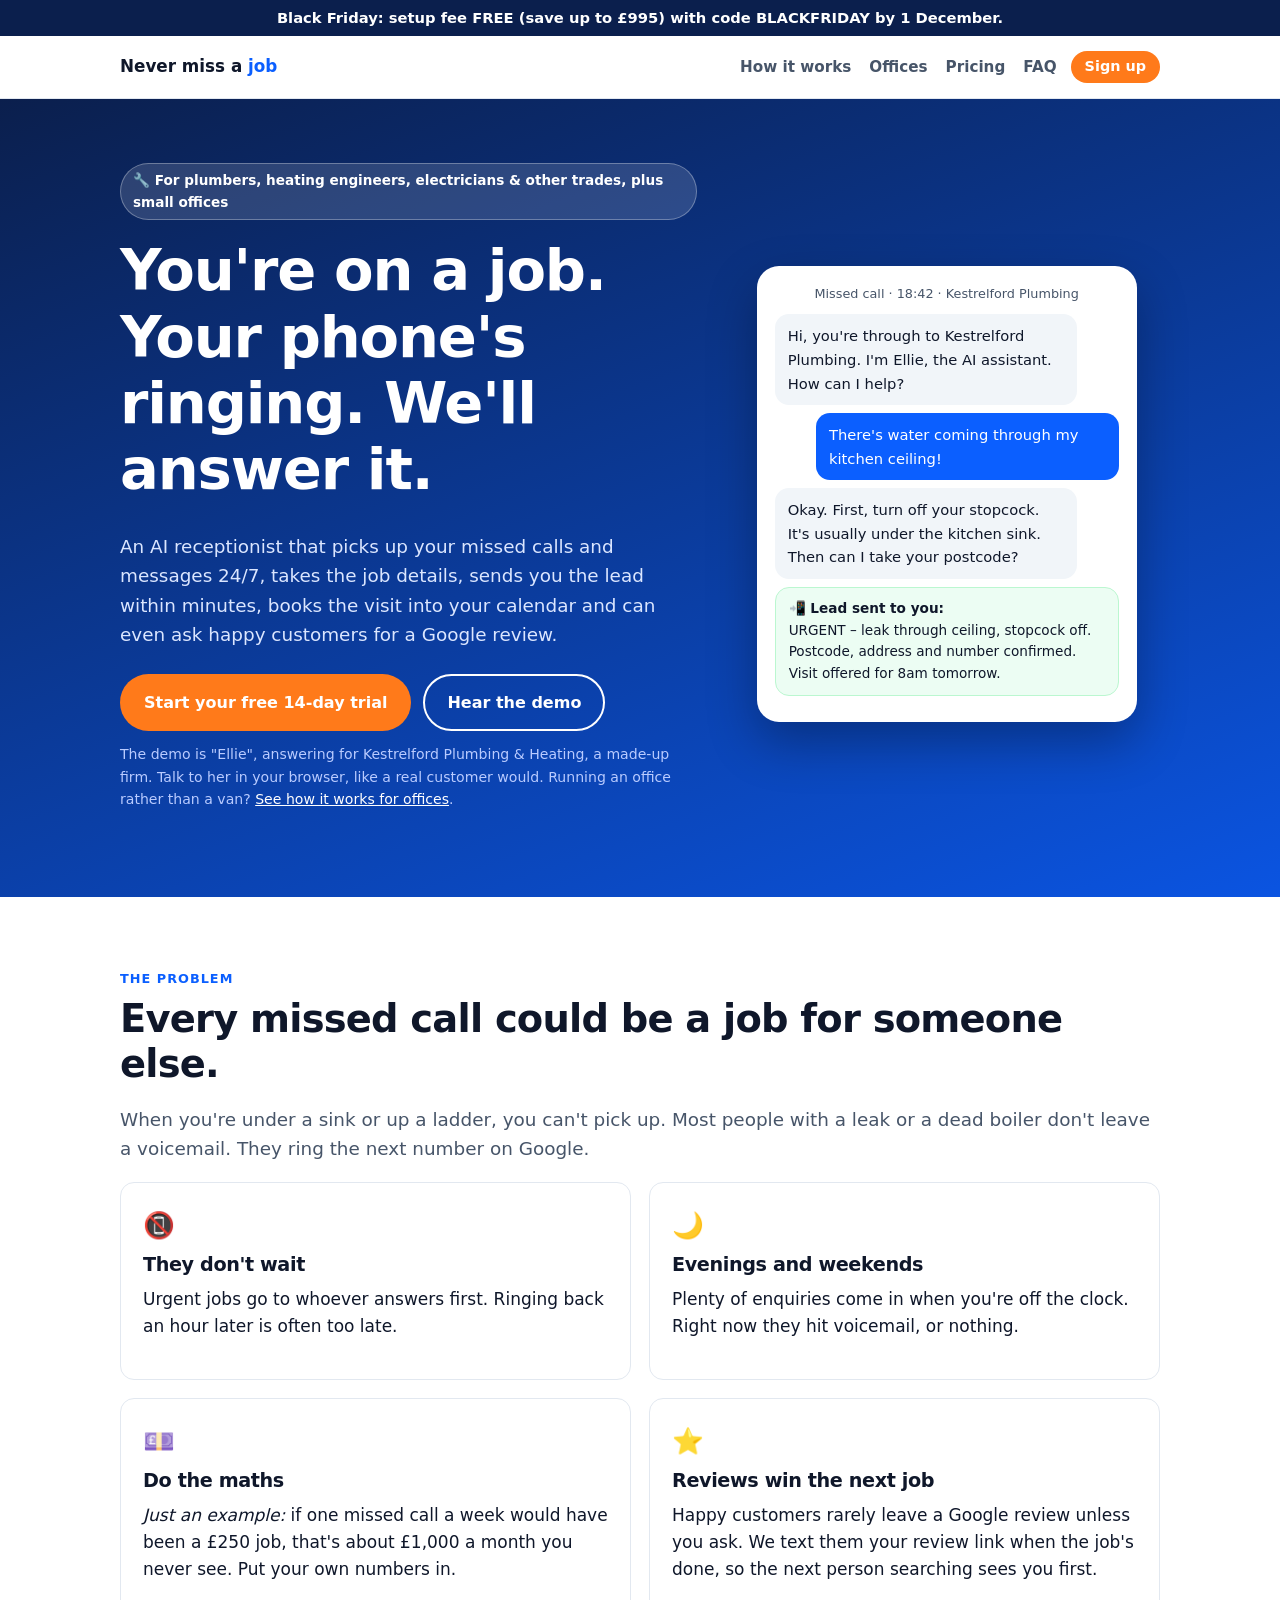
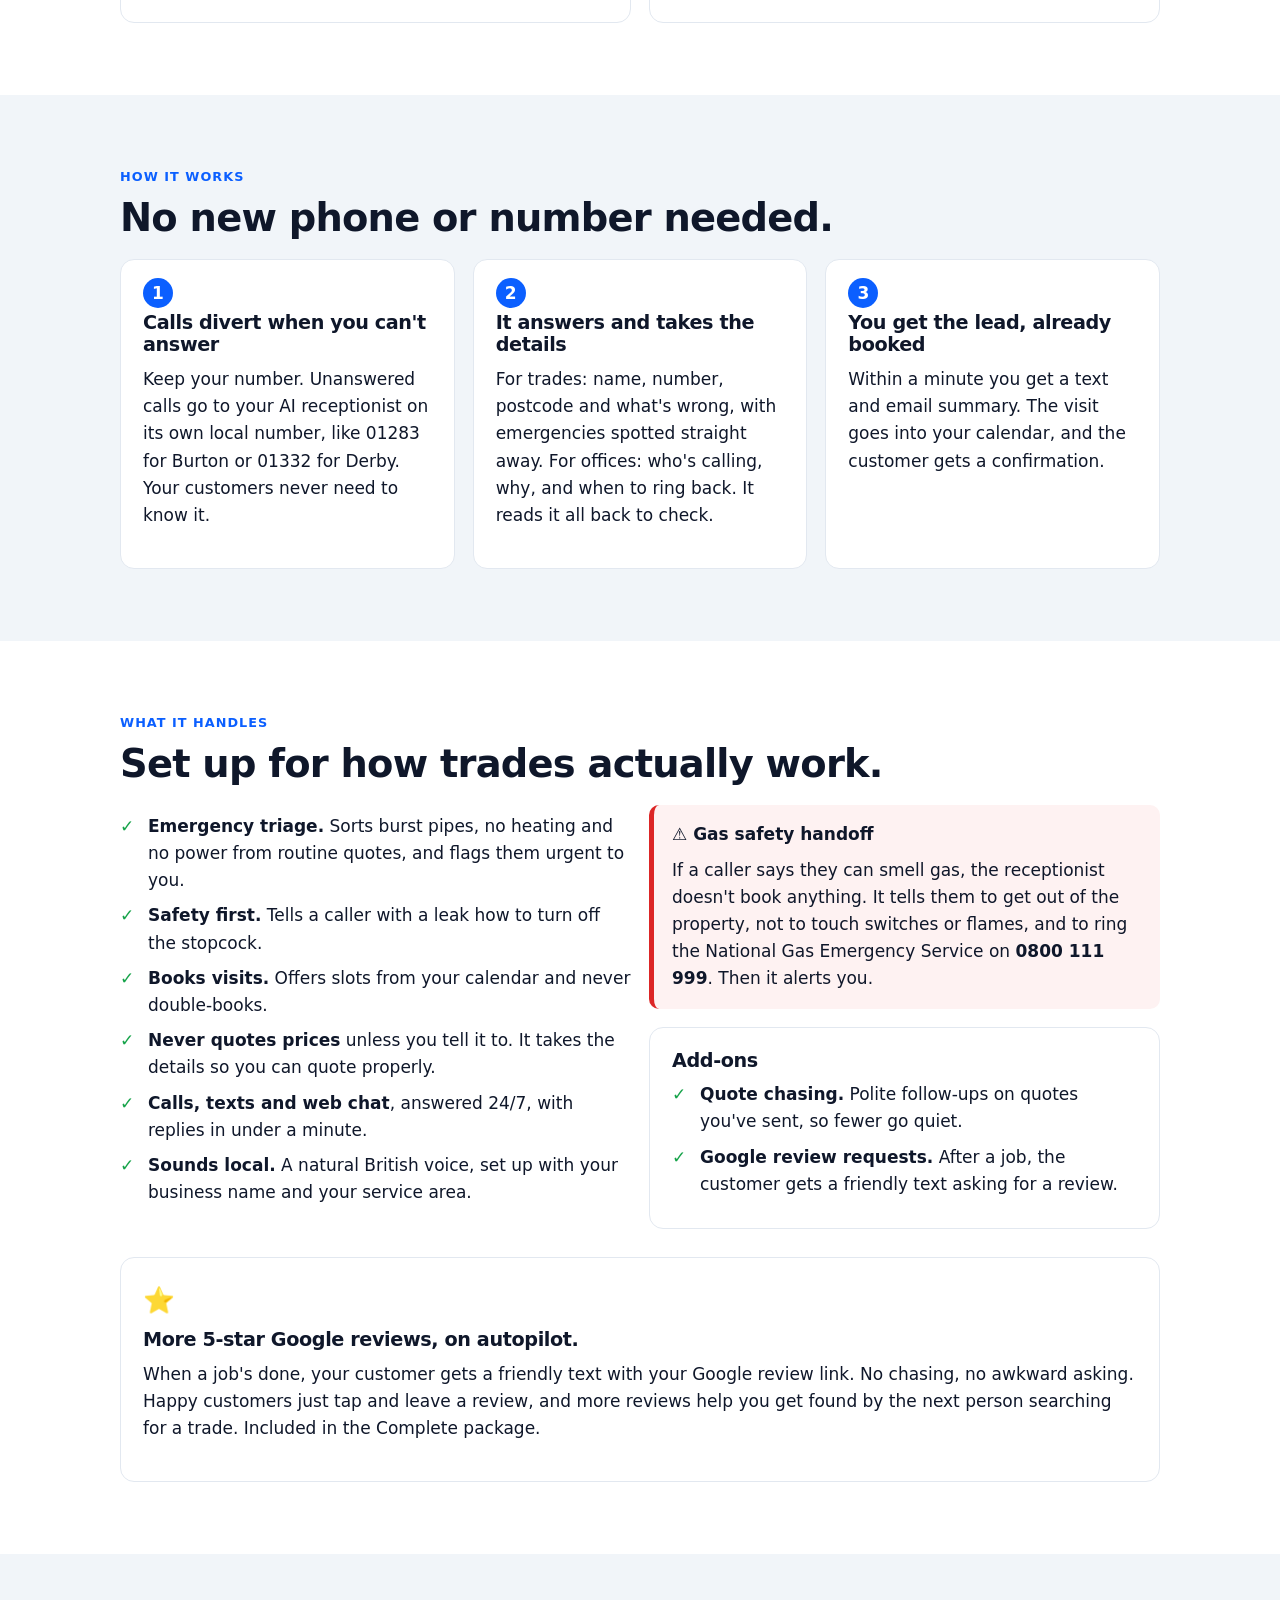
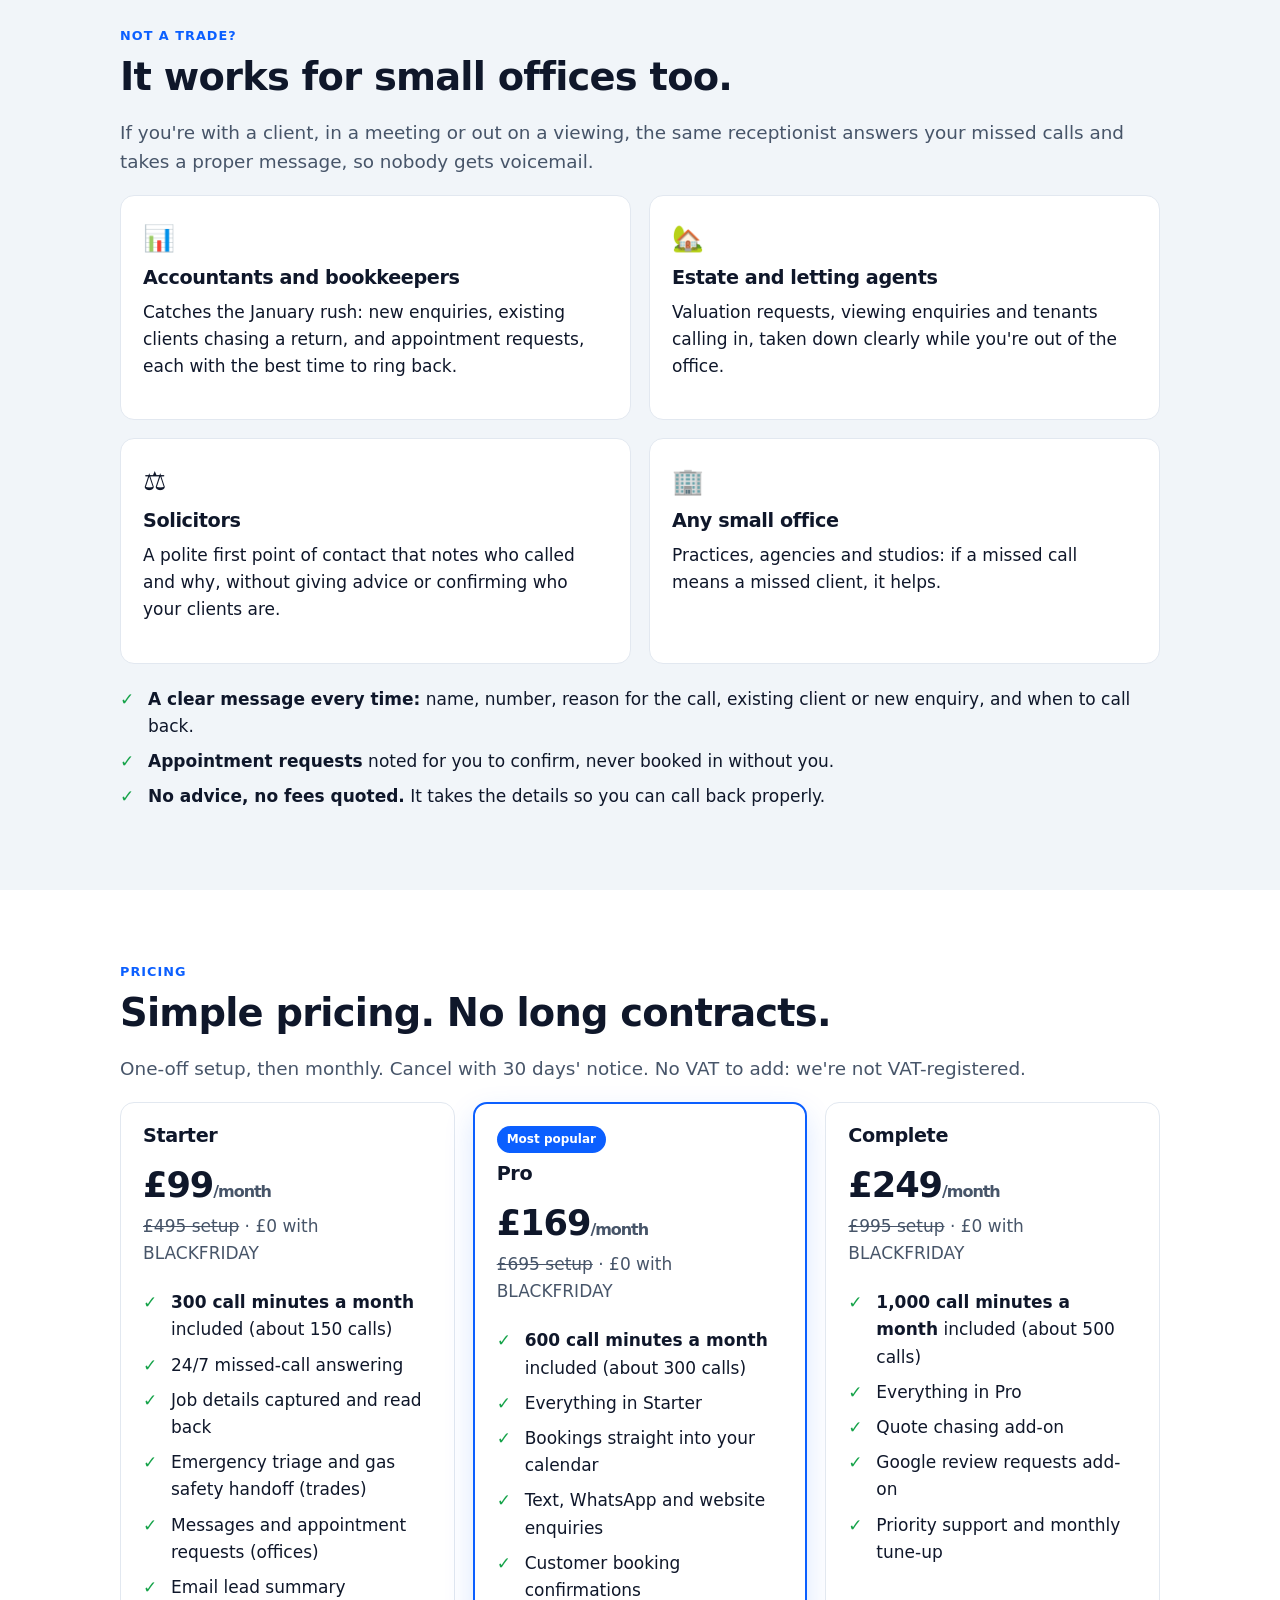
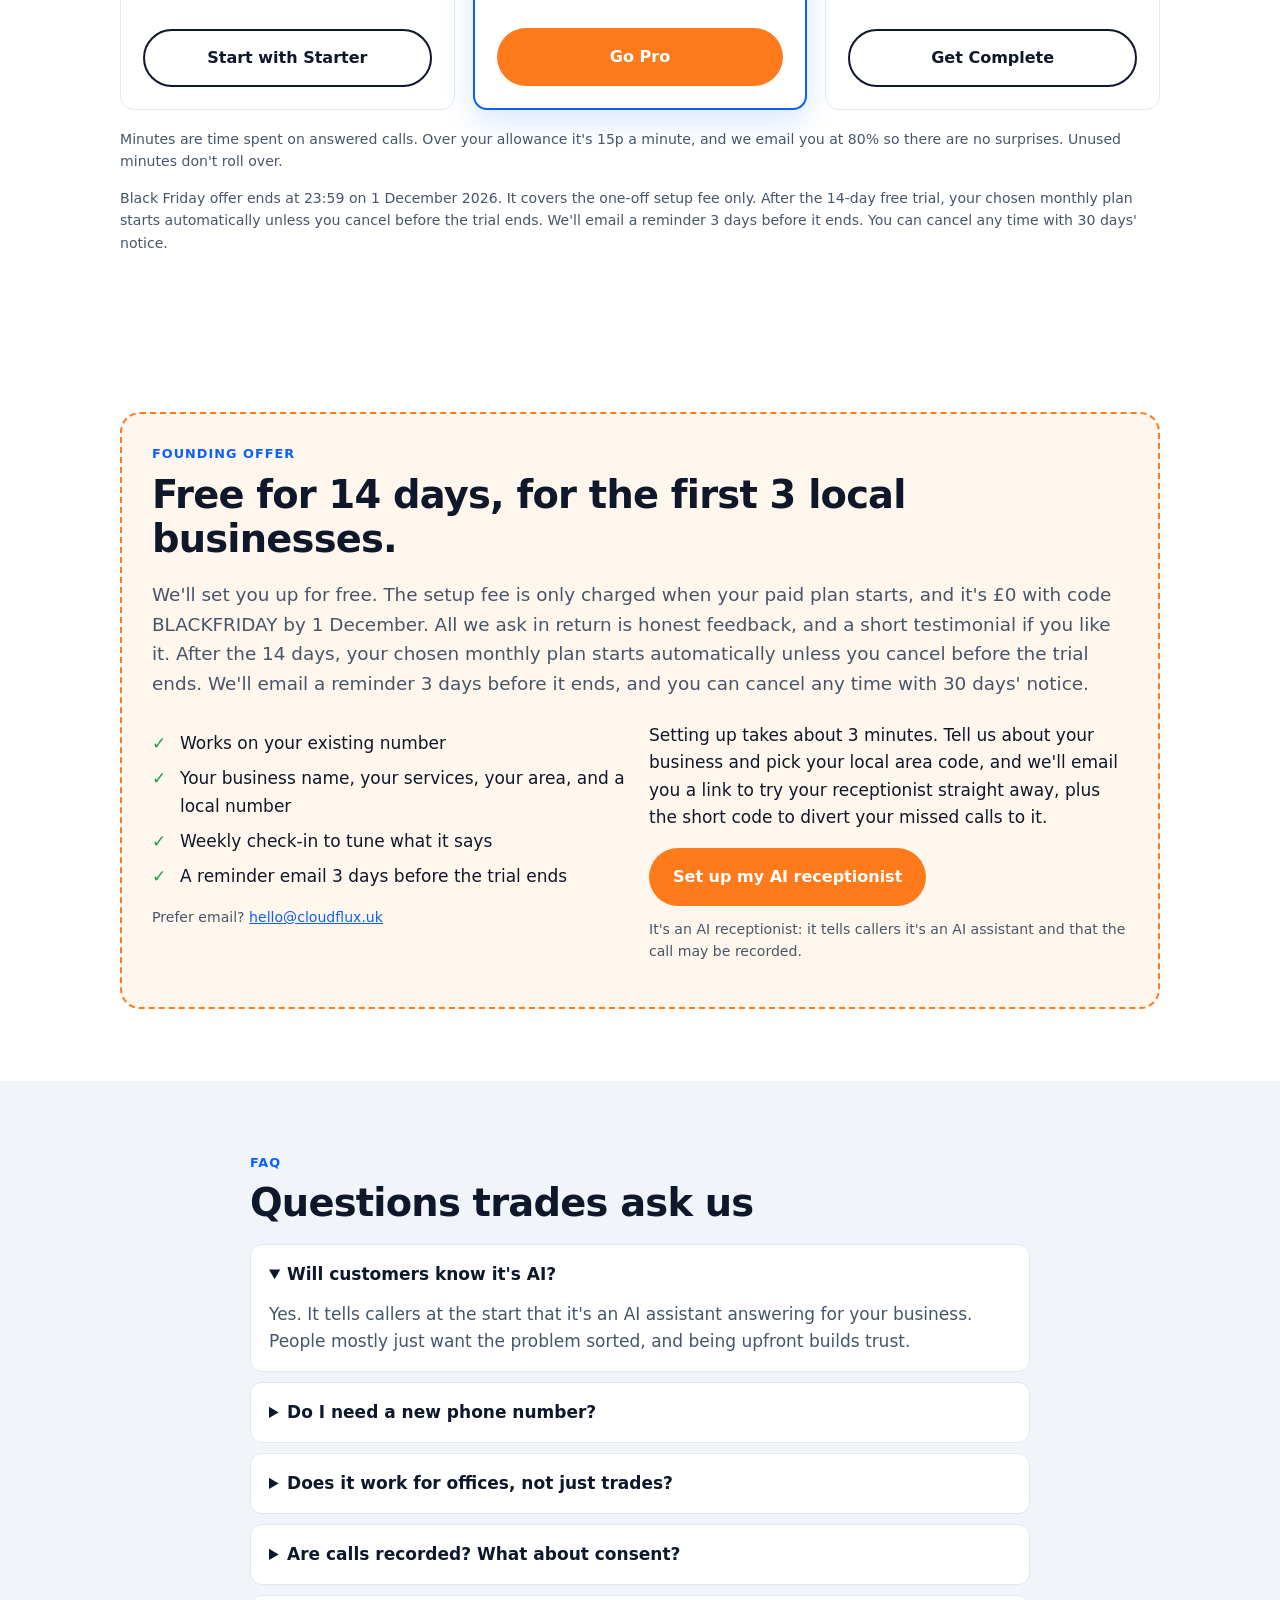
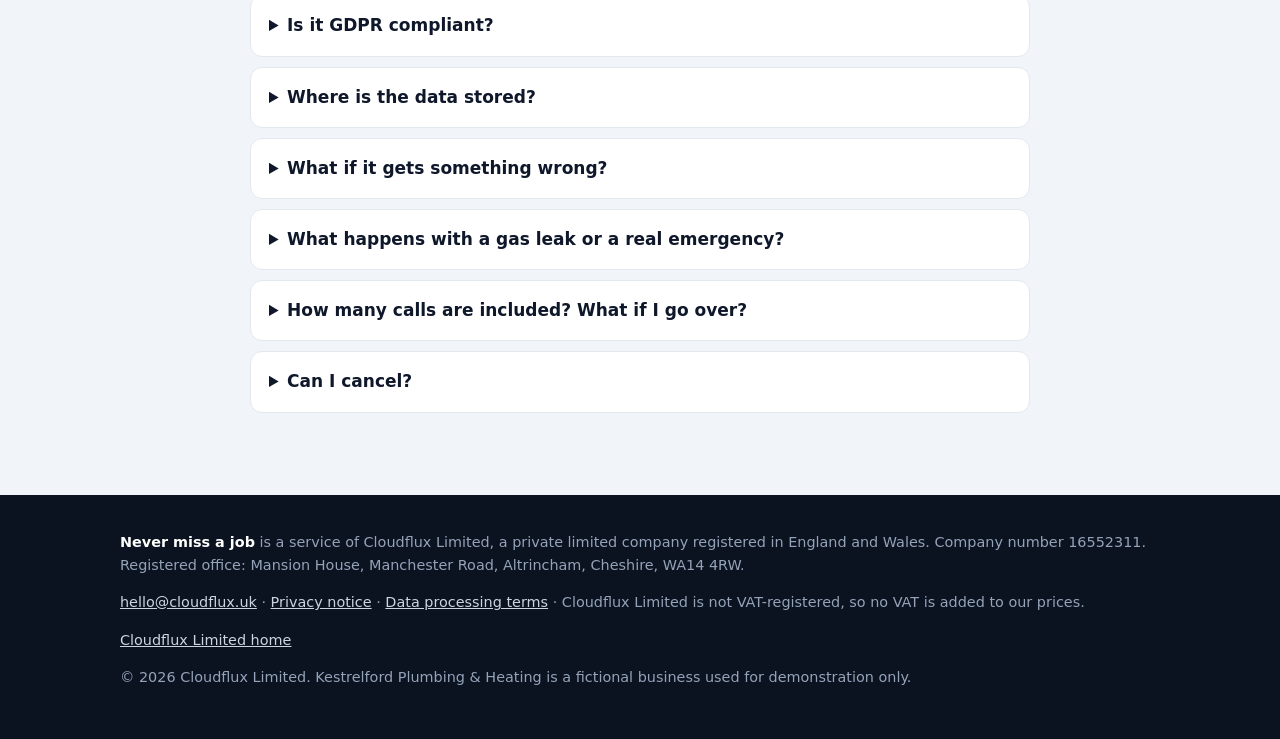
==== never-miss-a-job/index.html @ e0bae2f2 "Correct when the setup fee and card are taken. Drop "no card needed", charge the setup fee when the " ====
<!doctype html>
<html lang="en-GB">
<head>
<meta charset="utf-8">
<meta name="viewport" content="width=device-width,initial-scale=1">
<title>Never miss a job – AI receptionist for UK trades and small offices | Cloudflux</title>
<meta name="description" content="An AI receptionist that answers your missed calls 24/7, takes the details and sends you a summary in minutes. Built for UK plumbers, heating engineers, electricians and other trades, and for small offices like accountants, estate agents and solicitors.">
<link rel="stylesheet" href="/styles.css">
</head>
<body>
<!-- Black Friday banner: delete this element after 1 Dec 2026 -->
<a class="bf-banner" href="/never-miss-a-job/signup/?promo=BLACKFRIDAY">Black Friday: setup fee FREE (save up to £995) with code BLACKFRIDAY by 1 December.</a>
<header class="top"><div class="wrap">
  <a class="logo" href="/never-miss-a-job/">Never miss a <span>job</span></a>
  <nav><a class="hide-sm" href="#how">How it works</a><a class="hide-sm" href="#offices">Offices</a><a class="hide-sm" href="#pricing">Pricing</a><a class="hide-sm" href="#faq">FAQ</a><a class="nav-cta" href="/never-miss-a-job/signup/">Sign up</a></nav>
</div></header>

<main>
<section class="hero"><div class="wrap hero-grid">
  <div>
    <span class="badge">🔧 For plumbers, heating engineers, electricians &amp; other trades, plus small offices</span>
    <h1>You're on a job. Your phone's ringing. We'll answer it.</h1>
    <p class="lead">An AI receptionist that picks up your missed calls and messages 24/7, takes the job details, sends you the lead within minutes, books the visit into your calendar and can even ask happy customers for a Google review.</p>
    <div class="cta-row">
      <a class="btn btn-primary" href="/never-miss-a-job/signup/">Start your free 14-day trial</a>
      <a class="btn btn-ghost" href="https://elevenlabs.io/app/talk-to?agent_id=agent_6501m6dwqyj9fc49m3cefkv4vbfg" target="_blank" rel="noopener">Hear the demo</a>
    </div>
    <p class="small">The demo is "Ellie", answering for Kestrelford Plumbing &amp; Heating, a made-up firm. Talk to her in your browser, like a real customer would. Running an office rather than a van? <a href="#offices" style="color:#fff">See how it works for offices</a>.</p>
  </div>
  <div class="phone" aria-label="Example conversation">
    <div class="hd">Missed call · 18:42 · Kestrelford Plumbing</div>
    <div class="msg ai">Hi, you're through to Kestrelford Plumbing. I'm Ellie, the AI assistant. How can I help?</div>
    <div class="msg me">There's water coming through my kitchen ceiling!</div>
    <div class="msg ai">Okay. First, turn off your stopcock. It's usually under the kitchen sink. Then can I take your postcode?</div>
    <div class="msg sum"><strong>📲 Lead sent to you:</strong><br>URGENT – leak through ceiling, stopcock off. Postcode, address and number confirmed. Visit offered for 8am tomorrow.</div>
  </div>
</div></section>

<section id="cost"><div class="wrap">
  <p class="kicker">The problem</p>
  <h2>Every missed call could be a job for someone else.</h2>
  <p class="lead">When you're under a sink or up a ladder, you can't pick up. Most people with a leak or a dead boiler don't leave a voicemail. They ring the next number on Google.</p>
  <div class="grid g2">
    <div class="card"><div class="ic">📵</div><h3>They don't wait</h3><p>Urgent jobs go to whoever answers first. Ringing back an hour later is often too late.</p></div>
    <div class="card"><div class="ic">🌙</div><h3>Evenings and weekends</h3><p>Plenty of enquiries come in when you're off the clock. Right now they hit voicemail, or nothing.</p></div>
    <div class="card"><div class="ic">💷</div><h3>Do the maths</h3><p><em>Just an example:</em> if one missed call a week would have been a £250 job, that's about £1,000 a month you never see. Put your own numbers in.</p></div>
    <div class="card"><div class="ic">⭐</div><h3>Reviews win the next job</h3><p>Happy customers rarely leave a Google review unless you ask. We text them your review link when the job's done, so the next person searching sees you first.</p></div>
  </div>
</div></section>

<section id="how" class="alt"><div class="wrap">
  <p class="kicker">How it works</p>
  <h2>No new phone or number needed.</h2>
  <div class="grid g3">
    <div class="card step"><span class="n">1</span><h3>Calls divert when you can't answer</h3><p>Keep your number. Unanswered calls go to your AI receptionist on its own local number, like 01283 for Burton or 01332 for Derby. Your customers never need to know it.</p></div>
    <div class="card step"><span class="n">2</span><h3>It answers and takes the details</h3><p>For trades: name, number, postcode and what's wrong, with emergencies spotted straight away. For offices: who's calling, why, and when to ring back. It reads it all back to check.</p></div>
    <div class="card step"><span class="n">3</span><h3>You get the lead, already booked</h3><p>Within a minute you get a text and email summary. The visit goes into your calendar, and the customer gets a confirmation.</p></div>
  </div>
</div></section>

<section id="handles"><div class="wrap">
  <p class="kicker">What it handles</p>
  <h2>Set up for how trades actually work.</h2>
  <div class="grid g2">
    <div>
      <ul class="ticks">
        <li><strong>Emergency triage.</strong> Sorts burst pipes, no heating and no power from routine quotes, and flags them urgent to you.</li>
        <li><strong>Safety first.</strong> Tells a caller with a leak how to turn off the stopcock.</li>
        <li><strong>Books visits.</strong> Offers slots from your calendar and never double-books.</li>
        <li><strong>Never quotes prices</strong> unless you tell it to. It takes the details so you can quote properly.</li>
        <li><strong>Calls, texts and web chat</strong>, answered 24/7, with replies in under a minute.</li>
        <li><strong>Sounds local.</strong> A natural British voice, set up with your business name and your service area.</li>
      </ul>
    </div>
    <div>
      <div class="alert"><strong>⚠️ Gas safety handoff</strong><p style="margin:.5em 0 0">If a caller says they can smell gas, the receptionist doesn't book anything. It tells them to get out of the property, not to touch switches or flames, and to ring the National Gas Emergency Service on <strong>0800 111 999</strong>. Then it alerts you.</p></div>
      <div class="card" style="margin-top:18px"><h3>Add-ons</h3>
        <ul class="ticks">
          <li><strong>Quote chasing.</strong> Polite follow-ups on quotes you've sent, so fewer go quiet.</li>
          <li><strong>Google review requests.</strong> After a job, the customer gets a friendly text asking for a review.</li>
        </ul>
      </div>
    </div>
  </div>
  <div class="card" id="reviews" style="margin-top:28px"><div class="ic">⭐</div><h3>More 5-star Google reviews, on autopilot.</h3><p>When a job's done, your customer gets a friendly text with your Google review link. No chasing, no awkward asking. Happy customers just tap and leave a review, and more reviews help you get found by the next person searching for a trade. Included in the Complete package.</p></div>
</div></section>

<section id="offices" class="alt"><div class="wrap">
  <p class="kicker">Not a trade?</p>
  <h2>It works for small offices too.</h2>
  <p class="lead">If you're with a client, in a meeting or out on a viewing, the same receptionist answers your missed calls and takes a proper message, so nobody gets voicemail.</p>
  <div class="grid g2">
    <div class="card"><div class="ic">📊</div><h3>Accountants and bookkeepers</h3><p>Catches the January rush: new enquiries, existing clients chasing a return, and appointment requests, each with the best time to ring back.</p></div>
    <div class="card"><div class="ic">🏡</div><h3>Estate and letting agents</h3><p>Valuation requests, viewing enquiries and tenants calling in, taken down clearly while you're out of the office.</p></div>
    <div class="card"><div class="ic">⚖️</div><h3>Solicitors</h3><p>A polite first point of contact that notes who called and why, without giving advice or confirming who your clients are.</p></div>
    <div class="card"><div class="ic">🏢</div><h3>Any small office</h3><p>Practices, agencies and studios: if a missed call means a missed client, it helps.</p></div>
  </div>
  <ul class="ticks" style="margin-top:22px">
    <li><strong>A clear message every time:</strong> name, number, reason for the call, existing client or new enquiry, and when to call back.</li>
    <li><strong>Appointment requests</strong> noted for you to confirm, never booked in without you.</li>
    <li><strong>No advice, no fees quoted.</strong> It takes the details so you can call back properly.</li>
  </ul>
</div></section>

<section id="pricing"><div class="wrap">
  <p class="kicker">Pricing</p>
  <h2>Simple pricing. No long contracts.</h2>
  <p class="lead">One-off setup, then monthly. Cancel with 30 days' notice. No VAT to add: we're not VAT-registered.</p>
  <div class="grid g3">
    <div class="card price"><h3>Starter</h3><div class="amt">£99<small>/month</small></div><div class="setup"><s>£495 setup</s> · £0 with BLACKFRIDAY</div>
      <ul class="ticks"><li><strong>300 call minutes a month</strong> included (about 150 calls)</li><li>24/7 missed-call answering</li><li>Job details captured and read back</li><li>Emergency triage and gas safety handoff (trades)</li><li>Messages and appointment requests (offices)</li><li>Email lead summary</li></ul>
      <a class="btn btn-ghost" href="/never-miss-a-job/signup/?plan=starter">Start with Starter</a></div>
    <div class="card price feat"><span class="tag">Most popular</span><h3>Pro</h3><div class="amt">£169<small>/month</small></div><div class="setup"><s>£695 setup</s> · £0 with BLACKFRIDAY</div>
      <ul class="ticks"><li><strong>600 call minutes a month</strong> included (about 300 calls)</li><li>Everything in Starter</li><li>Bookings straight into your calendar</li><li>Text, WhatsApp and website enquiries</li><li>Customer booking confirmations</li></ul>
      <a class="btn btn-primary" href="/never-miss-a-job/signup/?plan=pro">Go Pro</a></div>
    <div class="card price"><h3>Complete</h3><div class="amt">£249<small>/month</small></div><div class="setup"><s>£995 setup</s> · £0 with BLACKFRIDAY</div>
      <ul class="ticks"><li><strong>1,000 call minutes a month</strong> included (about 500 calls)</li><li>Everything in Pro</li><li>Quote chasing add-on</li><li>Google review requests add-on</li><li>Priority support and monthly tune-up</li></ul>
      <a class="btn btn-ghost" href="/never-miss-a-job/signup/?plan=complete">Get Complete</a></div>
  </div>
  <p class="small" style="margin-top:18px">Minutes are time spent on answered calls. Over your allowance it's 15p a minute, and we email you at 80% so there are no surprises. Unused minutes don't roll over.</p>
  <p class="small">Black Friday offer ends at 23:59 on 1 December 2026. It covers the one-off setup fee only. After the 14-day free trial, your chosen monthly plan starts automatically unless you cancel before the trial ends. We'll email a reminder 3 days before it ends. You can cancel any time with 30 days' notice.</p>
  </div></section>

<section id="trial"><div class="wrap">
  <div class="trial">
    <p class="kicker">Founding offer</p>
    <h2>Free for 14 days, for the first 3 local businesses.</h2>
    <p class="lead">We'll set you up for free. The setup fee is only charged when your paid plan starts, and it's £0 with code BLACKFRIDAY by 1 December. All we ask in return is honest feedback, and a short testimonial if you like it. After the 14 days, your chosen monthly plan starts automatically unless you cancel before the trial ends. We'll email a reminder 3 days before it ends, and you can cancel any time with 30 days' notice.</p>
    <div class="grid g2" style="margin-top:24px">
      <div>
        <ul class="ticks"><li>Works on your existing number</li><li>Your business name, your services, your area, and a local number</li><li>Weekly check-in to tune what it says</li><li>A reminder email 3 days before the trial ends</li></ul>
        <p class="small" style="margin-top:16px">Prefer email? <a href="mailto:hello@cloudflux.uk">hello@cloudflux.uk</a></p>
      </div>
      <div>
        <p>Setting up takes about 3 minutes. Tell us about your business and pick your local area code, and we'll email you a link to try your receptionist straight away, plus the short code to divert your missed calls to it.</p>
        <a class="btn btn-primary" href="/never-miss-a-job/signup/">Set up my AI receptionist</a>
        <p class="small" style="margin-top:12px">It's an AI receptionist: it tells callers it's an AI assistant and that the call may be recorded.</p>
      </div>
    </div>
  </div>
</div></section>

<section id="faq" class="alt"><div class="wrap" style="max-width:820px">
  <p class="kicker">FAQ</p>
  <h2>Questions trades ask us</h2>
  <details open><summary>Will customers know it's AI?</summary><p>Yes. It tells callers at the start that it's an AI assistant answering for your business. People mostly just want the problem sorted, and being upfront builds trust.</p></details>
  <details><summary>Do I need a new phone number?</summary><p>No. You keep your number and set your phone to divert unanswered or busy calls with a short code we email you. Behind the scenes your receptionist gets its own local number, with your area code where one is free (for example 01283 for Burton upon Trent).</p></details>
  <details><summary>Does it work for offices, not just trades?</summary><p>Yes. For accountants, bookkeepers, estate and letting agents, solicitors and other small offices, it takes a clear message: who called, their number, why they rang, whether they're an existing client, the best time to call back and any appointment request. It never gives professional advice or quotes fees.</p></details>
  <details><summary>Are calls recorded? What about consent?</summary><p>Calls can be recorded and transcribed so you get an accurate summary. The receptionist tells callers at the start that the call may be recorded. You can turn recording off if you'd rather not.</p></details>
  <details><summary>Is it GDPR compliant?</summary><p>We built it with UK GDPR in mind. For your callers' data, you're the controller and Cloudflux acts as your processor. We provide a Data Processing Agreement (DPA), store data in the UK or EU where possible, keep only what's needed, and delete it on a set schedule. See our <a href="/privacy.html">privacy notice</a>.</p></details>
  <details><summary>Where is the data stored?</summary><p>In the UK or EU where possible. Some suppliers, like the voice and telephony providers, may process data elsewhere under UK-approved safeguards such as the International Data Transfer Agreement. These are listed in the DPA.</p></details>
  <details><summary>What if it gets something wrong?</summary><p>You get a summary of every conversation, so nothing slips through. During the trial we review calls with you every week and adjust what it says.</p></details>
  <details><summary>What happens with a gas leak or a real emergency?</summary><p>For a gas smell it never books a visit. It gives the standard safety advice and directs the caller to the National Gas Emergency Service on 0800 111 999. For other urgent jobs it gives simple safety steps and flags the lead to you straight away.</p></details>
  <details><summary>How many calls are included? What if I go over?</summary><p>Each plan includes a fair-use allowance of answered call time: Starter 300 minutes a month, Pro 600 and Complete 1,000. A typical call lasts about 2 minutes, so that's roughly 150, 300 or 500 calls. We email you when you reach 80% of your minutes. Anything over the allowance is 15p a minute, or you can move up a plan. Unused minutes don't roll over.</p></details>
  <details><summary>Can I cancel?</summary><p>Yes. After the 14-day free trial, your chosen monthly plan starts automatically unless you cancel before the trial ends. We'll email a reminder 3 days before it ends. You can cancel any time with 30 days' notice, and there's no long contract.</p></details>
</div></section>
</main>

<footer><div class="wrap">
  <p><strong style="color:#fff">Never miss a job</strong> is a service of Cloudflux Limited, a private limited company registered in England and Wales. Company number 16552311. Registered office: Mansion House, Manchester Road, Altrincham, Cheshire, WA14 4RW.</p>
  <p><a href="mailto:hello@cloudflux.uk">hello@cloudflux.uk</a> · <a href="/privacy.html">Privacy notice</a> · <a href="/dpa.html">Data processing terms</a> · Cloudflux Limited is not VAT-registered, so no VAT is added to our prices.</p>
  <p><a href="/">Cloudflux Limited home</a></p>
  <p>© 2026 Cloudflux Limited. Kestrelford Plumbing &amp; Heating is a fictional business used for demonstration only.</p>
</div></footer>

</body>
</html>
---- styles.css ----
:root{--ink:#0f172a;--muted:#475569;--bg:#ffffff;--soft:#f1f5f9;--brand:#0b5fff;--brand-d:#0846c2;--accent:#ff7a1a;--ok:#16a34a;--line:#e2e8f0;--r:14px}
*{box-sizing:border-box}html{scroll-behavior:smooth}
body{margin:0;font-family:system-ui,-apple-system,"Segoe UI",Roboto,Helvetica,Arial,sans-serif;color:var(--ink);background:var(--bg);line-height:1.6;font-size:17px;-webkit-font-smoothing:antialiased}
img{max-width:100%}a{color:var(--brand)}
.wrap{max-width:1080px;margin:0 auto;padding:0 20px}
h1,h2,h3{line-height:1.15;margin:0 0 .5em;letter-spacing:-.02em}
h1{font-size:clamp(2.1rem,6vw,3.6rem)}h2{font-size:clamp(1.6rem,4vw,2.4rem)}h3{font-size:1.2rem}
p{margin:0 0 1em}.lead{font-size:1.15rem;color:var(--muted)}
.btn{display:inline-block;padding:14px 22px;border-radius:999px;font-weight:700;text-decoration:none;border:2px solid transparent;transition:.15s;cursor:pointer;font-size:1rem}
.btn-primary{background:var(--accent);color:#fff}.btn-primary:hover{background:#e8650a}
.btn-ghost{border-color:currentColor;color:var(--ink)}.btn-ghost:hover{background:var(--soft)}
header.top{position:sticky;top:0;z-index:10;background:rgba(255,255,255,.92);backdrop-filter:blur(8px);border-bottom:1px solid var(--line)}
header.top .wrap{display:flex;align-items:center;justify-content:space-between;height:62px}
.logo{font-weight:800;text-decoration:none;color:var(--ink);font-size:1.05rem}.logo span{color:var(--brand)}
nav a{margin-left:18px;text-decoration:none;color:var(--muted);font-weight:600;font-size:.95rem}
nav a.nav-cta{display:inline-block;margin-left:14px;padding:7px 14px;border-radius:999px;background:var(--accent);color:#fff;font-size:.9rem;line-height:1.2;vertical-align:middle}
nav a.nav-cta:hover{background:#e8650a;color:#fff}
nav .hide-sm{display:none}@media(min-width:760px){nav .hide-sm{display:inline}}
/* Black Friday banner: delete .bf-banner with the banner element after 1 Dec 2026 */
.bf-banner{display:block;background:#0b1f4d;color:#fff;text-align:center;text-decoration:none;font-weight:700;font-size:.92rem;line-height:1.35;padding:8px 16px}
.bf-banner:hover{background:#12306e}
.hero{background:linear-gradient(160deg,#0b1f4d 0%,#0b5fff 120%);color:#fff;padding:64px 0 72px}
.hero .lead{color:#dbe6ff}.hero .btn-ghost{color:#fff}.hero .btn-ghost:hover{background:rgba(255,255,255,.1)}
.badge{display:inline-block;background:rgba(255,255,255,.14);border:1px solid rgba(255,255,255,.3);padding:6px 12px;border-radius:999px;font-size:.85rem;font-weight:600;margin-bottom:18px}
.cta-row{display:flex;flex-wrap:wrap;gap:12px;margin:24px 0 12px}
.small{font-size:.88rem;color:var(--muted)}.hero .small{color:#b9cbff}
.hero-grid{display:grid;gap:36px;align-items:center}@media(min-width:900px){.hero-grid{grid-template-columns:1.15fr .85fr}}
.phone{background:#fff;color:var(--ink);border-radius:22px;padding:18px;box-shadow:0 20px 50px rgba(0,0,0,.3);max-width:380px;margin:0 auto;width:100%}
.phone .hd{font-size:.8rem;color:var(--muted);text-align:center;margin-bottom:10px}
.msg{padding:10px 13px;border-radius:14px;margin:8px 0;font-size:.92rem;max-width:88%}
.msg.ai{background:var(--soft)}.msg.me{background:var(--brand);color:#fff;margin-left:auto}
.msg.sum{background:#ecfdf3;border:1px solid #bbf7d0;max-width:100%;font-size:.85rem}
section{padding:72px 0}section.alt{background:var(--soft)}
.kicker{color:var(--brand);font-weight:800;text-transform:uppercase;font-size:.8rem;letter-spacing:.08em;margin-bottom:8px}
.grid{display:grid;gap:18px}@media(min-width:760px){.g3{grid-template-columns:repeat(3,1fr)}.g2{grid-template-columns:repeat(2,1fr)}}
.card{background:#fff;border:1px solid var(--line);border-radius:var(--r);padding:22px}
.card .ic{font-size:1.6rem;margin-bottom:8px}
.step{position:relative;padding-top:52px}.step .n{position:absolute;top:18px;left:22px;width:30px;height:30px;border-radius:50%;background:var(--brand);color:#fff;font-weight:800;display:grid;place-items:center}
ul.ticks{list-style:none;padding:0;margin:0}ul.ticks li{padding-left:28px;position:relative;margin:8px 0}
ul.ticks li:before{content:"✓";position:absolute;left:0;color:var(--ok);font-weight:900}
.alert{border-left:5px solid #dc2626;background:#fef2f2;padding:16px 18px;border-radius:10px}
.price{display:flex;flex-direction:column}.price.feat{border:2px solid var(--brand);box-shadow:0 12px 30px rgba(11,95,255,.15)}
.price .tag{align-self:flex-start;background:var(--brand);color:#fff;font-size:.75rem;font-weight:800;padding:4px 10px;border-radius:999px;margin-bottom:10px}
.amt{font-size:2.2rem;font-weight:800;letter-spacing:-.03em}.amt small{font-size:1rem;color:var(--muted);font-weight:600}
.setup{color:var(--muted);margin-bottom:14px}.price ul{flex:1}.price .btn{text-align:center;margin-top:16px}
.trial{background:#fff7ed;border:2px dashed var(--accent);border-radius:20px;padding:30px}
details{background:#fff;border:1px solid var(--line);border-radius:12px;padding:16px 18px;margin:10px 0}
summary{font-weight:700;cursor:pointer}details p{margin:.7em 0 0;color:var(--muted)}
form{display:grid;gap:14px}label{font-weight:600;font-size:.95rem}
input,select{width:100%;padding:13px;border:1px solid #cbd5e1;border-radius:10px;font:inherit;margin-top:4px;background:#fff}
input:focus,select:focus{outline:3px solid #bfd3ff;border-color:var(--brand)}
.check{display:flex;gap:10px;align-items:flex-start;font-weight:400}.check input{width:auto;margin-top:5px}
footer{background:#0b1220;color:#94a3b8;padding:36px 0;font-size:.9rem}footer a{color:#cbd5e1}
.todo{background:#fde68a;color:#78350f;padding:1px 6px;border-radius:4px;font-weight:700}
.legal h2{font-size:1.4rem;margin-top:1.6em}.legal table{border-collapse:collapse;width:100%;font-size:.92rem}
.legal th,.legal td{border:1px solid var(--line);padding:8px;text-align:left;vertical-align:top}
.banner{background:#fde68a;color:#78350f;padding:12px 16px;border-radius:10px;font-weight:600}
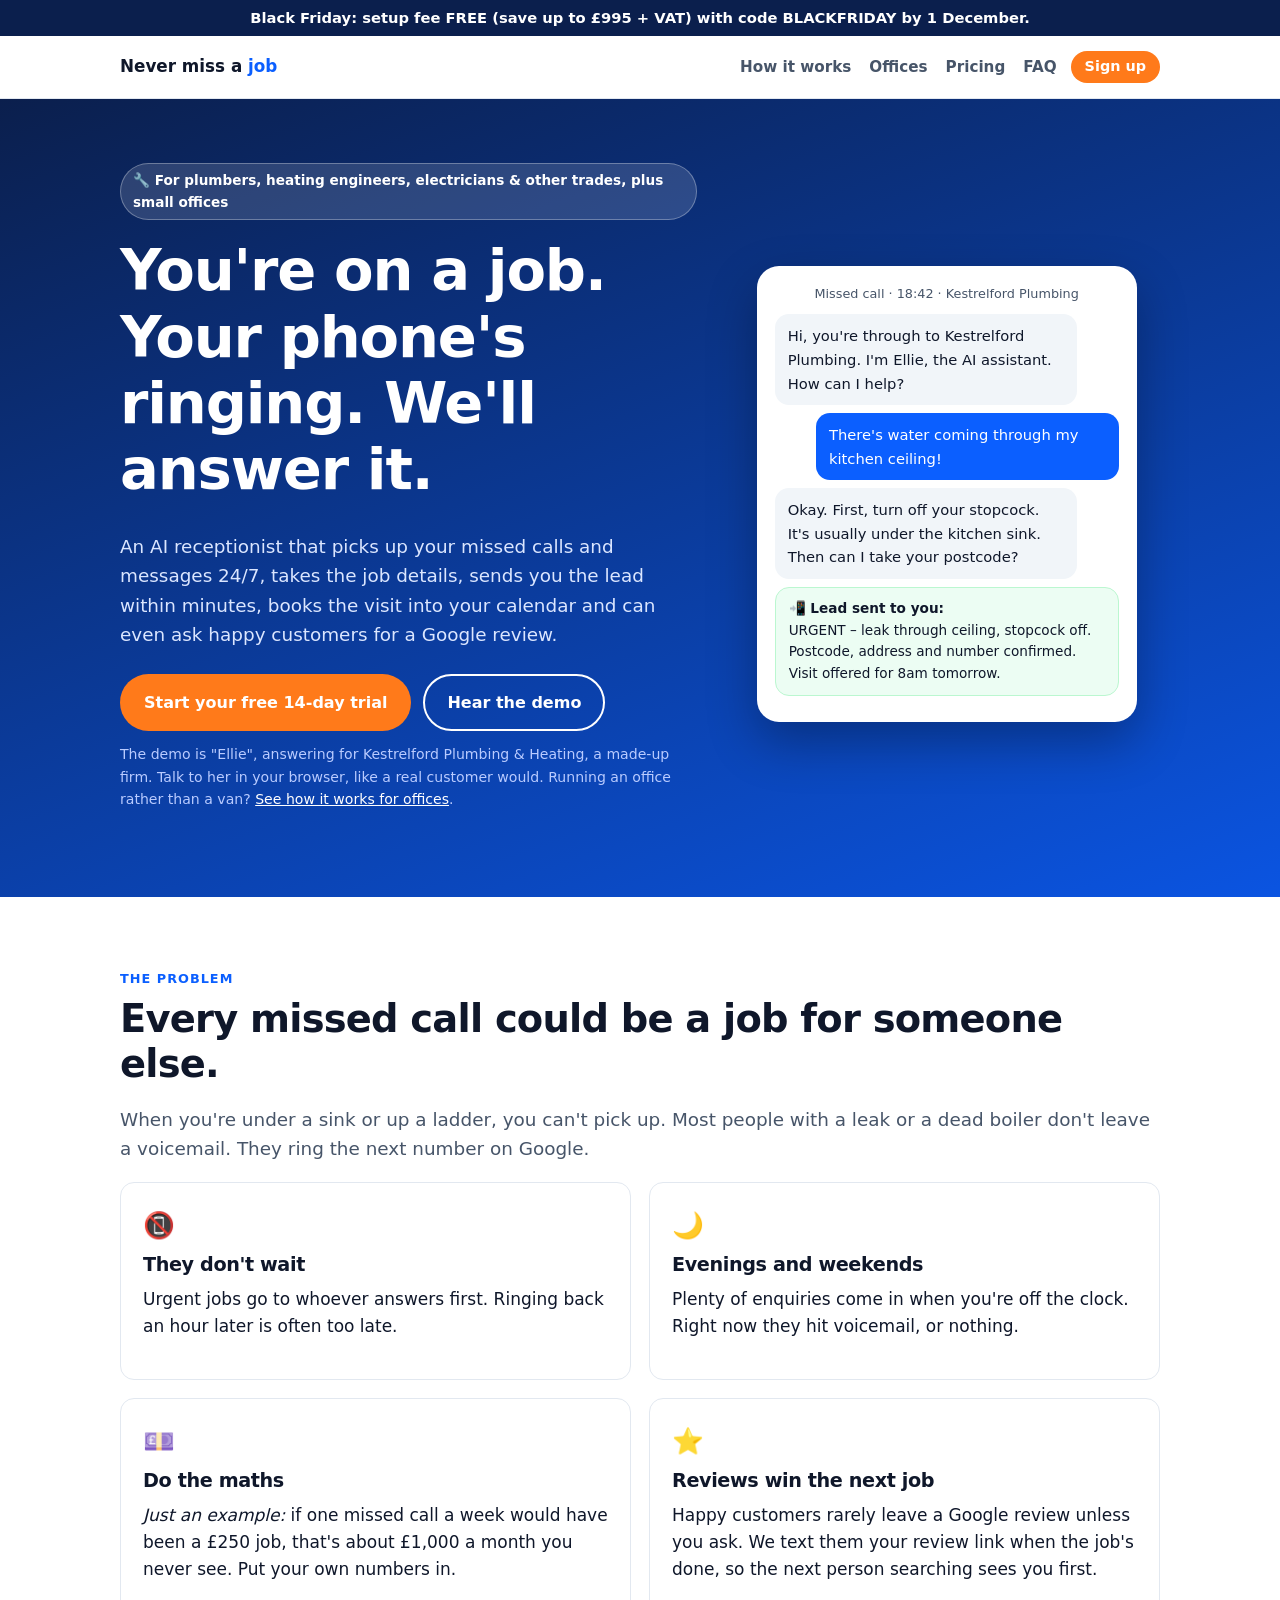
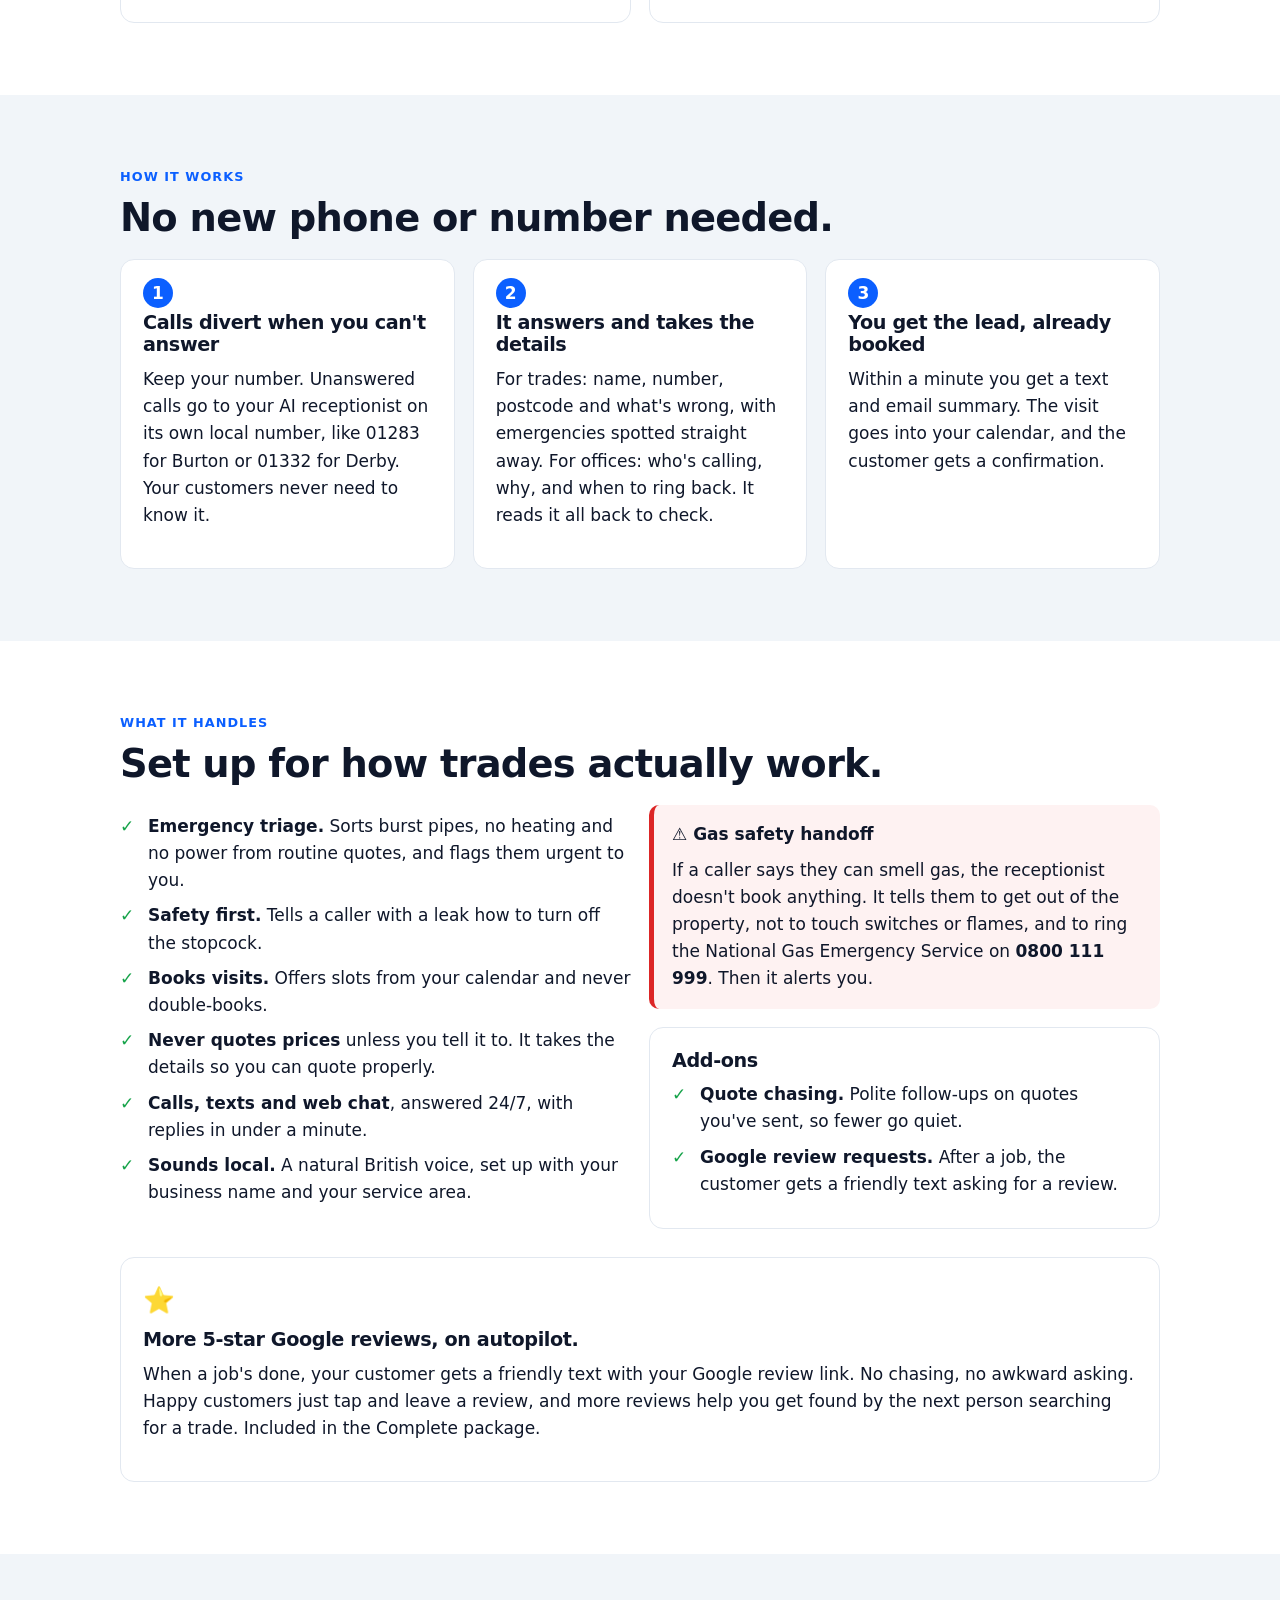
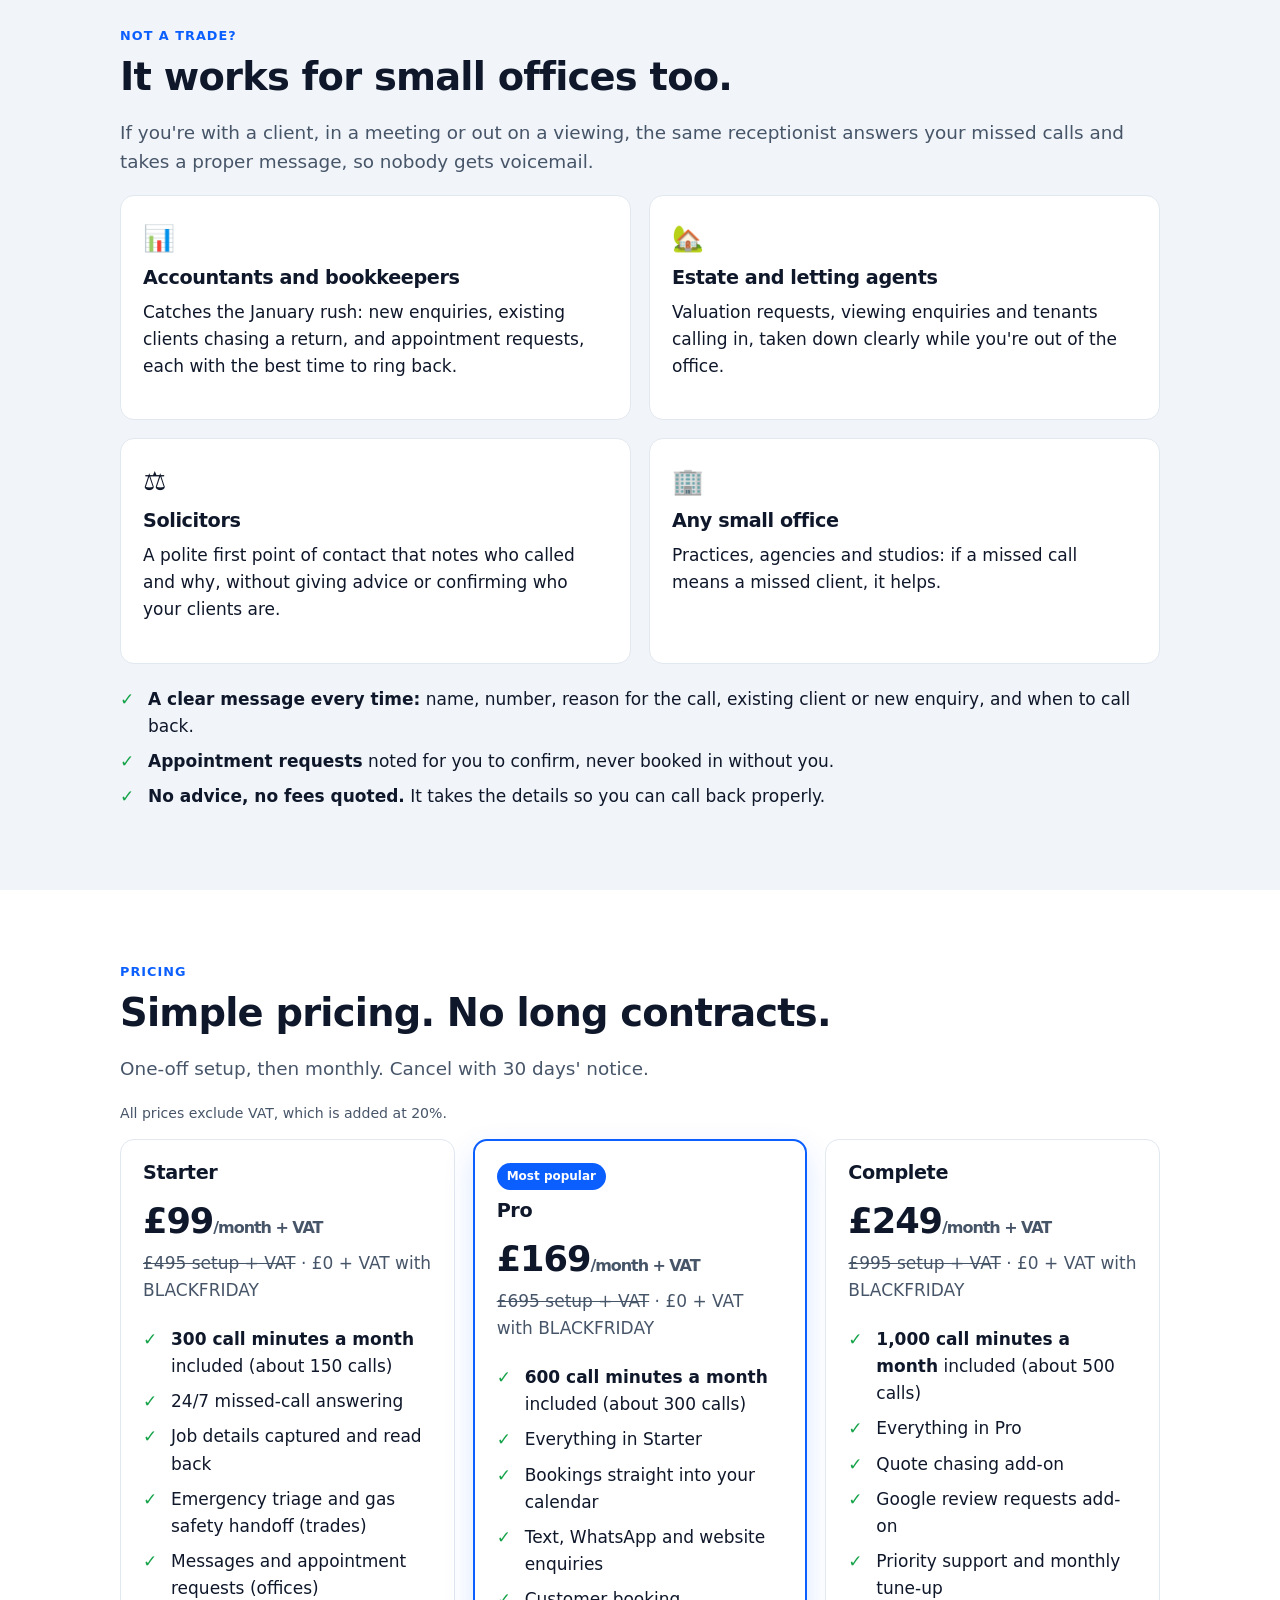
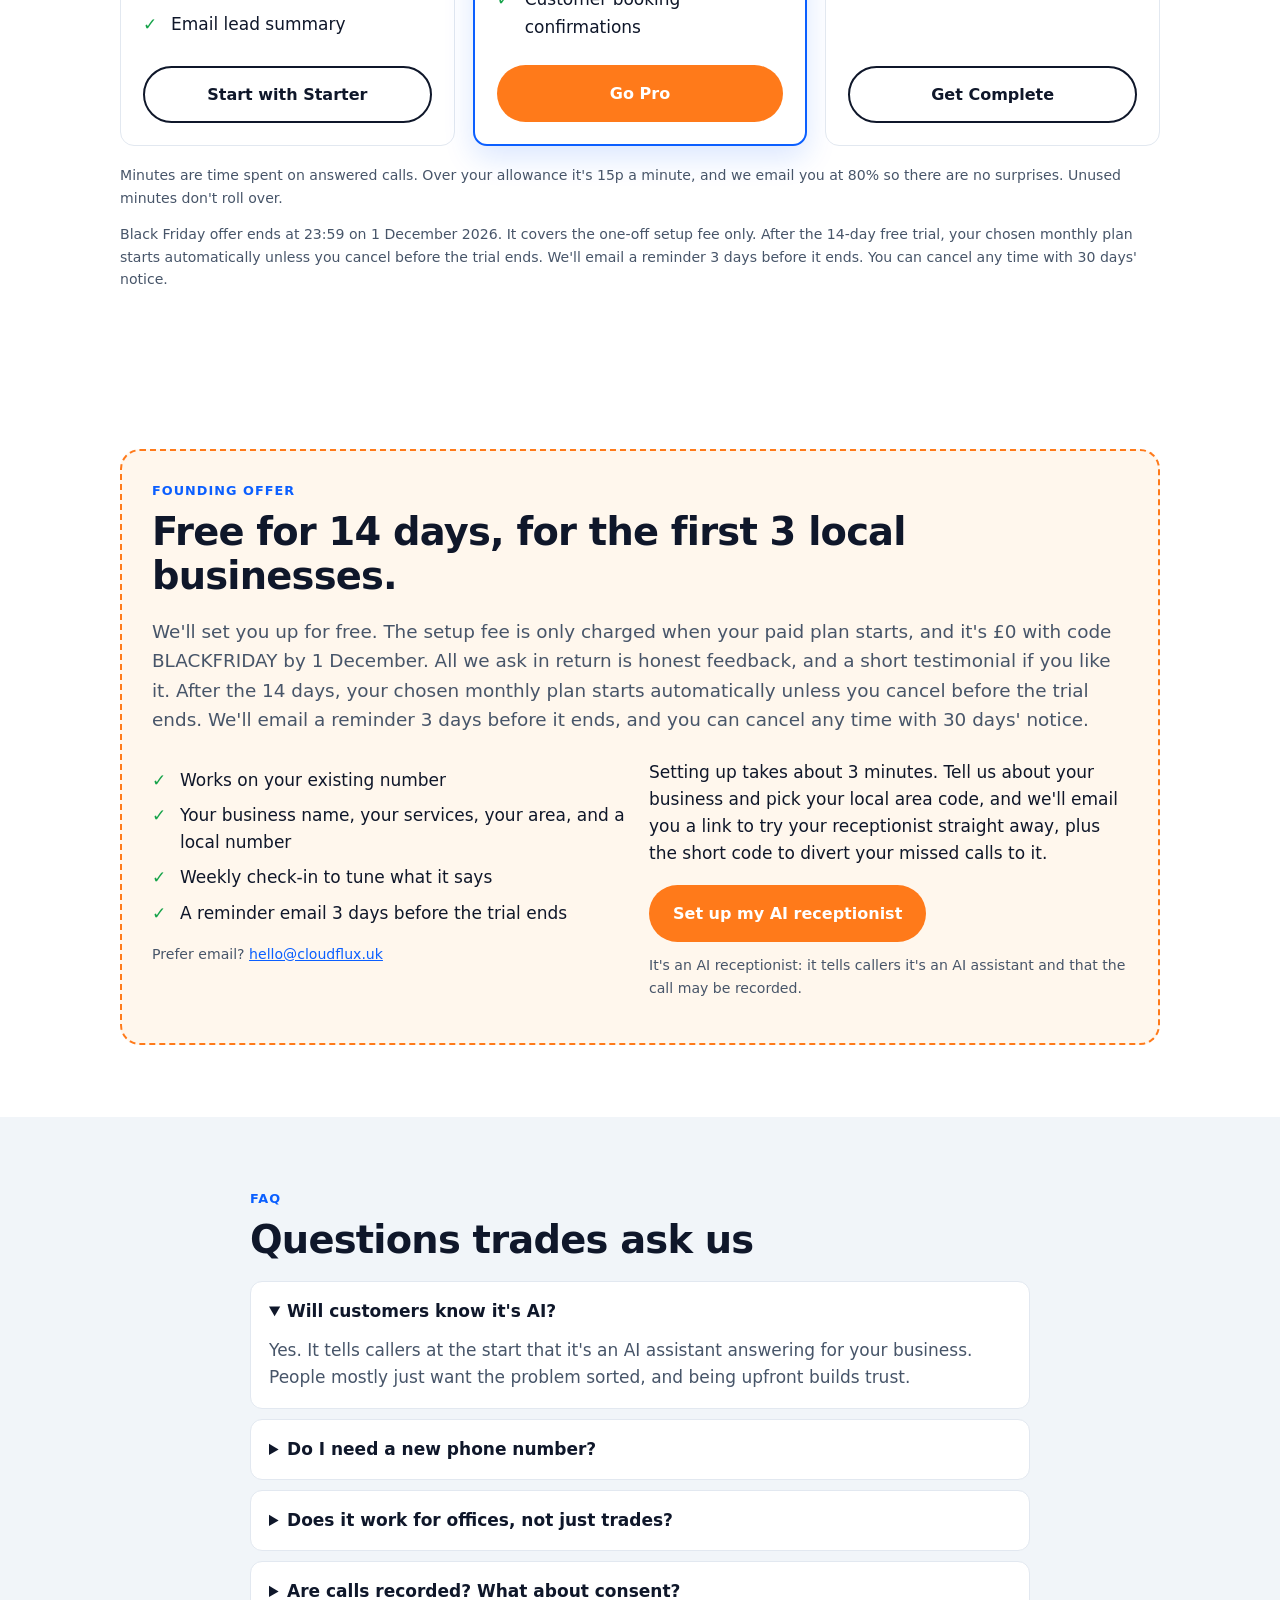
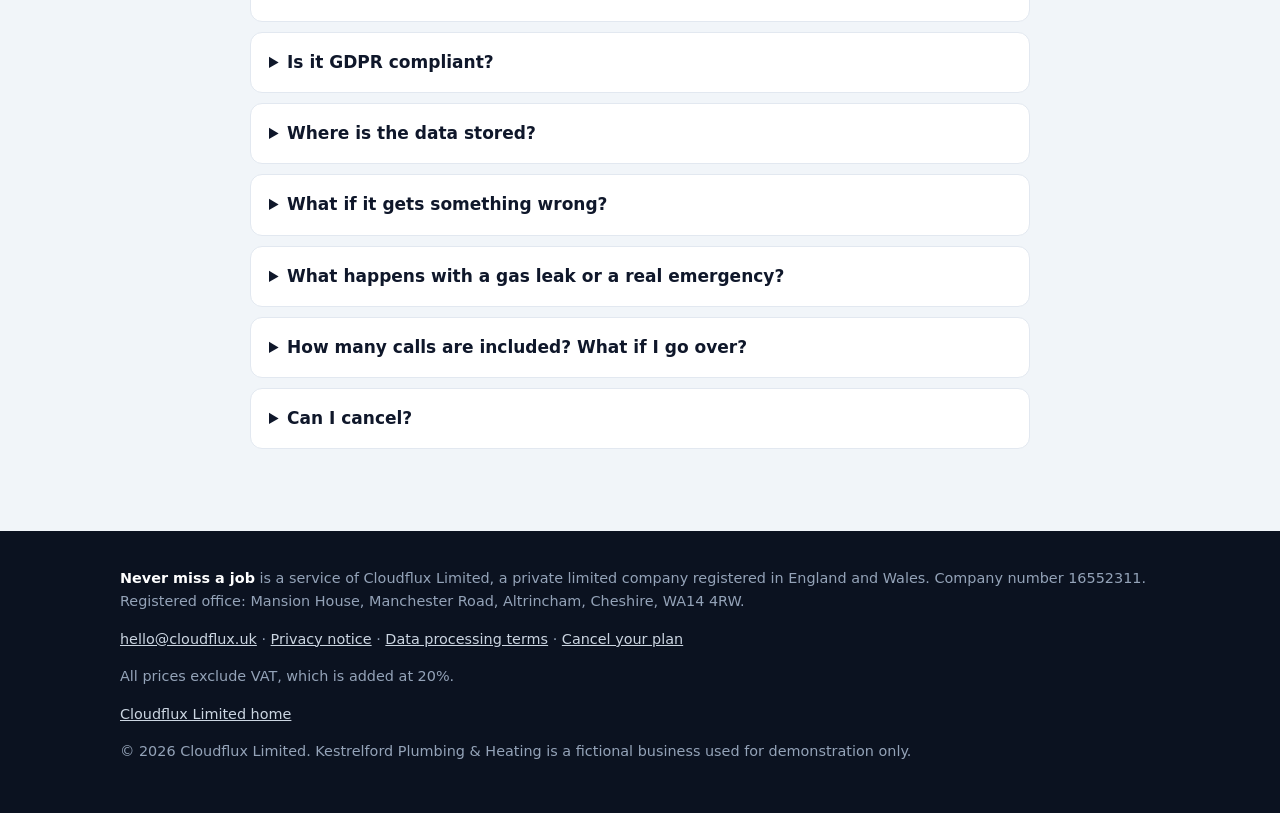
==== commit f3e4044d: "Show prices ex-VAT and send sign-up on to Stripe. Mark monthly and setup prices as plus VAT, take ca" ====
--- a/never-miss-a-job/index.html
+++ b/never-miss-a-job/index.html
@@ -9,7 +9,7 @@
 </head>
 <body>
 <!-- Black Friday banner: delete this element after 1 Dec 2026 -->
-<a class="bf-banner" href="/never-miss-a-job/signup/?promo=BLACKFRIDAY">Black Friday: setup fee FREE (save up to £995) with code BLACKFRIDAY by 1 December.</a>
+<a class="bf-banner" href="/never-miss-a-job/signup/?promo=BLACKFRIDAY">Black Friday: setup fee FREE (save up to £995 + VAT) with code BLACKFRIDAY by 1 December.</a>
 <header class="top"><div class="wrap">
   <a class="logo" href="/never-miss-a-job/">Never miss a <span>job</span></a>
   <nav><a class="hide-sm" href="#how">How it works</a><a class="hide-sm" href="#offices">Offices</a><a class="hide-sm" href="#pricing">Pricing</a><a class="hide-sm" href="#faq">FAQ</a><a class="nav-cta" href="/never-miss-a-job/signup/">Sign up</a></nav>
@@ -105,15 +105,16 @@
 <section id="pricing"><div class="wrap">
   <p class="kicker">Pricing</p>
   <h2>Simple pricing. No long contracts.</h2>
-  <p class="lead">One-off setup, then monthly. Cancel with 30 days' notice. No VAT to add: we're not VAT-registered.</p>
+  <p class="lead">One-off setup, then monthly. Cancel with 30 days' notice.</p>
+  <p class="small">All prices exclude VAT, which is added at 20%.</p>
   <div class="grid g3">
-    <div class="card price"><h3>Starter</h3><div class="amt">£99<small>/month</small></div><div class="setup"><s>£495 setup</s> · £0 with BLACKFRIDAY</div>
+    <div class="card price"><h3>Starter</h3><div class="amt">£99<small>/month + VAT</small></div><div class="setup"><s>£495 setup + VAT</s> · £0 + VAT with BLACKFRIDAY</div>
       <ul class="ticks"><li><strong>300 call minutes a month</strong> included (about 150 calls)</li><li>24/7 missed-call answering</li><li>Job details captured and read back</li><li>Emergency triage and gas safety handoff (trades)</li><li>Messages and appointment requests (offices)</li><li>Email lead summary</li></ul>
       <a class="btn btn-ghost" href="/never-miss-a-job/signup/?plan=starter">Start with Starter</a></div>
-    <div class="card price feat"><span class="tag">Most popular</span><h3>Pro</h3><div class="amt">£169<small>/month</small></div><div class="setup"><s>£695 setup</s> · £0 with BLACKFRIDAY</div>
+    <div class="card price feat"><span class="tag">Most popular</span><h3>Pro</h3><div class="amt">£169<small>/month + VAT</small></div><div class="setup"><s>£695 setup + VAT</s> · £0 + VAT with BLACKFRIDAY</div>
       <ul class="ticks"><li><strong>600 call minutes a month</strong> included (about 300 calls)</li><li>Everything in Starter</li><li>Bookings straight into your calendar</li><li>Text, WhatsApp and website enquiries</li><li>Customer booking confirmations</li></ul>
       <a class="btn btn-primary" href="/never-miss-a-job/signup/?plan=pro">Go Pro</a></div>
-    <div class="card price"><h3>Complete</h3><div class="amt">£249<small>/month</small></div><div class="setup"><s>£995 setup</s> · £0 with BLACKFRIDAY</div>
+    <div class="card price"><h3>Complete</h3><div class="amt">£249<small>/month + VAT</small></div><div class="setup"><s>£995 setup + VAT</s> · £0 + VAT with BLACKFRIDAY</div>
       <ul class="ticks"><li><strong>1,000 call minutes a month</strong> included (about 500 calls)</li><li>Everything in Pro</li><li>Quote chasing add-on</li><li>Google review requests add-on</li><li>Priority support and monthly tune-up</li></ul>
       <a class="btn btn-ghost" href="/never-miss-a-job/signup/?plan=complete">Get Complete</a></div>
   </div>
@@ -152,13 +153,14 @@
   <details><summary>What if it gets something wrong?</summary><p>You get a summary of every conversation, so nothing slips through. During the trial we review calls with you every week and adjust what it says.</p></details>
   <details><summary>What happens with a gas leak or a real emergency?</summary><p>For a gas smell it never books a visit. It gives the standard safety advice and directs the caller to the National Gas Emergency Service on 0800 111 999. For other urgent jobs it gives simple safety steps and flags the lead to you straight away.</p></details>
   <details><summary>How many calls are included? What if I go over?</summary><p>Each plan includes a fair-use allowance of answered call time: Starter 300 minutes a month, Pro 600 and Complete 1,000. A typical call lasts about 2 minutes, so that's roughly 150, 300 or 500 calls. We email you when you reach 80% of your minutes. Anything over the allowance is 15p a minute, or you can move up a plan. Unused minutes don't roll over.</p></details>
-  <details><summary>Can I cancel?</summary><p>Yes. After the 14-day free trial, your chosen monthly plan starts automatically unless you cancel before the trial ends. We'll email a reminder 3 days before it ends. You can cancel any time with 30 days' notice, and there's no long contract.</p></details>
+  <details><summary>Can I cancel?</summary><p>Yes. Cancellations are done online at <a href="https://cloudflux-onboarding.cloudflux-uk.workers.dev/cancel">cloudflux-onboarding.cloudflux-uk.workers.dev/cancel</a> (30 days' notice for paid plans; cancelling during the trial means nothing is charged). After the 14-day free trial, your chosen monthly plan starts automatically unless you cancel before the trial ends. We'll email a reminder 3 days before it ends.</p></details>
 </div></section>
 </main>
 
 <footer><div class="wrap">
   <p><strong style="color:#fff">Never miss a job</strong> is a service of Cloudflux Limited, a private limited company registered in England and Wales. Company number 16552311. Registered office: Mansion House, Manchester Road, Altrincham, Cheshire, WA14 4RW.</p>
-  <p><a href="mailto:hello@cloudflux.uk">hello@cloudflux.uk</a> · <a href="/privacy.html">Privacy notice</a> · <a href="/dpa.html">Data processing terms</a> · Cloudflux Limited is not VAT-registered, so no VAT is added to our prices.</p>
+  <p><a href="mailto:hello@cloudflux.uk">hello@cloudflux.uk</a> · <a href="/privacy.html">Privacy notice</a> · <a href="/dpa.html">Data processing terms</a> · <a href="https://cloudflux-onboarding.cloudflux-uk.workers.dev/cancel">Cancel your plan</a></p>
+  <p>All prices exclude VAT, which is added at 20%.</p>
   <p><a href="/">Cloudflux Limited home</a></p>
   <p>© 2026 Cloudflux Limited. Kestrelford Plumbing &amp; Heating is a fictional business used for demonstration only.</p>
 </div></footer>
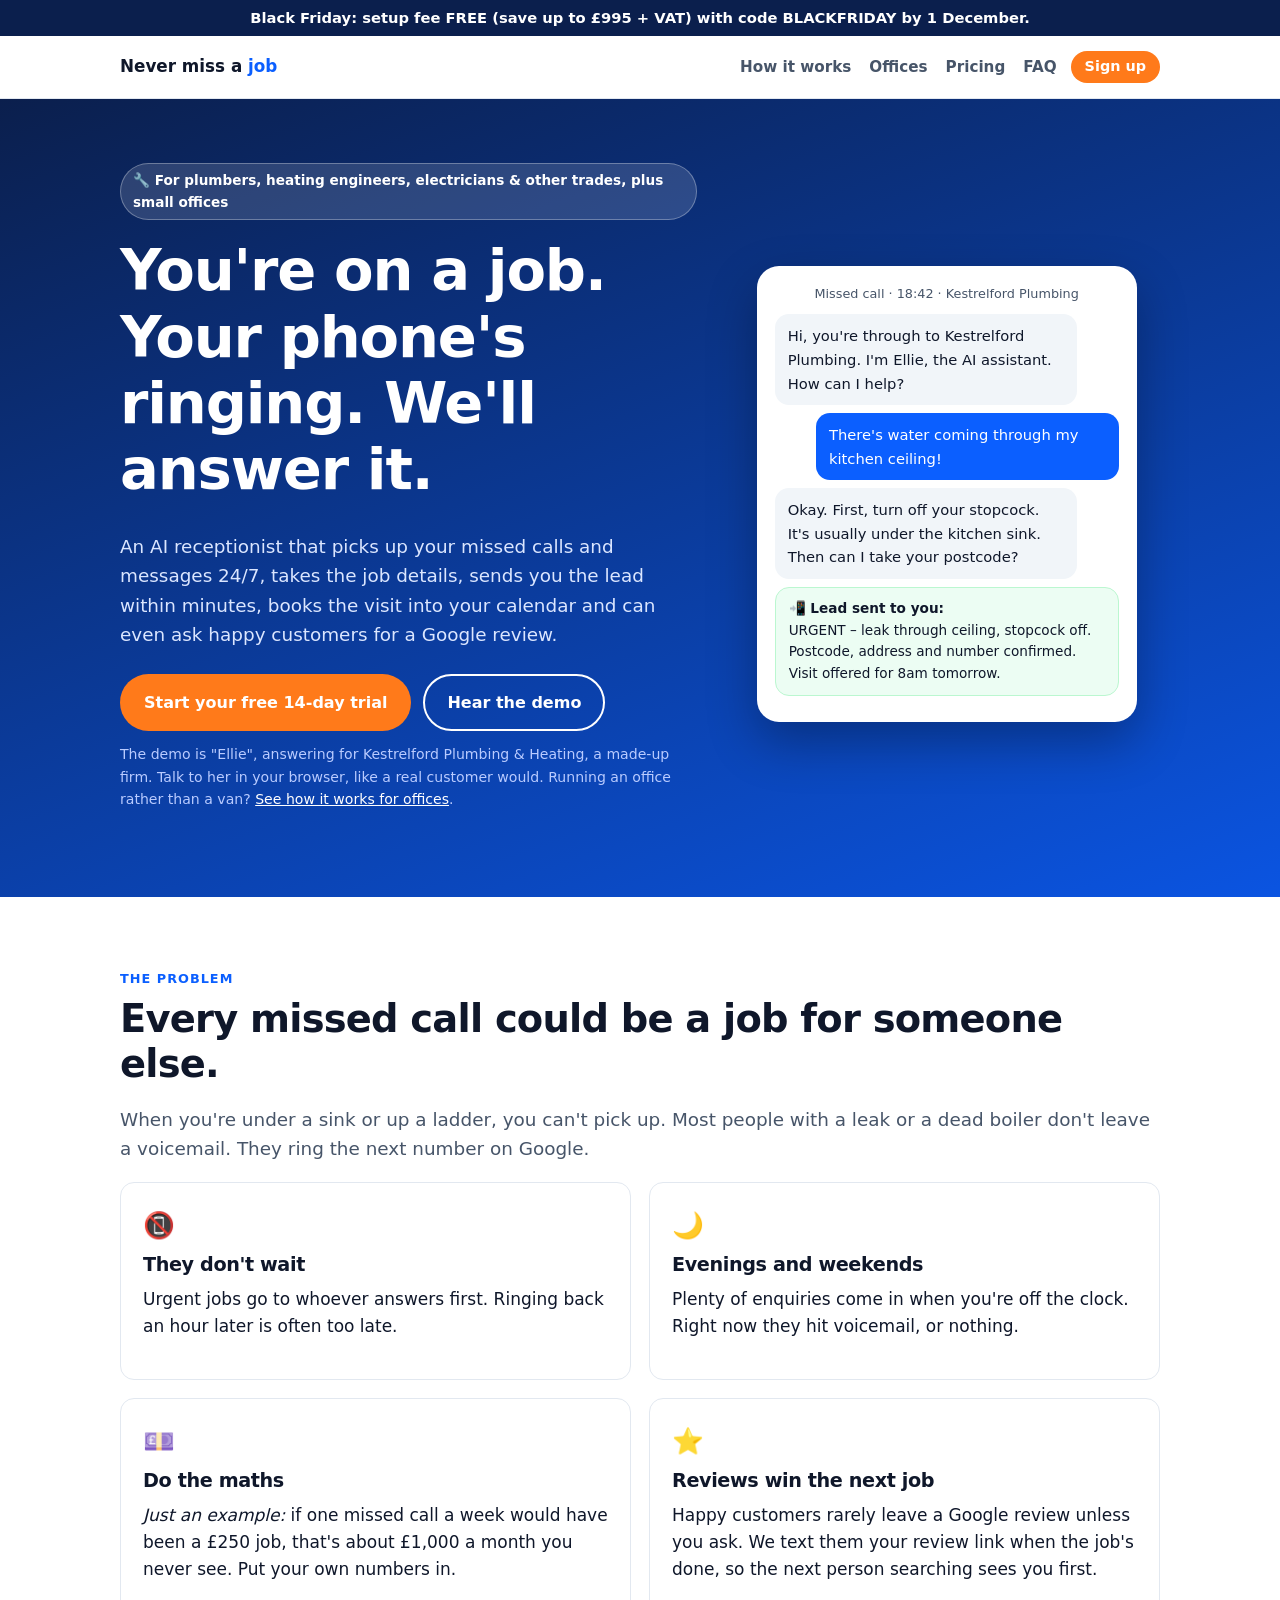
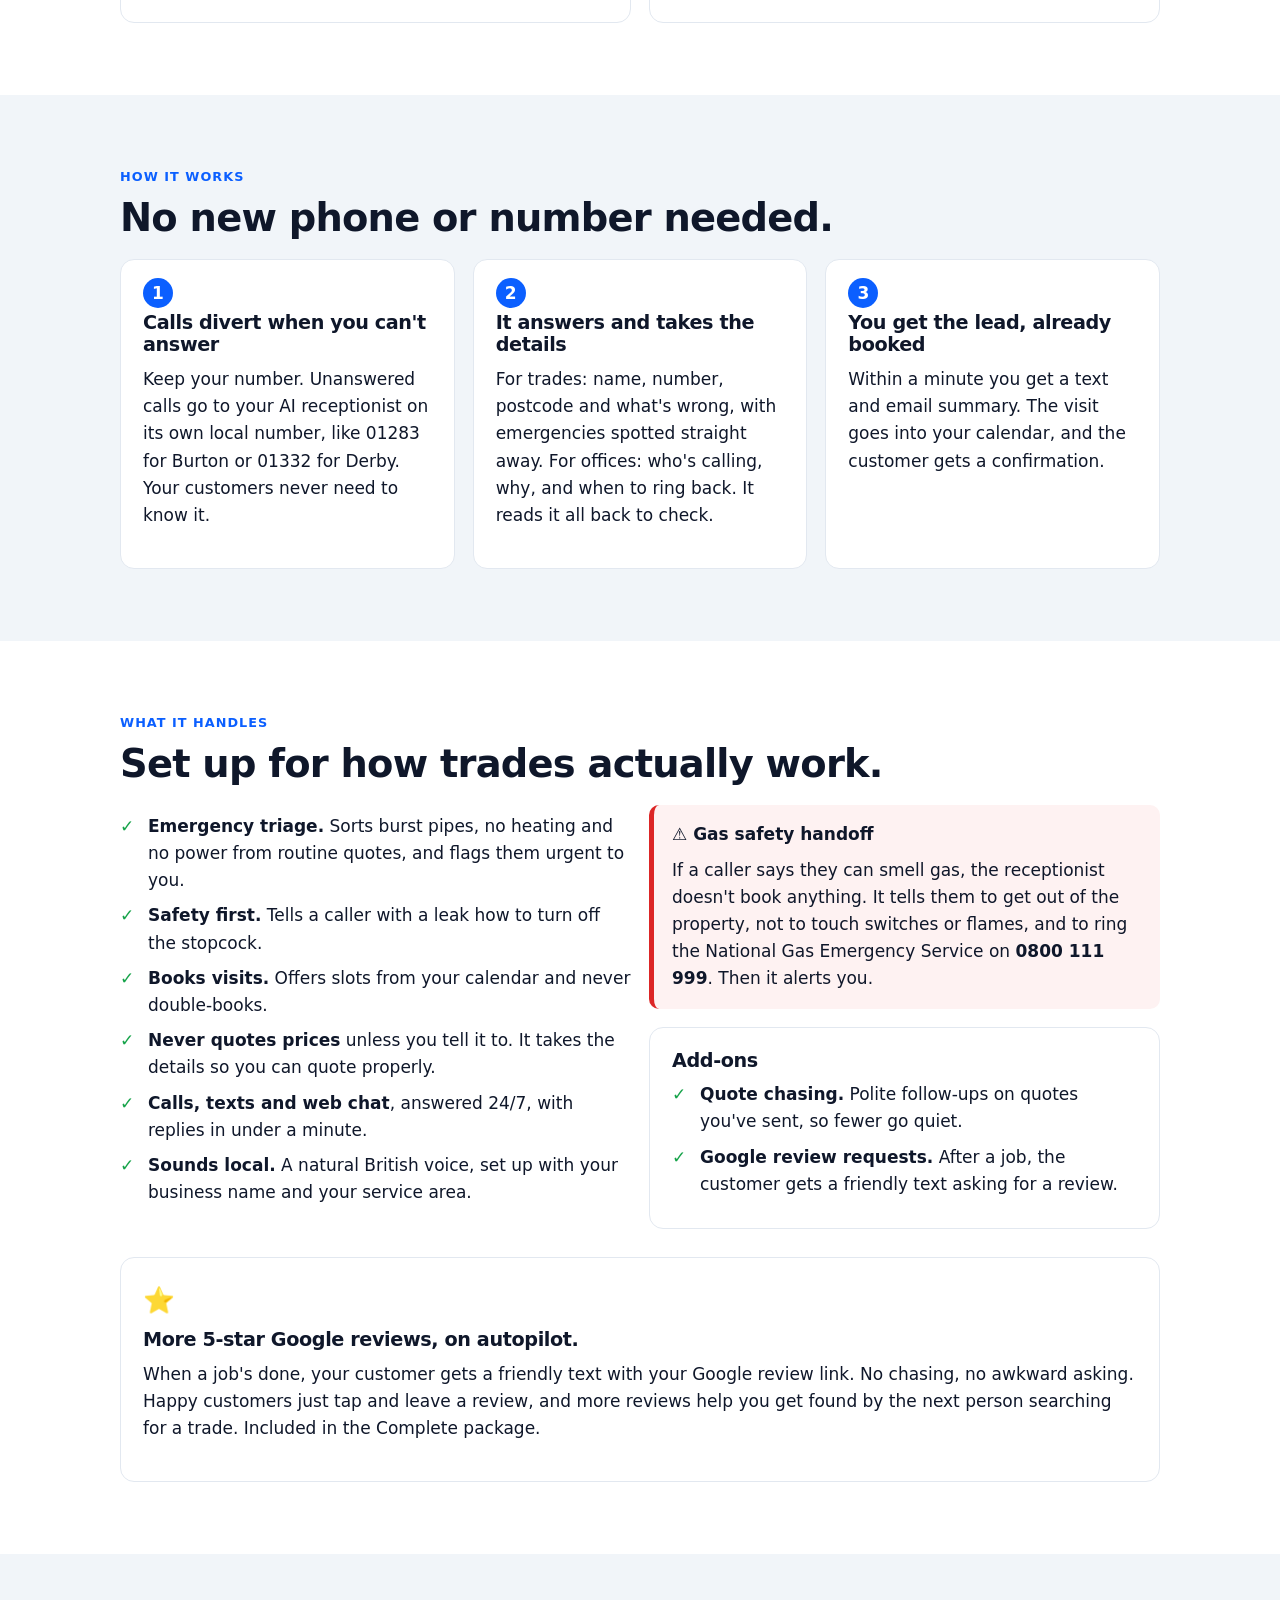
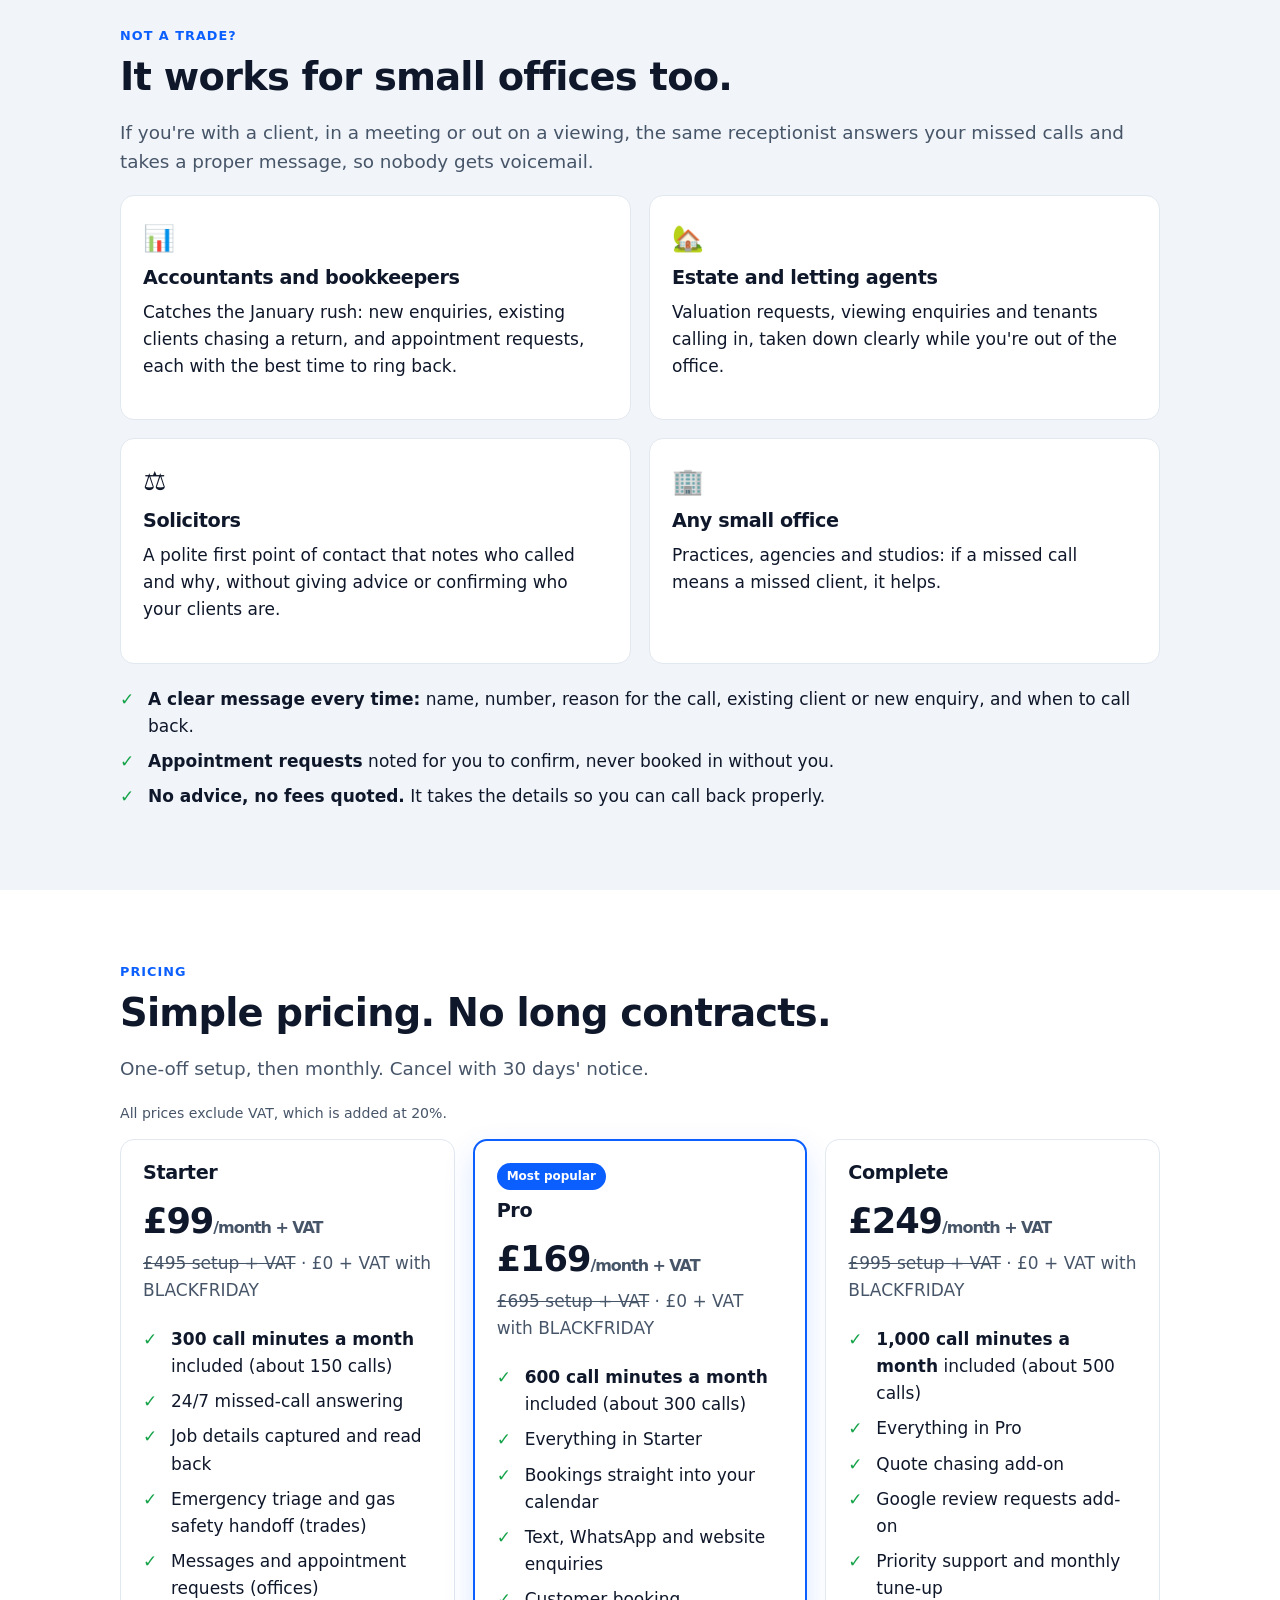
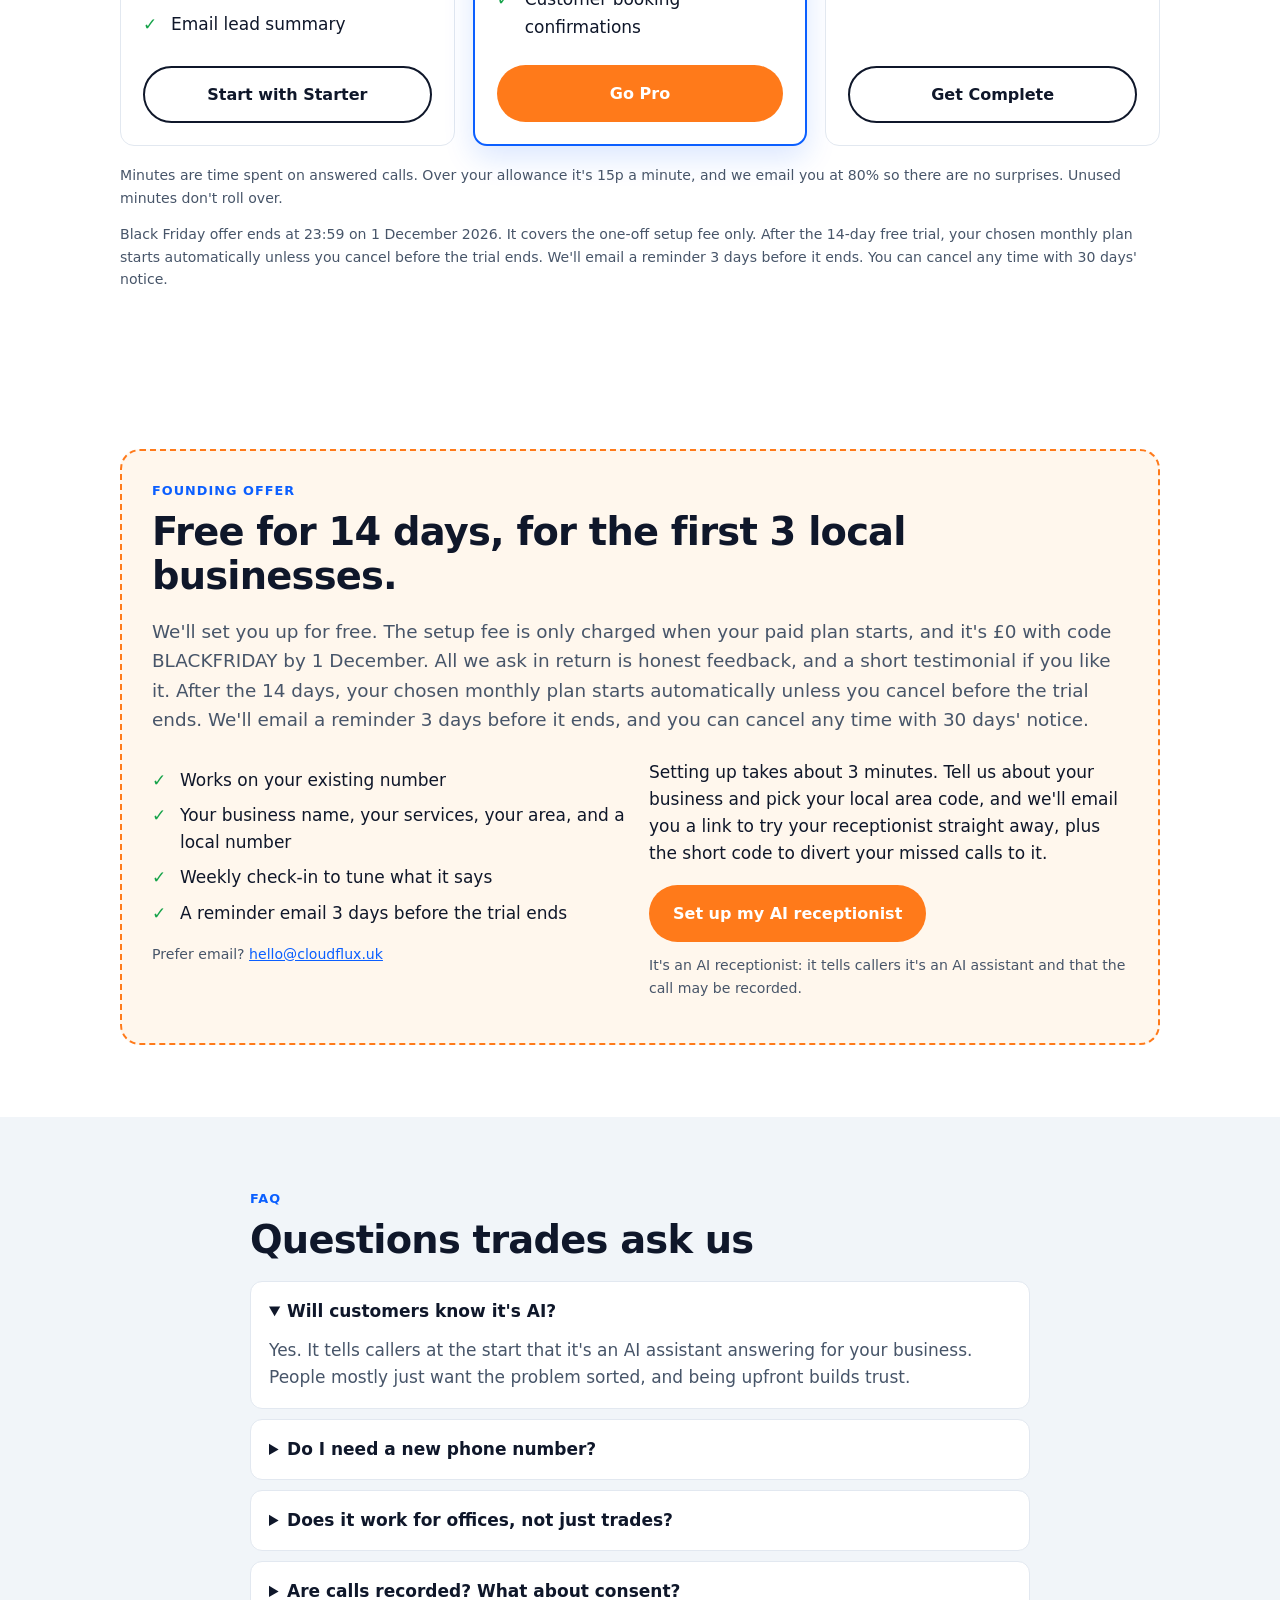
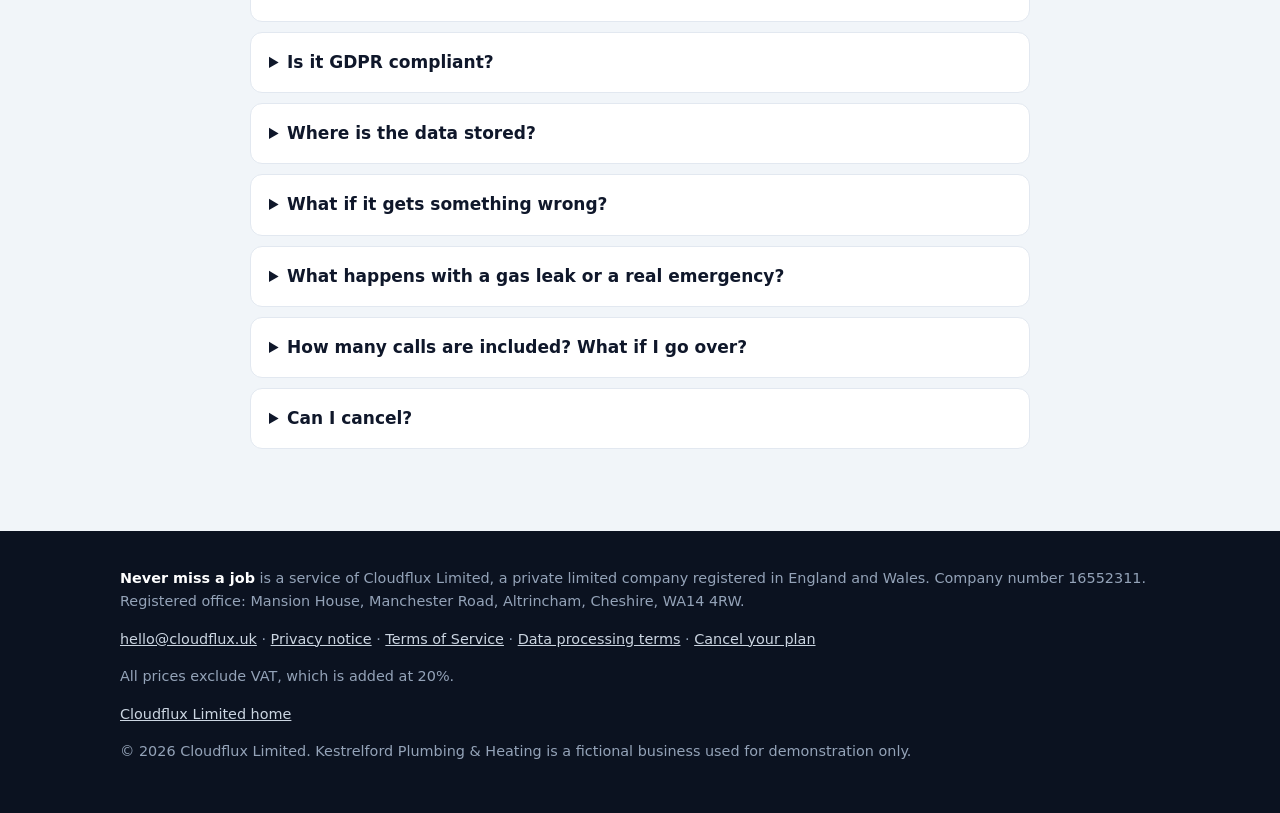
==== commit 37855602: "Add Terms of Service and link them from the site. Publish plain-English business terms for Never mis" ====
--- a/never-miss-a-job/index.html
+++ b/never-miss-a-job/index.html
@@ -12,7 +12,7 @@
 <a class="bf-banner" href="/never-miss-a-job/signup/?promo=BLACKFRIDAY">Black Friday: setup fee FREE (save up to £995 + VAT) with code BLACKFRIDAY by 1 December.</a>
 <header class="top"><div class="wrap">
   <a class="logo" href="/never-miss-a-job/">Never miss a <span>job</span></a>
-  <nav><a class="hide-sm" href="#how">How it works</a><a class="hide-sm" href="#offices">Offices</a><a class="hide-sm" href="#pricing">Pricing</a><a class="hide-sm" href="#faq">FAQ</a><a class="nav-cta" href="/never-miss-a-job/signup/">Sign up</a></nav>
+  <nav><a class="hide-sm" href="#how">How it works</a><a class="hide-sm" href="#offices">Offices</a><a class="hide-sm" href="#pricing">Pricing</a><a class="hide-sm" href="#faq">FAQ</a><a class="nav-cta" href="/never-miss-a-job/signup/?promo=BLACKFRIDAY">Sign up</a></nav>
 </div></header>
 
 <main>
@@ -22,7 +22,7 @@
     <h1>You're on a job. Your phone's ringing. We'll answer it.</h1>
     <p class="lead">An AI receptionist that picks up your missed calls and messages 24/7, takes the job details, sends you the lead within minutes, books the visit into your calendar and can even ask happy customers for a Google review.</p>
     <div class="cta-row">
-      <a class="btn btn-primary" href="/never-miss-a-job/signup/">Start your free 14-day trial</a>
+      <a class="btn btn-primary" href="/never-miss-a-job/signup/?promo=BLACKFRIDAY">Start your free 14-day trial</a>
       <a class="btn btn-ghost" href="https://elevenlabs.io/app/talk-to?agent_id=agent_6501m6dwqyj9fc49m3cefkv4vbfg" target="_blank" rel="noopener">Hear the demo</a>
     </div>
     <p class="small">The demo is "Ellie", answering for Kestrelford Plumbing &amp; Heating, a made-up firm. Talk to her in your browser, like a real customer would. Running an office rather than a van? <a href="#offices" style="color:#fff">See how it works for offices</a>.</p>
@@ -110,13 +110,13 @@
   <div class="grid g3">
     <div class="card price"><h3>Starter</h3><div class="amt">£99<small>/month + VAT</small></div><div class="setup"><s>£495 setup + VAT</s> · £0 + VAT with BLACKFRIDAY</div>
       <ul class="ticks"><li><strong>300 call minutes a month</strong> included (about 150 calls)</li><li>24/7 missed-call answering</li><li>Job details captured and read back</li><li>Emergency triage and gas safety handoff (trades)</li><li>Messages and appointment requests (offices)</li><li>Email lead summary</li></ul>
-      <a class="btn btn-ghost" href="/never-miss-a-job/signup/?plan=starter">Start with Starter</a></div>
+      <a class="btn btn-ghost" href="/never-miss-a-job/signup/?plan=starter&amp;promo=BLACKFRIDAY">Start with Starter</a></div>
     <div class="card price feat"><span class="tag">Most popular</span><h3>Pro</h3><div class="amt">£169<small>/month + VAT</small></div><div class="setup"><s>£695 setup + VAT</s> · £0 + VAT with BLACKFRIDAY</div>
       <ul class="ticks"><li><strong>600 call minutes a month</strong> included (about 300 calls)</li><li>Everything in Starter</li><li>Bookings straight into your calendar</li><li>Text, WhatsApp and website enquiries</li><li>Customer booking confirmations</li></ul>
-      <a class="btn btn-primary" href="/never-miss-a-job/signup/?plan=pro">Go Pro</a></div>
+      <a class="btn btn-primary" href="/never-miss-a-job/signup/?plan=pro&amp;promo=BLACKFRIDAY">Go Pro</a></div>
     <div class="card price"><h3>Complete</h3><div class="amt">£249<small>/month + VAT</small></div><div class="setup"><s>£995 setup + VAT</s> · £0 + VAT with BLACKFRIDAY</div>
       <ul class="ticks"><li><strong>1,000 call minutes a month</strong> included (about 500 calls)</li><li>Everything in Pro</li><li>Quote chasing add-on</li><li>Google review requests add-on</li><li>Priority support and monthly tune-up</li></ul>
-      <a class="btn btn-ghost" href="/never-miss-a-job/signup/?plan=complete">Get Complete</a></div>
+      <a class="btn btn-ghost" href="/never-miss-a-job/signup/?plan=complete&amp;promo=BLACKFRIDAY">Get Complete</a></div>
   </div>
   <p class="small" style="margin-top:18px">Minutes are time spent on answered calls. Over your allowance it's 15p a minute, and we email you at 80% so there are no surprises. Unused minutes don't roll over.</p>
   <p class="small">Black Friday offer ends at 23:59 on 1 December 2026. It covers the one-off setup fee only. After the 14-day free trial, your chosen monthly plan starts automatically unless you cancel before the trial ends. We'll email a reminder 3 days before it ends. You can cancel any time with 30 days' notice.</p>
@@ -134,7 +134,7 @@
       </div>
       <div>
         <p>Setting up takes about 3 minutes. Tell us about your business and pick your local area code, and we'll email you a link to try your receptionist straight away, plus the short code to divert your missed calls to it.</p>
-        <a class="btn btn-primary" href="/never-miss-a-job/signup/">Set up my AI receptionist</a>
+        <a class="btn btn-primary" href="/never-miss-a-job/signup/?promo=BLACKFRIDAY">Set up my AI receptionist</a>
         <p class="small" style="margin-top:12px">It's an AI receptionist: it tells callers it's an AI assistant and that the call may be recorded.</p>
       </div>
     </div>
@@ -159,7 +159,7 @@
 
 <footer><div class="wrap">
   <p><strong style="color:#fff">Never miss a job</strong> is a service of Cloudflux Limited, a private limited company registered in England and Wales. Company number 16552311. Registered office: Mansion House, Manchester Road, Altrincham, Cheshire, WA14 4RW.</p>
-  <p><a href="mailto:hello@cloudflux.uk">hello@cloudflux.uk</a> · <a href="/privacy.html">Privacy notice</a> · <a href="/dpa.html">Data processing terms</a> · <a href="https://cloudflux-onboarding.cloudflux-uk.workers.dev/cancel">Cancel your plan</a></p>
+  <p><a href="mailto:hello@cloudflux.uk">hello@cloudflux.uk</a> · <a href="/privacy.html">Privacy notice</a> · <a href="/terms.html">Terms of Service</a> · <a href="/dpa.html">Data processing terms</a> · <a href="https://cloudflux-onboarding.cloudflux-uk.workers.dev/cancel">Cancel your plan</a></p>
   <p>All prices exclude VAT, which is added at 20%.</p>
   <p><a href="/">Cloudflux Limited home</a></p>
   <p>© 2026 Cloudflux Limited. Kestrelford Plumbing &amp; Heating is a fictional business used for demonstration only.</p>
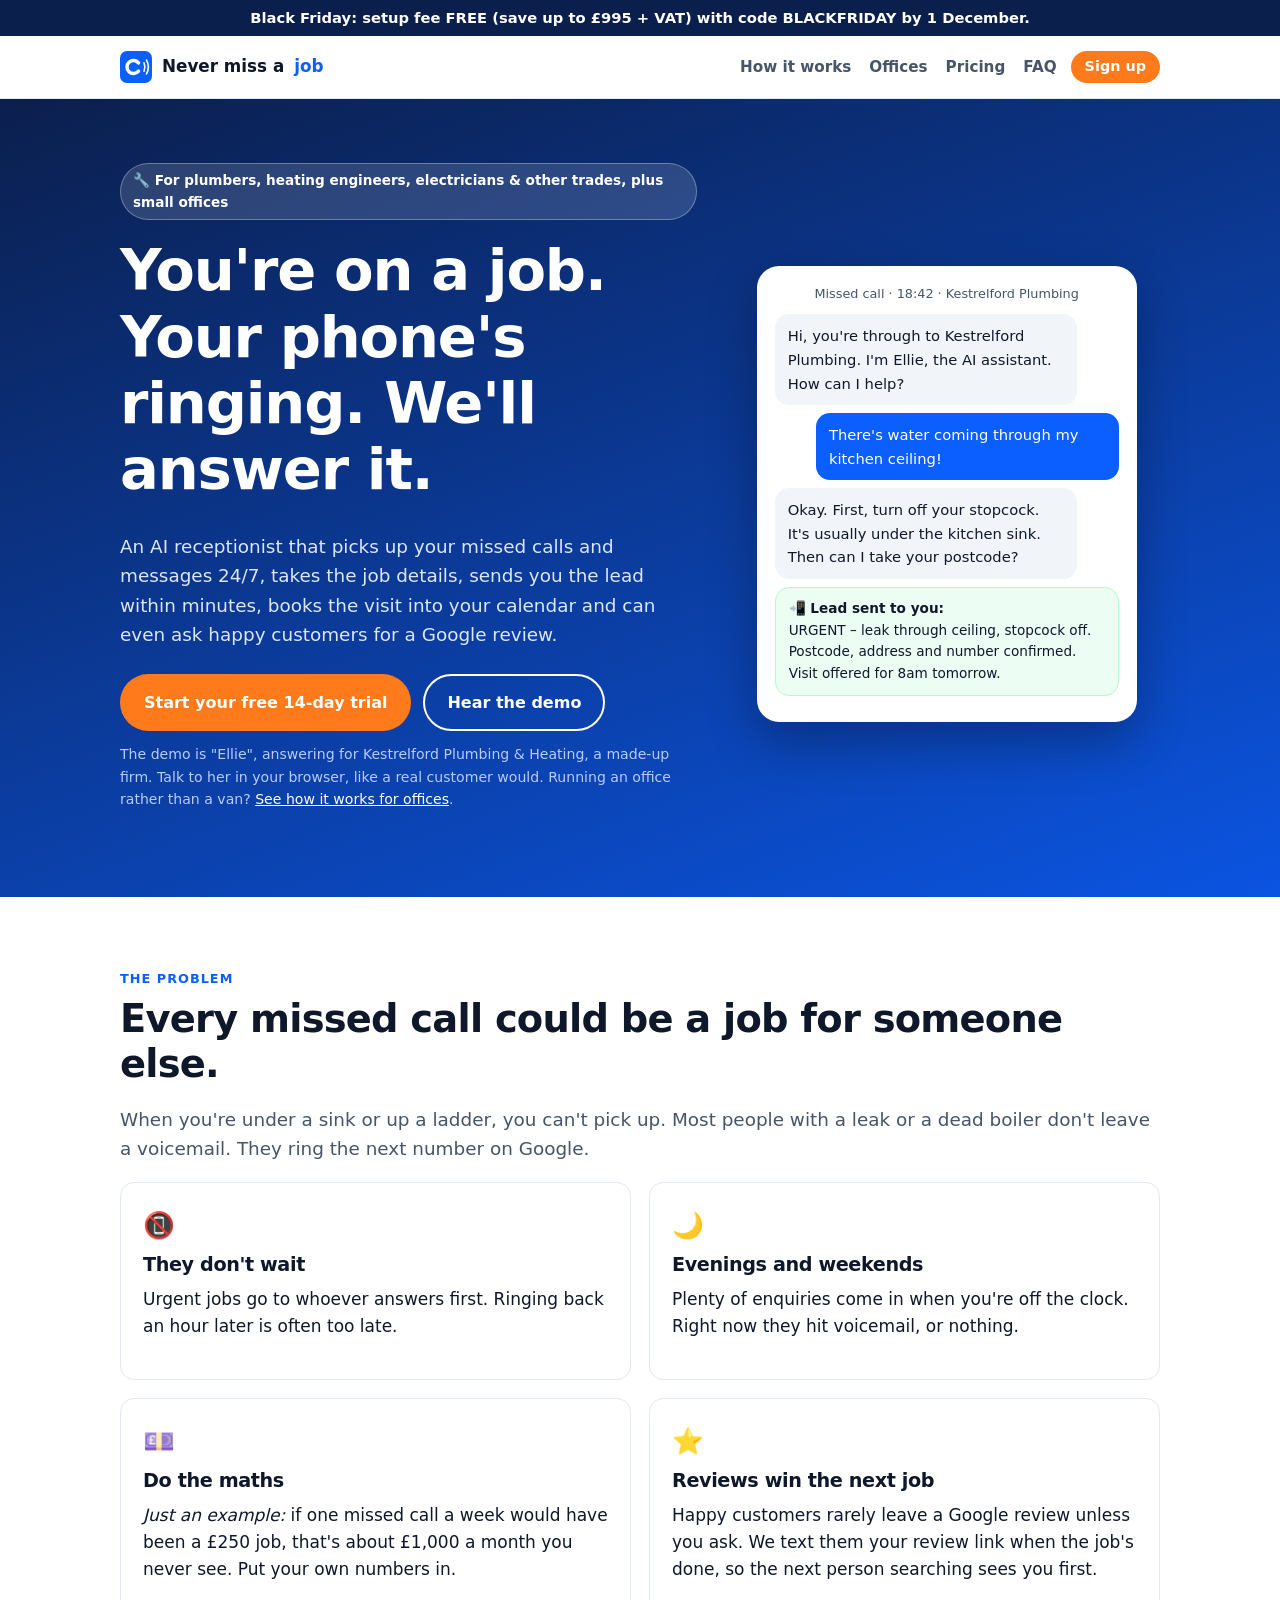
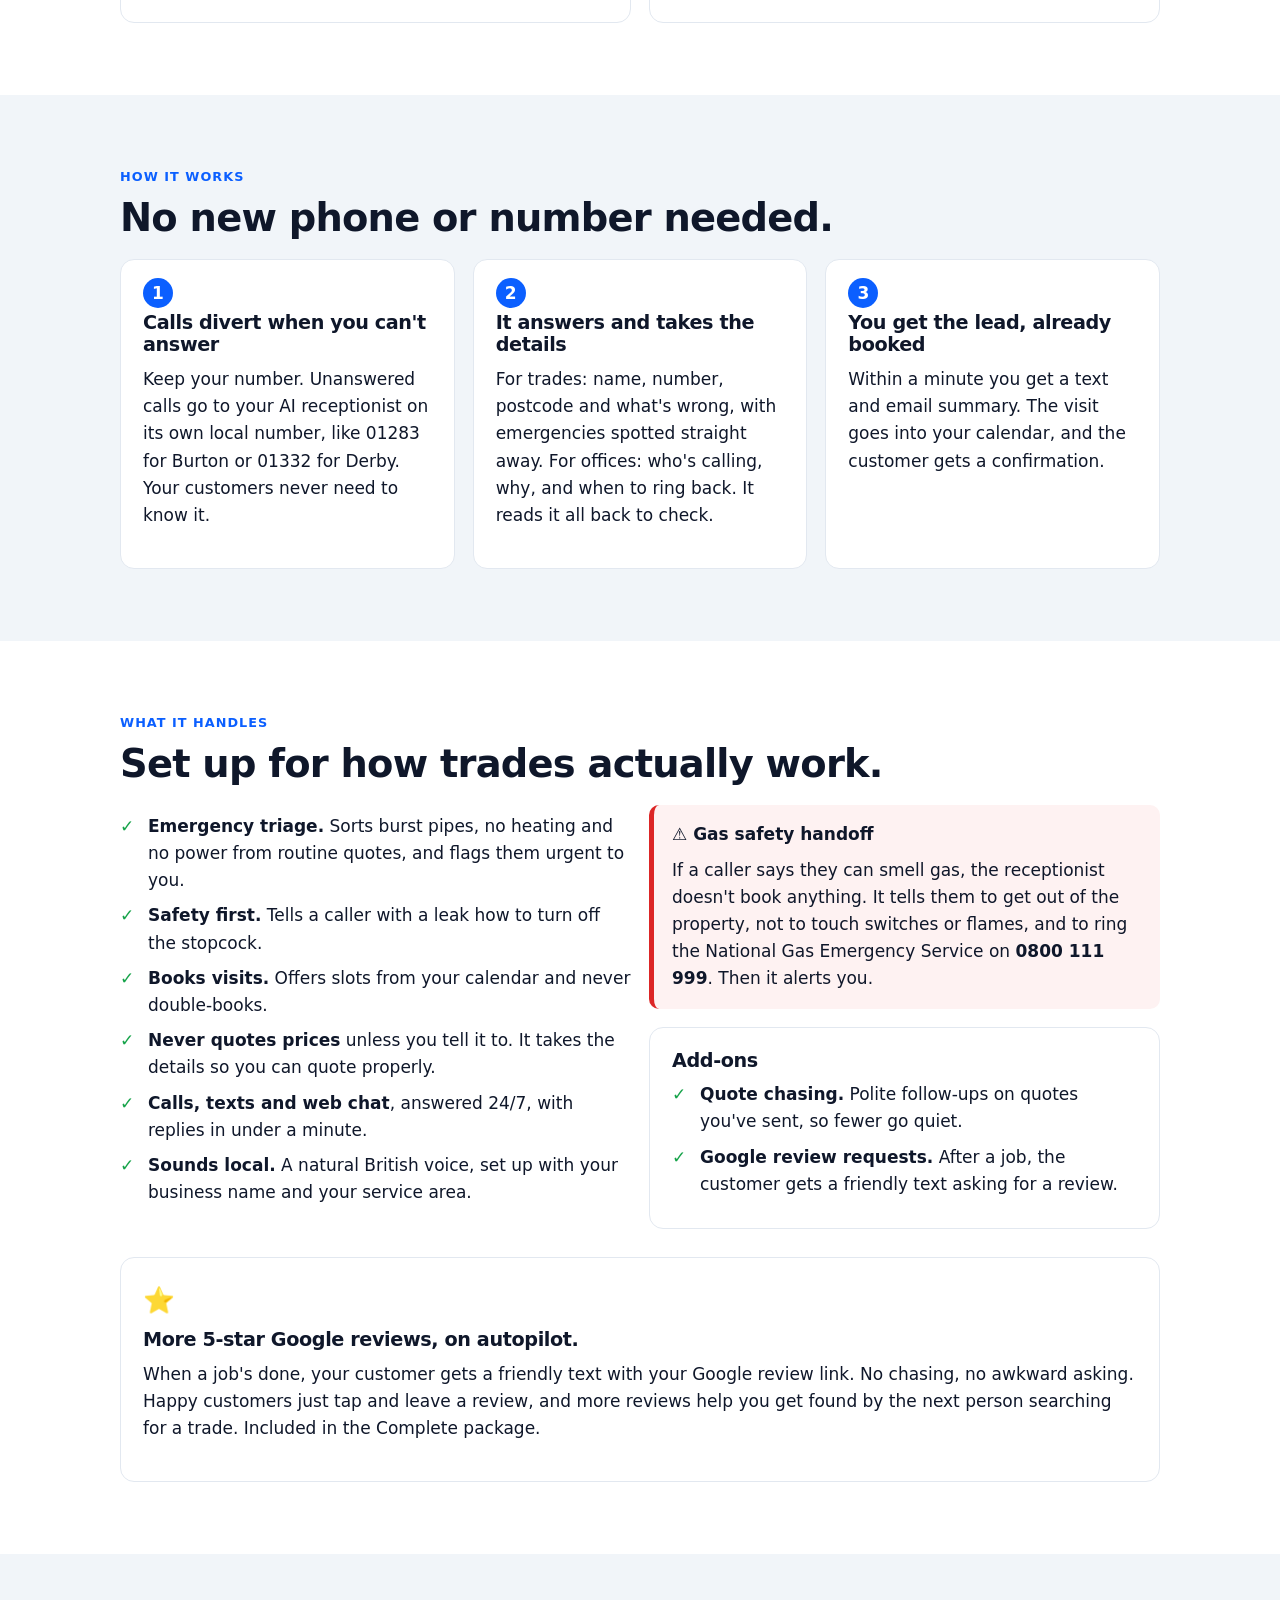
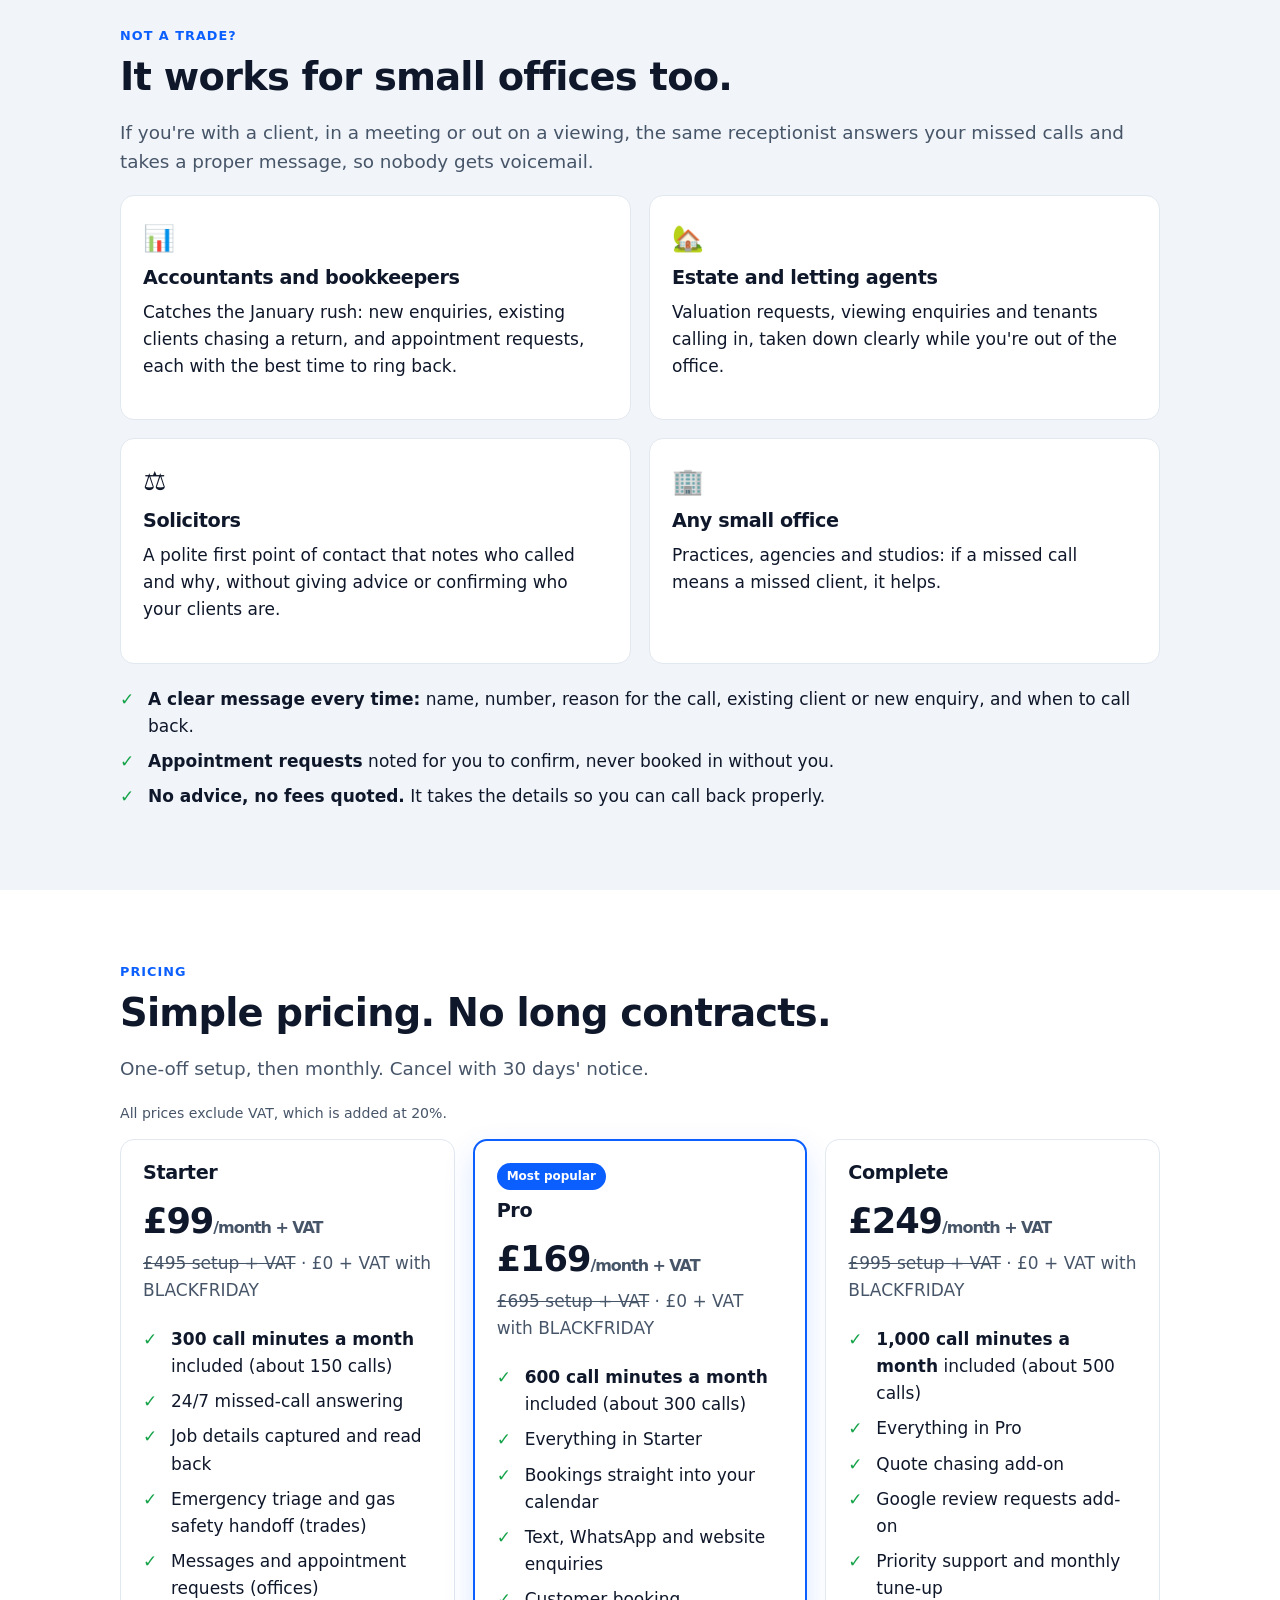
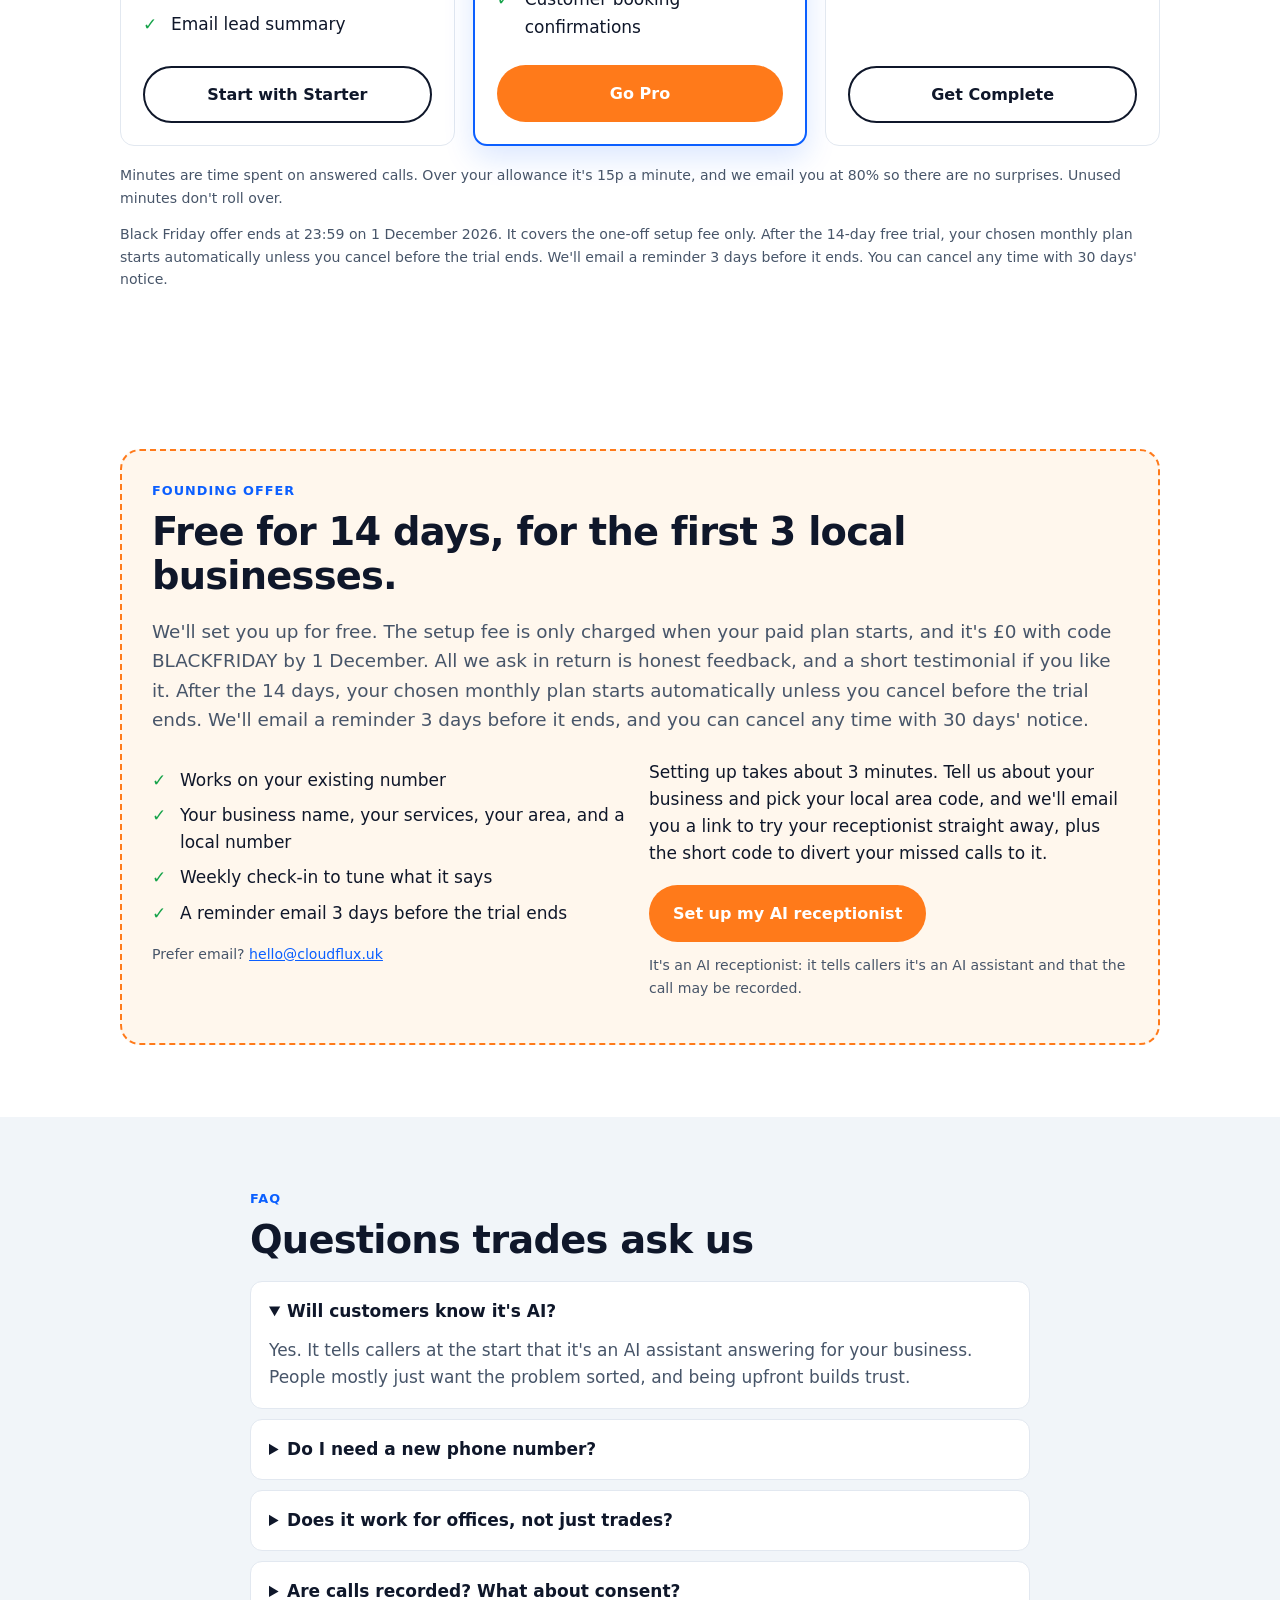
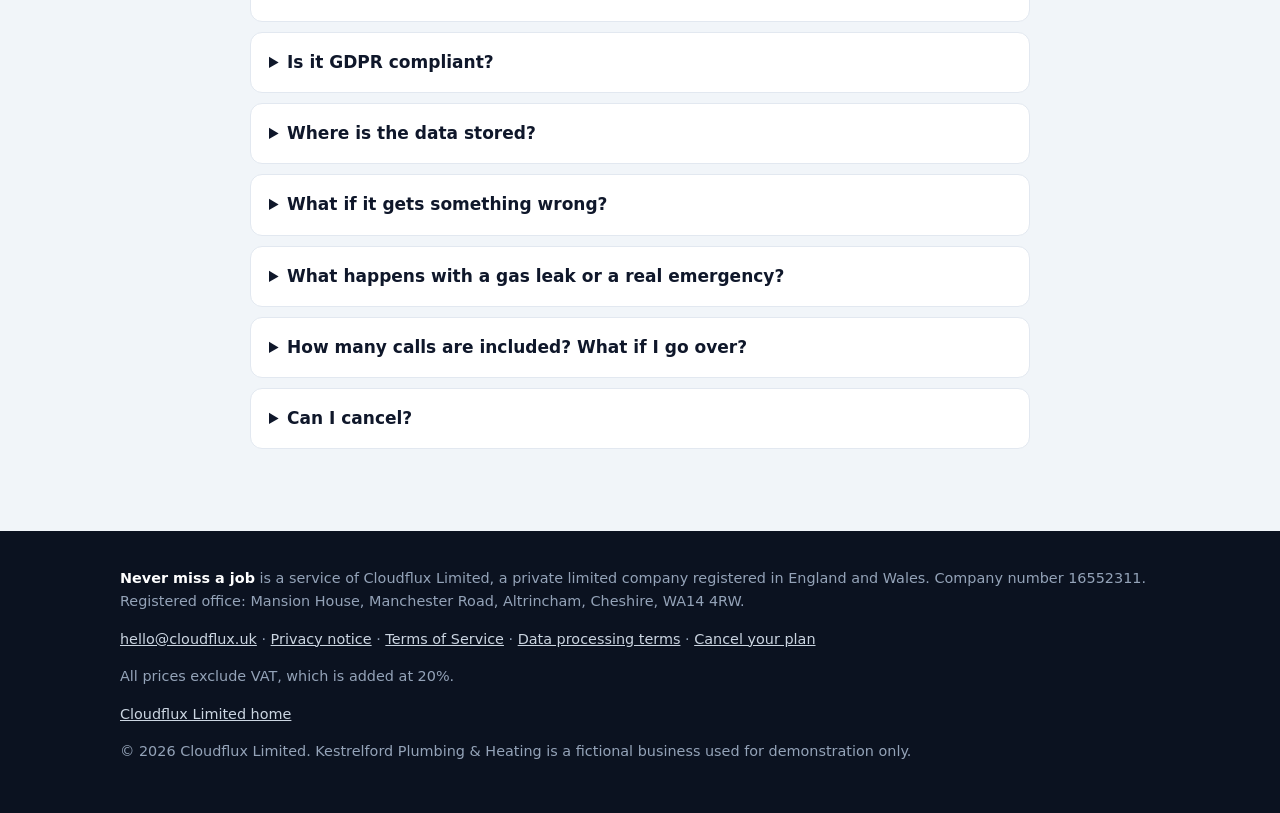
==== commit 4d0481aa: "Add the Cloudflux icon to headers and link previews. Use the mark as the favicon and beside the head" ====
--- a/never-miss-a-job/index.html
+++ b/never-miss-a-job/index.html
@@ -5,13 +5,20 @@
 <meta name="viewport" content="width=device-width,initial-scale=1">
 <title>Never miss a job – AI receptionist for UK trades and small offices | Cloudflux</title>
 <meta name="description" content="An AI receptionist that answers your missed calls 24/7, takes the details and sends you a summary in minutes. Built for UK plumbers, heating engineers, electricians and other trades, and for small offices like accountants, estate agents and solicitors.">
+<meta property="og:title" content="Never miss a job – AI receptionist for UK trades and small offices | Cloudflux">
+<meta property="og:description" content="An AI receptionist that answers your missed calls 24/7, takes the details and sends you a summary in minutes. Built for UK plumbers, heating engineers, electricians and other trades, and for small offices like accountants, estate agents and solicitors.">
+<meta property="og:url" content="https://cloudflux.uk/never-miss-a-job/">
+<meta property="og:image" content="https://cloudflux.uk/assets/og-card.png">
+<meta name="twitter:card" content="summary_large_image">
+<link rel="icon" type="image/svg+xml" href="/assets/icon.svg">
+<link rel="apple-touch-icon" href="/assets/apple-touch-icon.png">
 <link rel="stylesheet" href="/styles.css">
 </head>
 <body>
 <!-- Black Friday banner: delete this element after 1 Dec 2026 -->
 <a class="bf-banner" href="/never-miss-a-job/signup/?promo=BLACKFRIDAY">Black Friday: setup fee FREE (save up to £995 + VAT) with code BLACKFRIDAY by 1 December.</a>
 <header class="top"><div class="wrap">
-  <a class="logo" href="/never-miss-a-job/">Never miss a <span>job</span></a>
+  <a class="logo" href="/never-miss-a-job/"><img src="/assets/icon.svg" alt="" width="32" height="32">Never miss a <span>job</span></a>
   <nav><a class="hide-sm" href="#how">How it works</a><a class="hide-sm" href="#offices">Offices</a><a class="hide-sm" href="#pricing">Pricing</a><a class="hide-sm" href="#faq">FAQ</a><a class="nav-cta" href="/never-miss-a-job/signup/?promo=BLACKFRIDAY">Sign up</a></nav>
 </div></header>
 
--- a/styles.css
+++ b/styles.css
@@ -11,7 +11,9 @@
 .btn-ghost{border-color:currentColor;color:var(--ink)}.btn-ghost:hover{background:var(--soft)}
 header.top{position:sticky;top:0;z-index:10;background:rgba(255,255,255,.92);backdrop-filter:blur(8px);border-bottom:1px solid var(--line)}
 header.top .wrap{display:flex;align-items:center;justify-content:space-between;height:62px}
-.logo{font-weight:800;text-decoration:none;color:var(--ink);font-size:1.05rem}.logo span{color:var(--brand)}
+.logo{display:inline-flex;align-items:center;gap:10px;font-family:Inter,system-ui,-apple-system,"Segoe UI",Roboto,Helvetica,Arial,sans-serif;font-weight:800;text-decoration:none;color:#0f172a;font-size:1.05rem;line-height:1}
+.logo img{width:32px;height:32px;display:block;flex:none}
+.logo span{color:var(--brand)}
 nav a{margin-left:18px;text-decoration:none;color:var(--muted);font-weight:600;font-size:.95rem}
 nav a.nav-cta{display:inline-block;margin-left:14px;padding:7px 14px;border-radius:999px;background:var(--accent);color:#fff;font-size:.9rem;line-height:1.2;vertical-align:middle}
 nav a.nav-cta:hover{background:#e8650a;color:#fff}
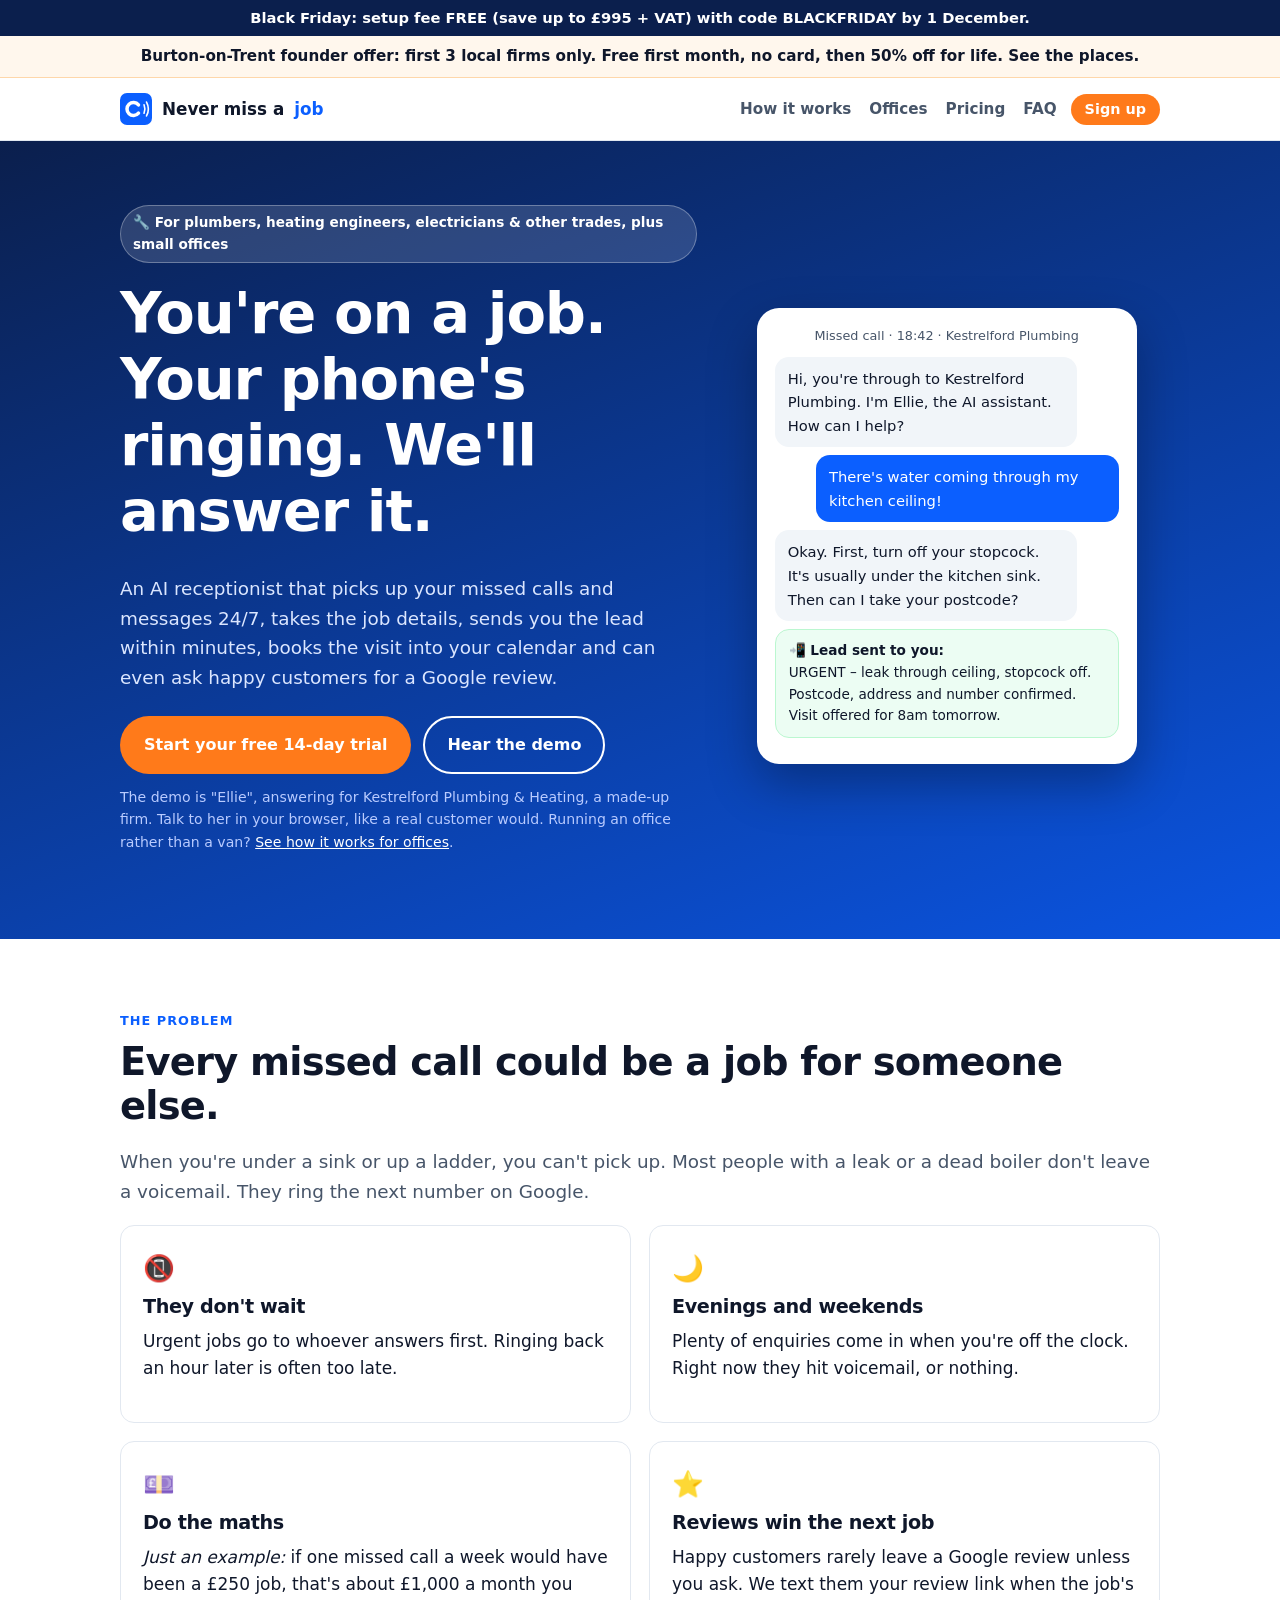
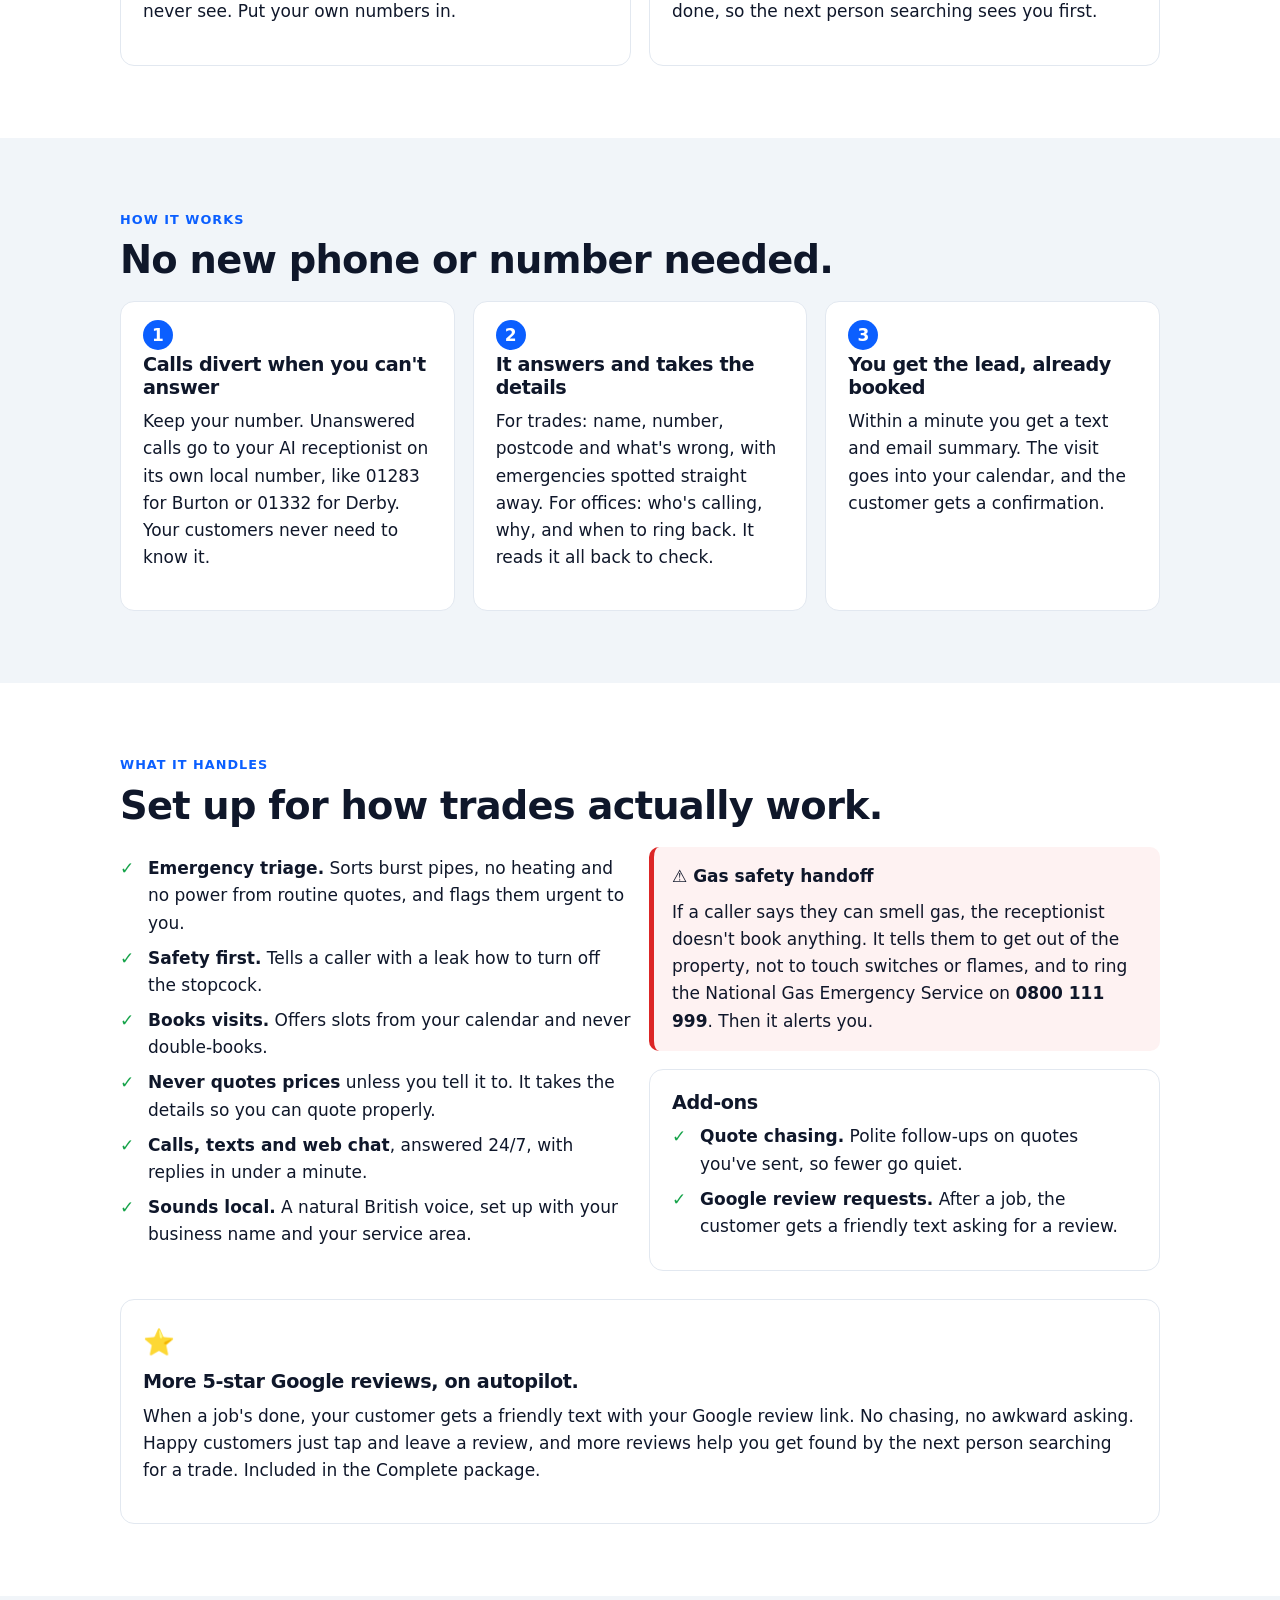
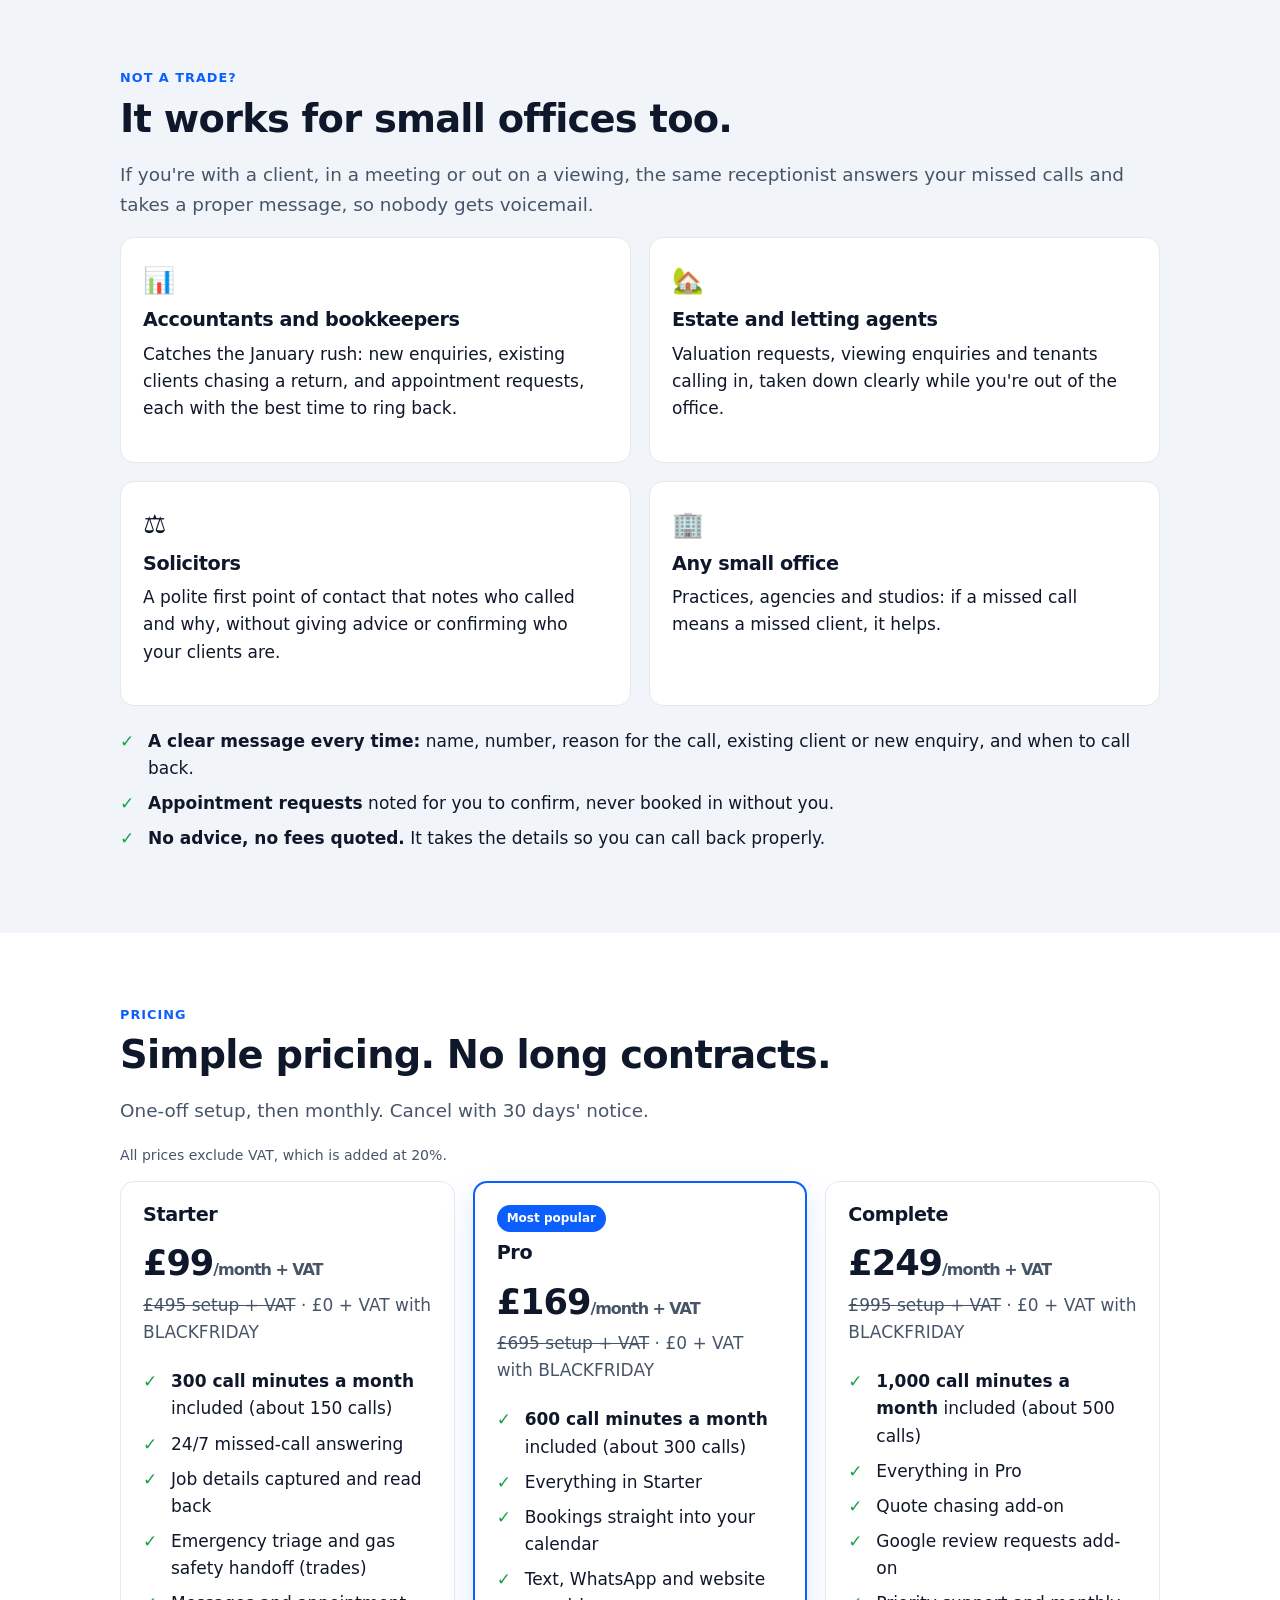
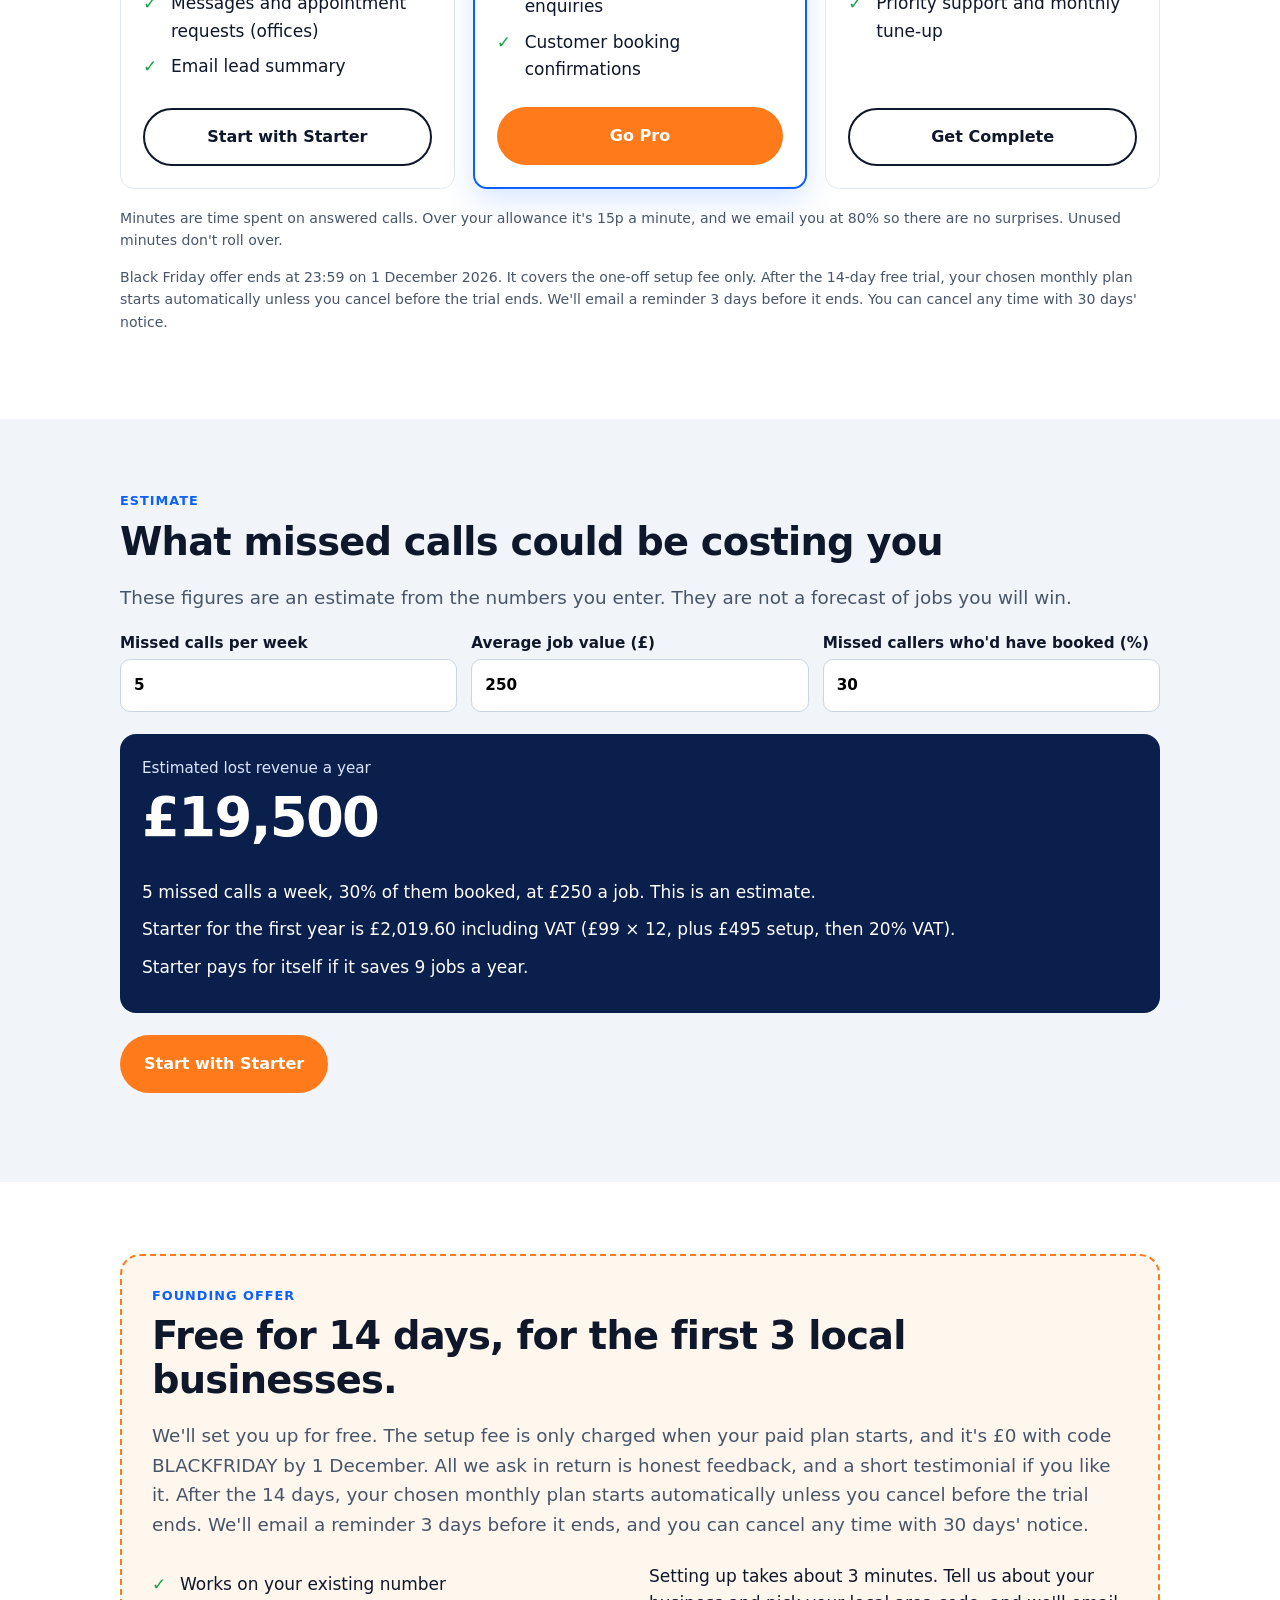
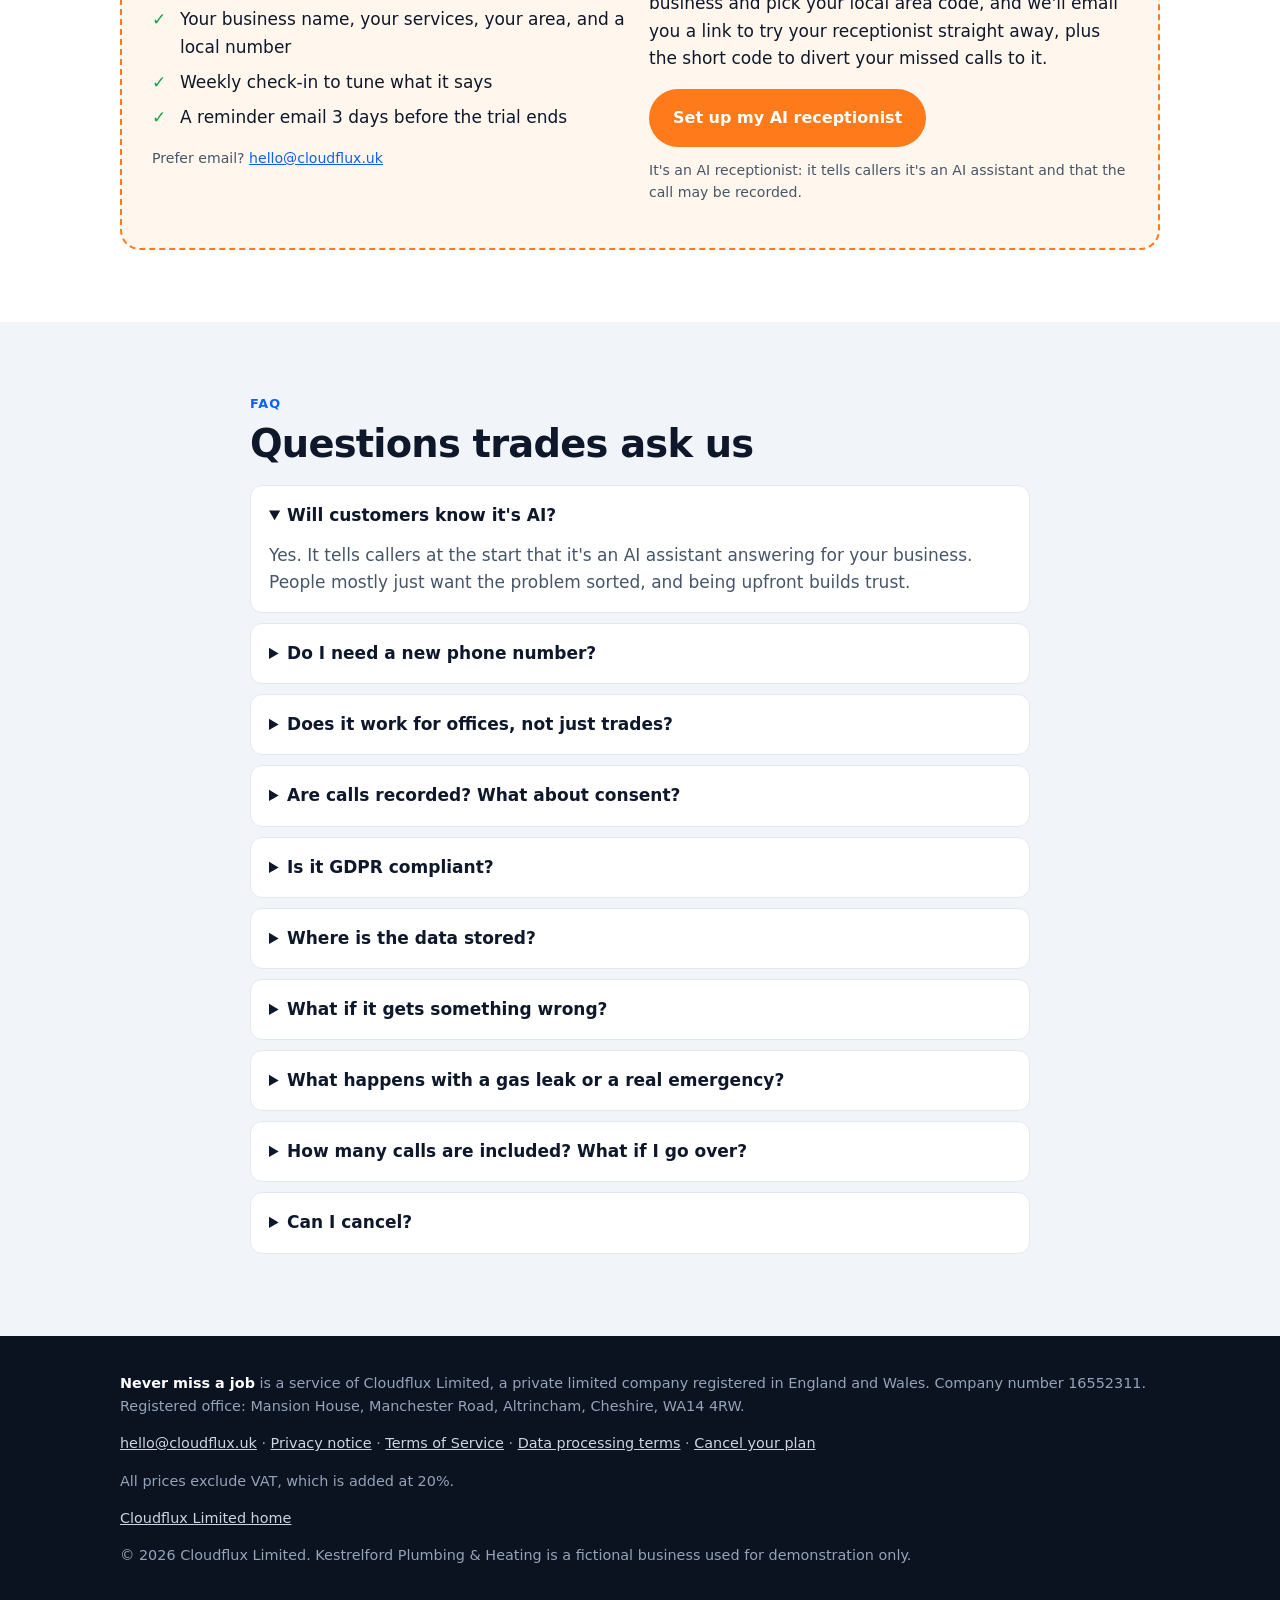
==== commit 2affb7ac: "Add a missed-call calculator and the Burton founder offer. Estimate lost revenue against Starter, an" ====
--- a/never-miss-a-job/index.html
+++ b/never-miss-a-job/index.html
@@ -17,6 +17,7 @@
 <body>
 <!-- Black Friday banner: delete this element after 1 Dec 2026 -->
 <a class="bf-banner" href="/never-miss-a-job/signup/?promo=BLACKFRIDAY">Black Friday: setup fee FREE (save up to £995 + VAT) with code BLACKFRIDAY by 1 December.</a>
+<a class="founder-banner" href="/never-miss-a-job/founders/">Burton-on-Trent founder offer: first 3 local firms only. Free first month, no card, then 50% off for life. See the places.</a>
 <header class="top"><div class="wrap">
   <a class="logo" href="/never-miss-a-job/"><img src="/assets/icon.svg" alt="" width="32" height="32">Never miss a <span>job</span></a>
   <nav><a class="hide-sm" href="#how">How it works</a><a class="hide-sm" href="#offices">Offices</a><a class="hide-sm" href="#pricing">Pricing</a><a class="hide-sm" href="#faq">FAQ</a><a class="nav-cta" href="/never-miss-a-job/signup/?promo=BLACKFRIDAY">Sign up</a></nav>
@@ -129,6 +130,34 @@
   <p class="small">Black Friday offer ends at 23:59 on 1 December 2026. It covers the one-off setup fee only. After the 14-day free trial, your chosen monthly plan starts automatically unless you cancel before the trial ends. We'll email a reminder 3 days before it ends. You can cancel any time with 30 days' notice.</p>
   </div></section>
 
+<section id="calculator" class="alt" aria-labelledby="calc-heading"><div class="wrap">
+  <p class="kicker">Estimate</p>
+  <h2 id="calc-heading">What missed calls could be costing you</h2>
+  <p class="lead">These figures are an estimate from the numbers you enter. They are not a forecast of jobs you will win.</p>
+  <form id="missed-calc" class="calc">
+    <div class="calc-inputs">
+      <label for="missed-calls">Missed calls per week
+        <input id="missed-calls" name="missed_calls" type="number" inputmode="decimal" min="0" step="1" value="5">
+      </label>
+      <label for="job-value">Average job value (£)
+        <input id="job-value" name="job_value" type="number" inputmode="decimal" min="0" step="1" value="250">
+      </label>
+      <label for="book-rate">Missed callers who'd have booked (%)
+        <input id="book-rate" name="book_rate" type="number" inputmode="decimal" min="0" max="100" step="1" value="30">
+      </label>
+    </div>
+    <div class="calc-out" aria-live="polite">
+      <p class="muted">Estimated lost revenue a year</p>
+      <p class="calc-figure" id="lost-revenue">£19,500</p>
+      <p id="lost-detail"></p>
+      <p id="starter-cost"></p>
+      <p id="starter-payback"></p>
+      <p class="muted" id="bf-cost" hidden></p>
+    </div>
+    <p><a class="btn btn-primary" href="/never-miss-a-job/signup/?promo=BLACKFRIDAY">Start with Starter</a></p>
+  </form>
+</div></section>
+
 <section id="trial"><div class="wrap">
   <div class="trial">
     <p class="kicker">Founding offer</p>
@@ -171,6 +200,31 @@
   <p><a href="/">Cloudflux Limited home</a></p>
   <p>© 2026 Cloudflux Limited. Kestrelford Plumbing &amp; Heating is a fictional business used for demonstration only.</p>
 </div></footer>
-
+<script>
+(function(){
+  var form=document.getElementById('missed-calc');
+  var calls=document.getElementById('missed-calls'),value=document.getElementById('job-value'),rate=document.getElementById('book-rate');
+  var lostEl=document.getElementById('lost-revenue'),detail=document.getElementById('lost-detail');
+  var costEl=document.getElementById('starter-cost'),payEl=document.getElementById('starter-payback'),bfEl=document.getElementById('bf-cost');
+  function num(el,max){var n=parseFloat(el.value);if(!isFinite(n)||n<0)n=0;if(max!=null&&n>max)n=max;return n;}
+  function gbp(n){var cents=Math.round(n*100),digits=cents%100===0?0:2;return (cents/100).toLocaleString('en-GB',{style:'currency',currency:'GBP',minimumFractionDigits:digits,maximumFractionDigits:2});}
+  function jobs(cost,job){return job>0?Math.ceil(cost/job):null;}
+  function londonStamp(d){var parts={};new Intl.DateTimeFormat('en-GB',{timeZone:'Europe/London',year:'numeric',month:'2-digit',day:'2-digit',hour:'2-digit',minute:'2-digit',hourCycle:'h23'}).formatToParts(d).forEach(function(p){if(p.type!=='literal')parts[p.type]=p.value;});return parts.year+parts.month+parts.day+parts.hour+parts.minute;}
+  var bfOn=londonStamp(new Date())<='202612012359';
+  var full=(99*12+495)*1.2, promo=99*12*1.2;
+  function render(){
+    var c=num(calls),v=num(value),p=num(rate,100),lost=c*52*(p/100)*v;
+    lostEl.textContent=gbp(lost);
+    detail.textContent=c+' missed calls a week, '+p+'% of them booked, at '+gbp(v)+' a job. This is an estimate.';
+    costEl.textContent='Starter for the first year is '+gbp(full)+' including VAT (£99 × 12, plus £495 setup, then 20% VAT).';
+    var n=jobs(full,v);
+    payEl.textContent=n==null?'Enter an average job value to see how many jobs cover Starter.':'Starter pays for itself if it saves '+n+' jobs a year.';
+    if(bfOn){var m=jobs(promo,v);bfEl.hidden=false;bfEl.textContent='Setup is free with code BLACKFRIDAY until 23:59 on 1 December 2026, so the first year is '+gbp(promo)+' including VAT'+(m==null?'.':'. That pays for itself if it saves '+m+' jobs a year.');}
+  }
+  form.addEventListener('input',render);
+  form.addEventListener('submit',function(e){e.preventDefault();render();});
+  render();
+})();
+</script>
 </body>
 </html>
--- a/styles.css
+++ b/styles.css
@@ -46,6 +46,17 @@
 .amt{font-size:2.2rem;font-weight:800;letter-spacing:-.03em}.amt small{font-size:1rem;color:var(--muted);font-weight:600}
 .setup{color:var(--muted);margin-bottom:14px}.price ul{flex:1}.price .btn{text-align:center;margin-top:16px}
 .trial{background:#fff7ed;border:2px dashed var(--accent);border-radius:20px;padding:30px}
+.founder-banner{display:block;background:#fff7ed;color:var(--ink);text-align:center;text-decoration:none;font-weight:700;font-size:.95rem;line-height:1.4;padding:10px 16px;border-bottom:1px solid #fed7aa}
+.founder-banner:hover{background:#ffedd5}
+.calc{display:grid;gap:22px}
+.calc-inputs{display:grid;gap:14px}
+@media(min-width:760px){.calc-inputs{grid-template-columns:repeat(3,1fr)}}
+.calc label{font-weight:700;font-size:.95rem}
+.calc-out{background:#0b1f4d;color:#fff;border-radius:16px;padding:22px}
+.calc-out p{margin:0 0 .6em}
+.calc-figure{font-size:clamp(2.4rem,8vw,3.4rem);font-weight:800;letter-spacing:-.03em;line-height:1.05;margin:.1em 0 .25em}
+.calc-out .muted{color:#dbe6ff;font-size:.95rem}
+.places{display:inline-block;background:#0b1f4d;color:#fff;font-weight:800;border-radius:999px;padding:8px 14px;margin:0 0 16px}
 details{background:#fff;border:1px solid var(--line);border-radius:12px;padding:16px 18px;margin:10px 0}
 summary{font-weight:700;cursor:pointer}details p{margin:.7em 0 0;color:var(--muted)}
 form{display:grid;gap:14px}label{font-weight:600;font-size:.95rem}
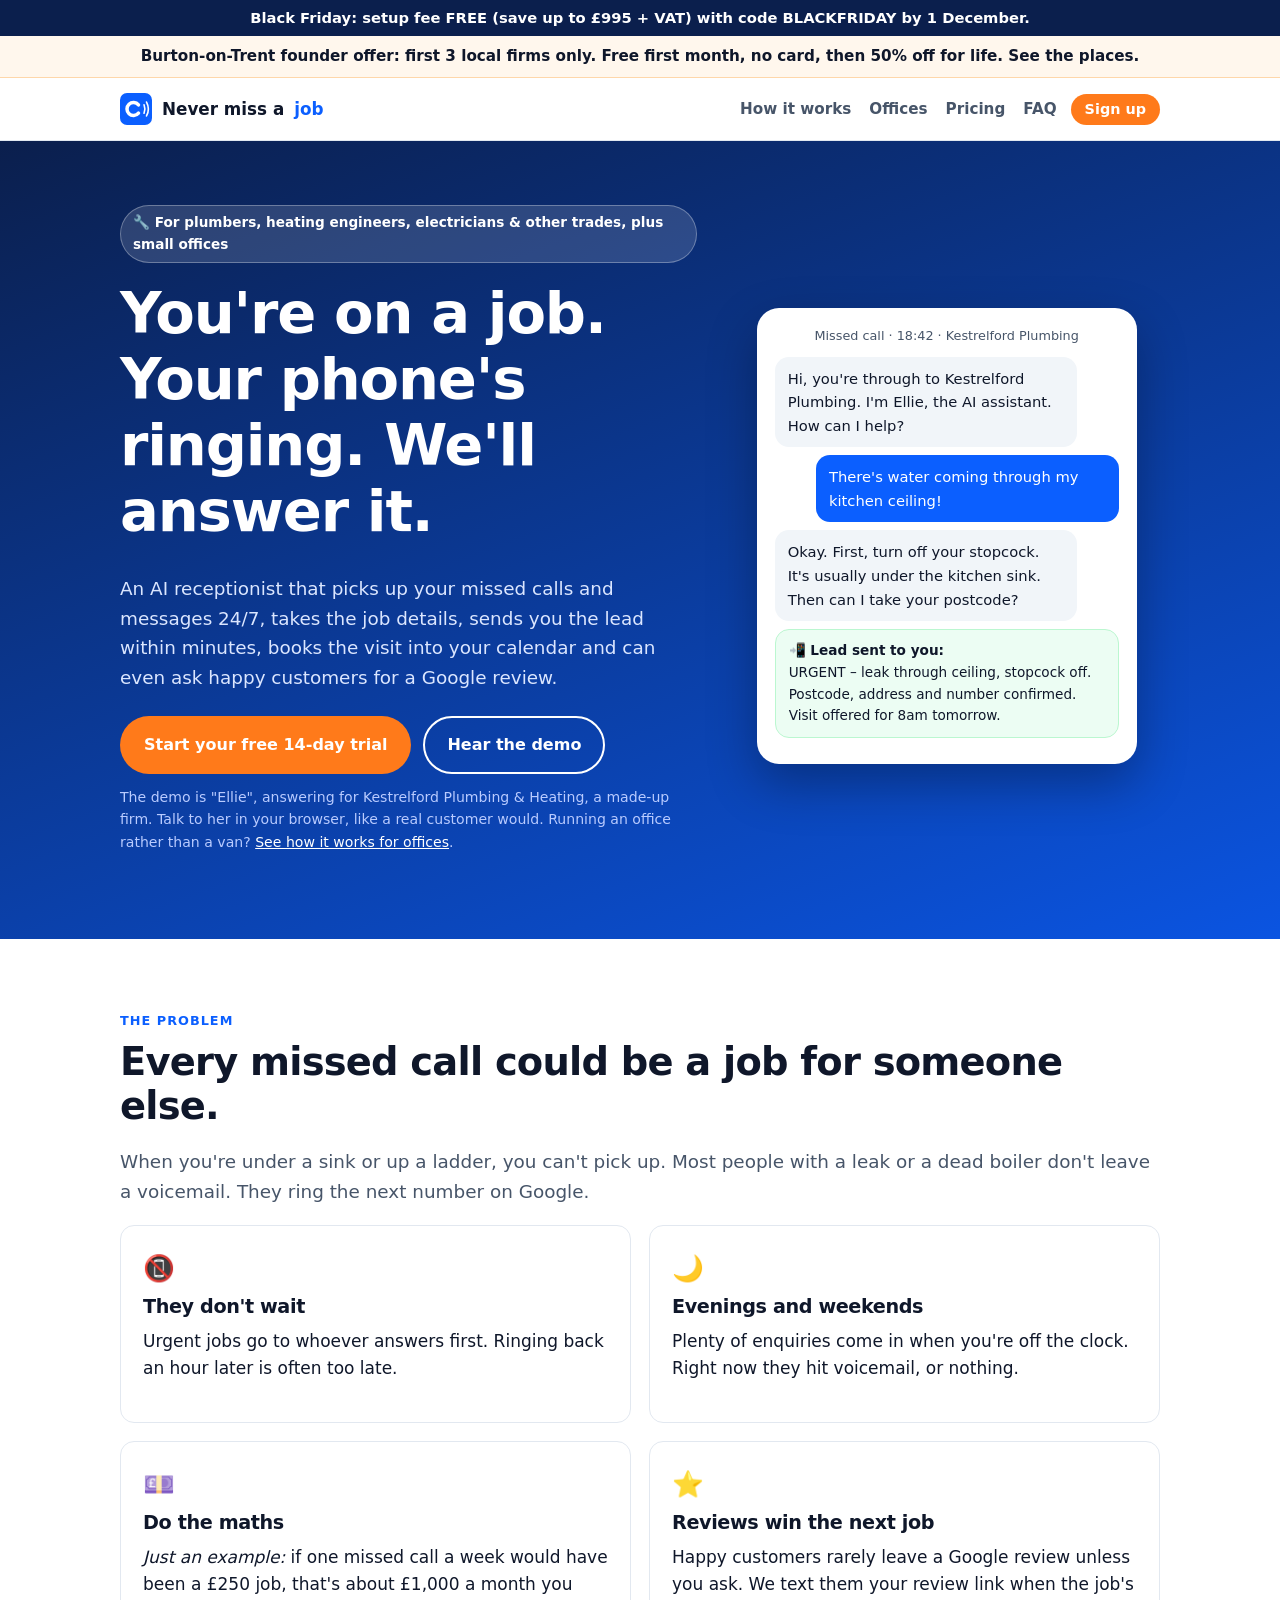
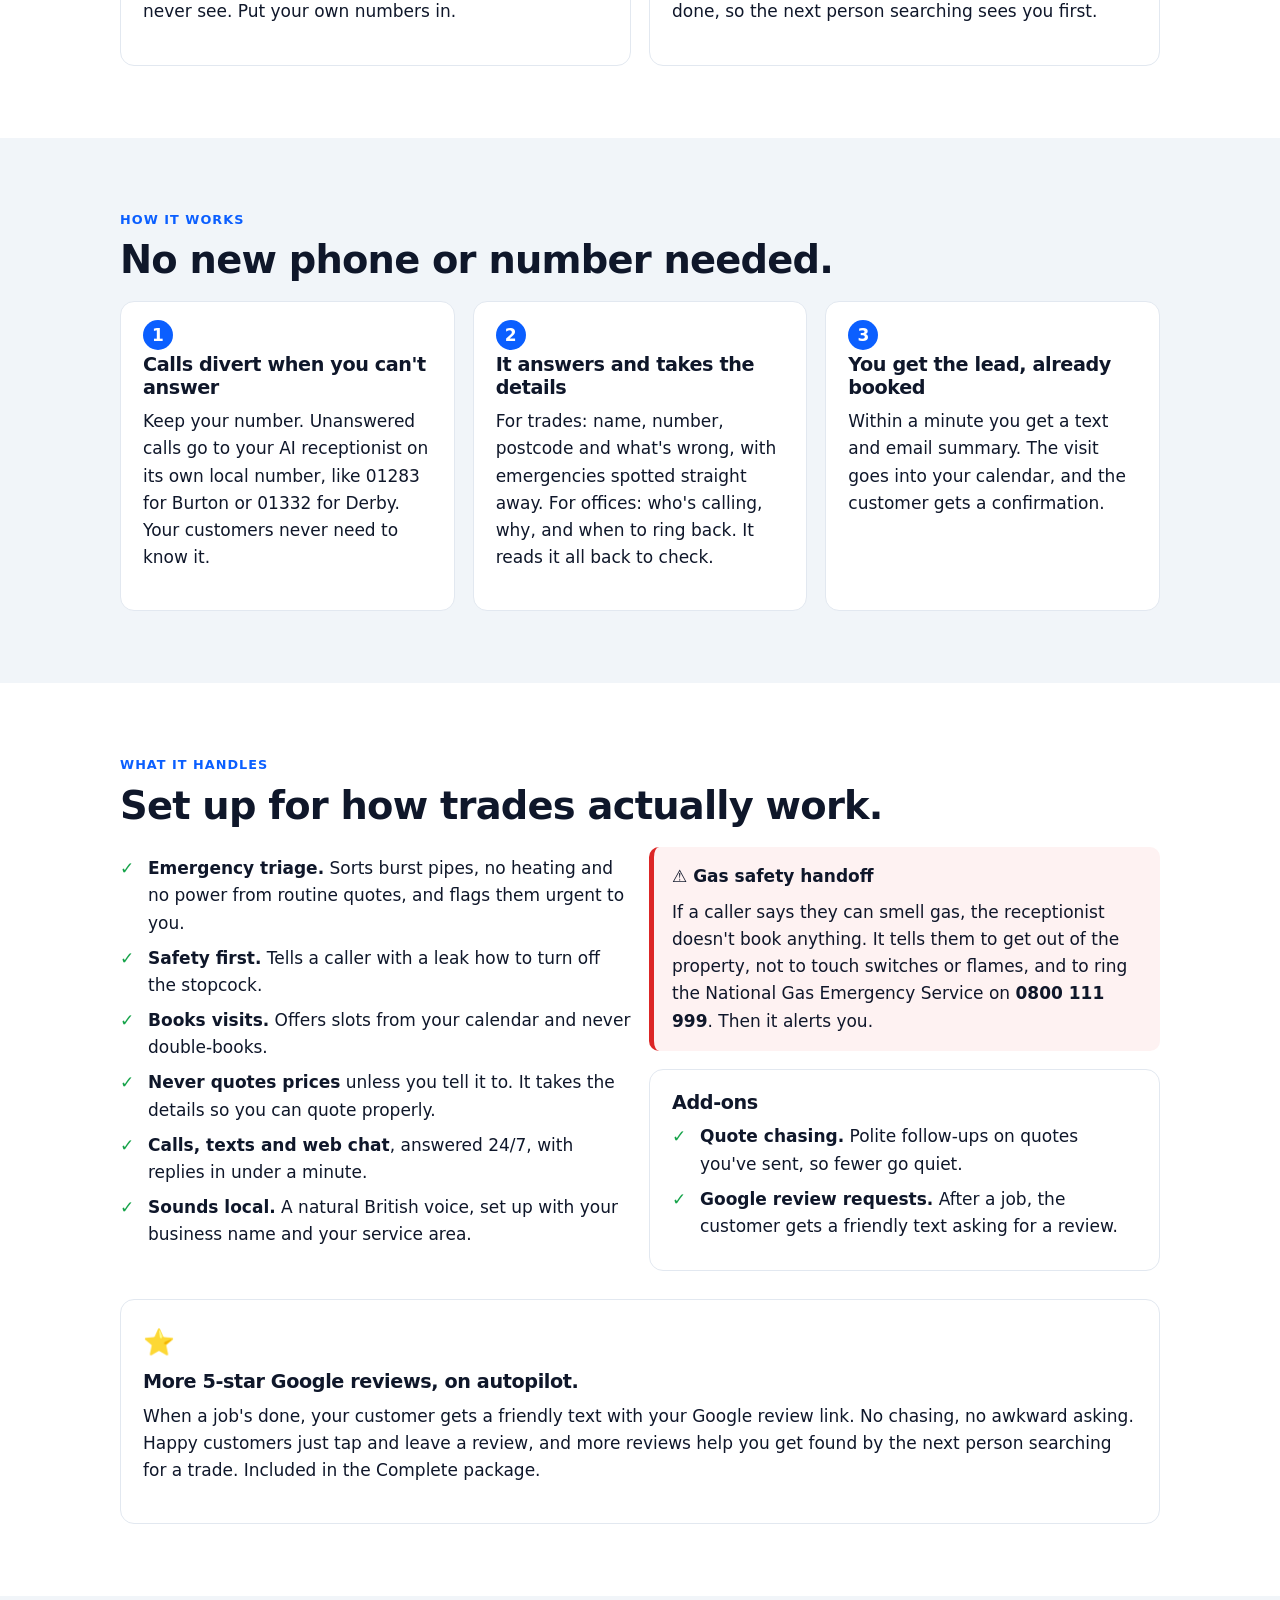
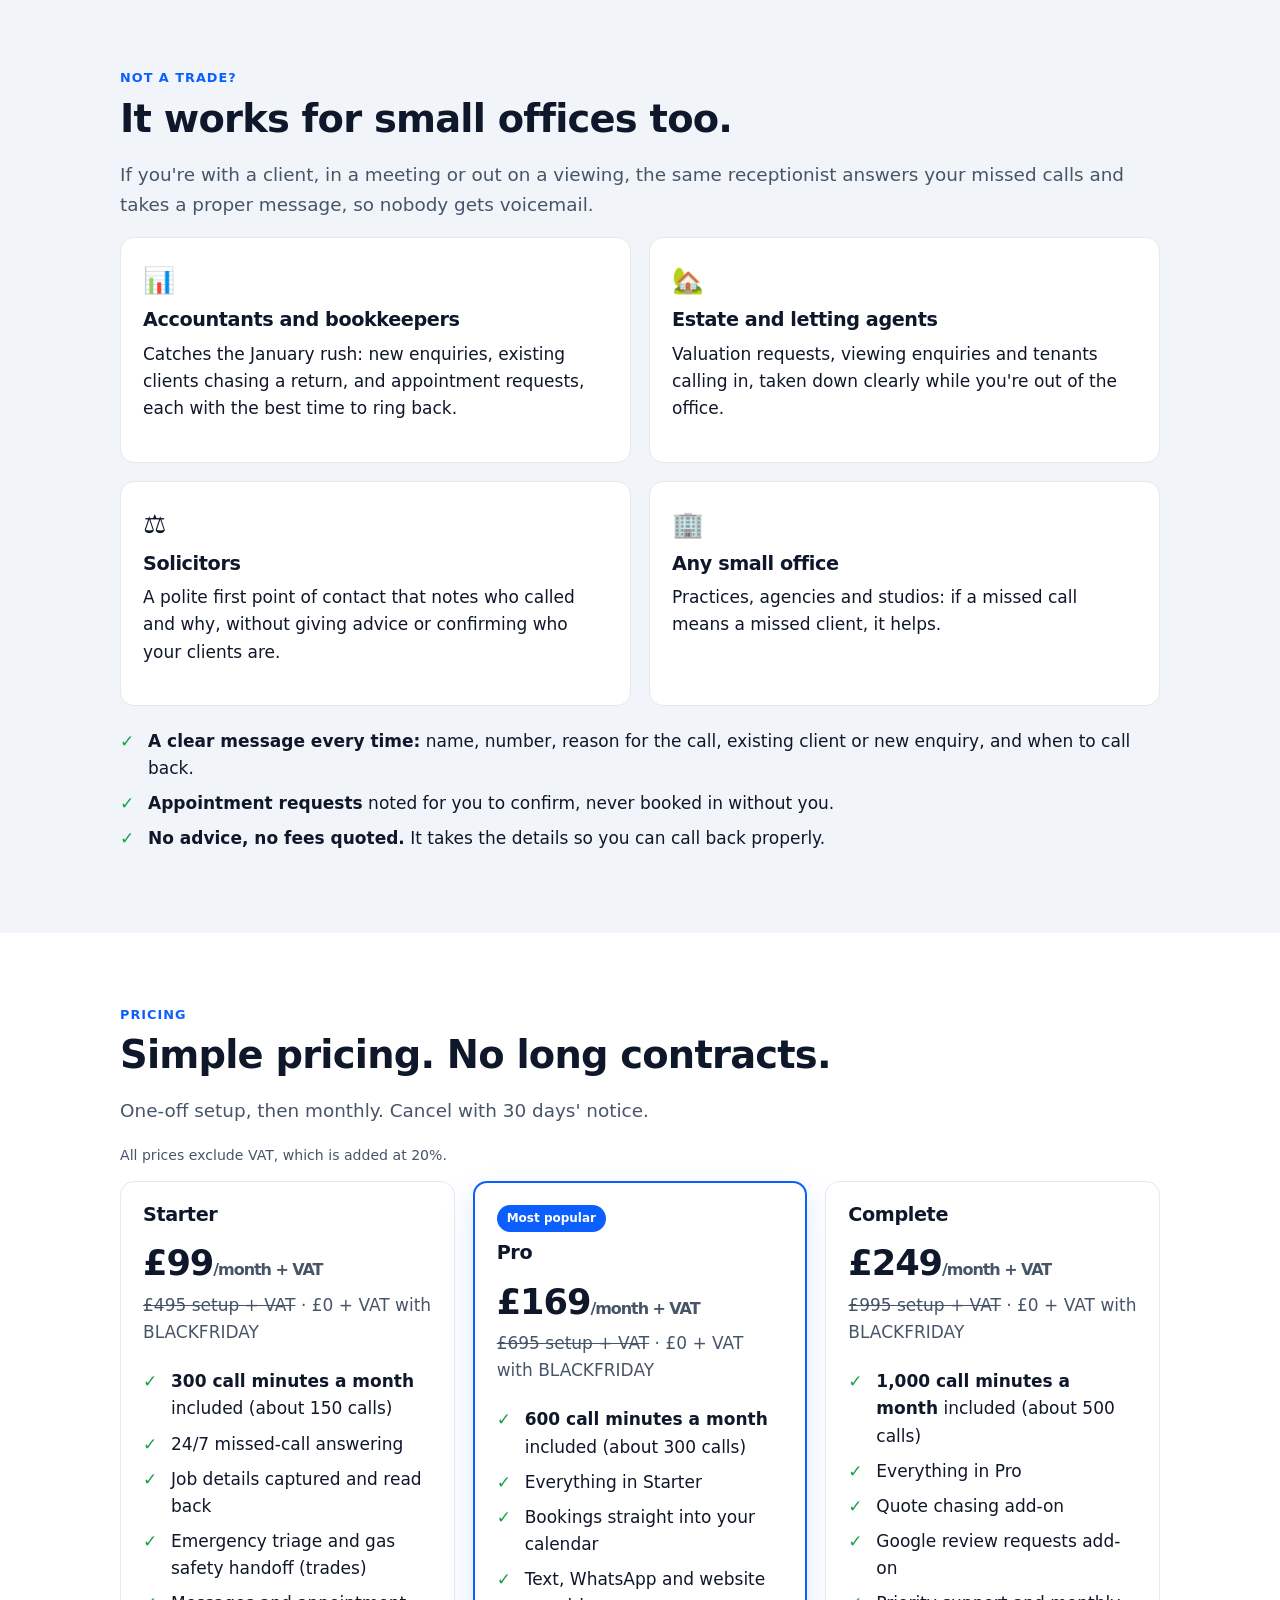
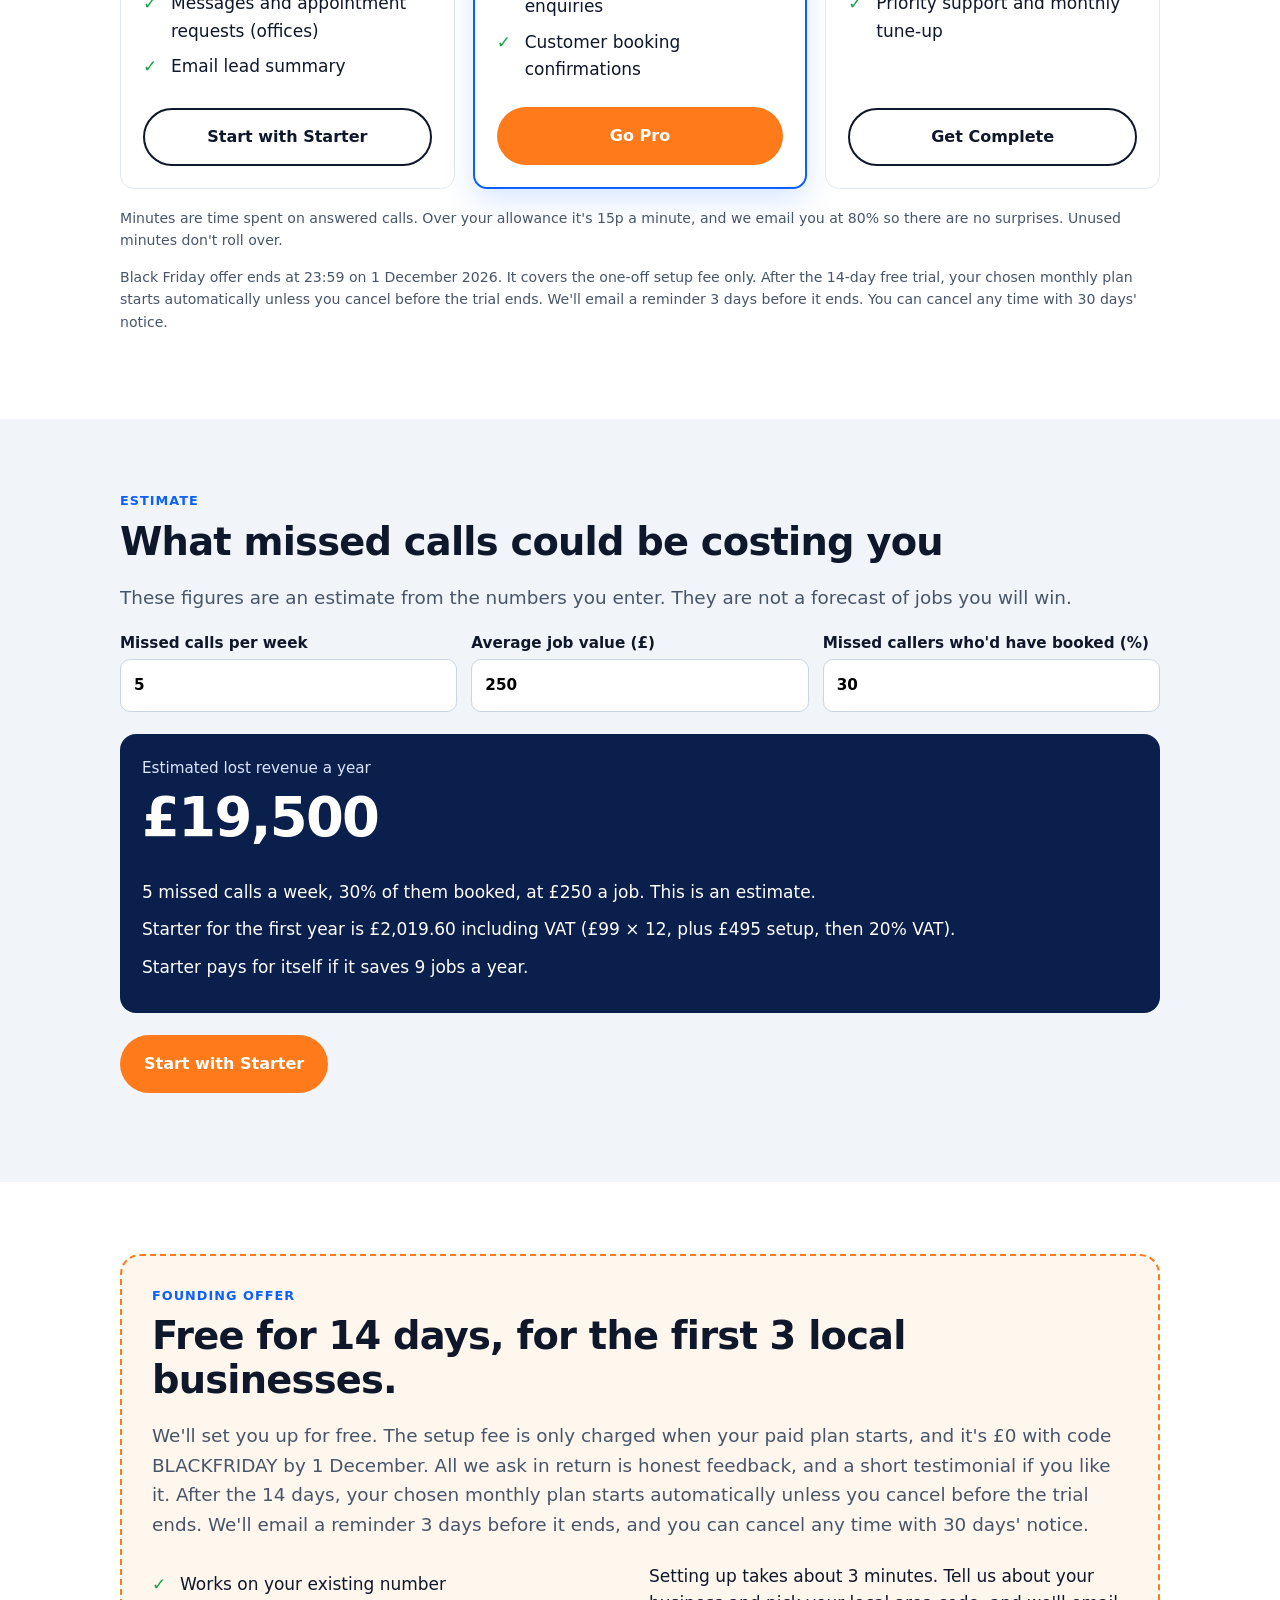
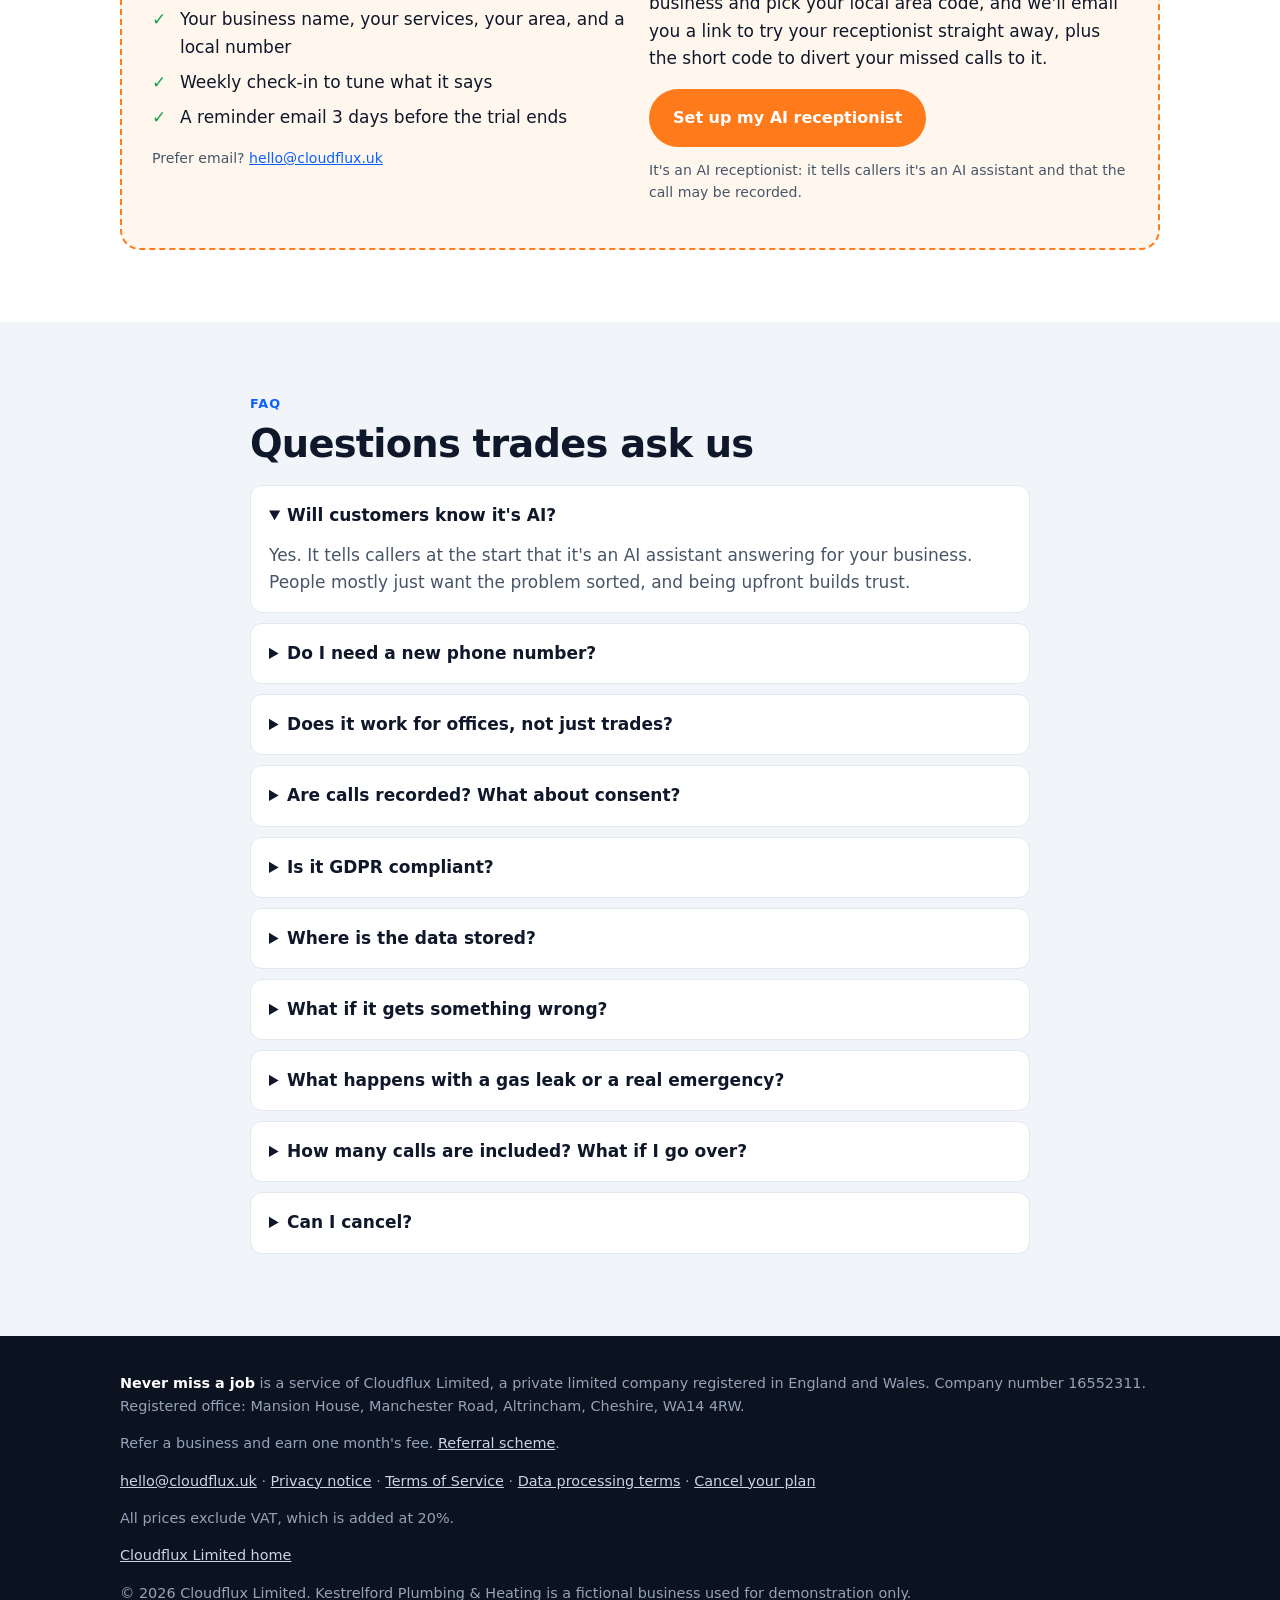
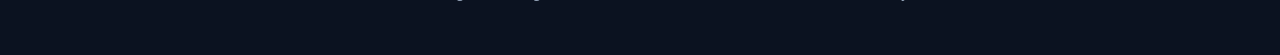
==== commit e7599f0a: "Add the referral scheme to the terms and the product page. Customers and other referrers can earn on" ====
--- a/never-miss-a-job/index.html
+++ b/never-miss-a-job/index.html
@@ -195,6 +195,7 @@
 
 <footer><div class="wrap">
   <p><strong style="color:#fff">Never miss a job</strong> is a service of Cloudflux Limited, a private limited company registered in England and Wales. Company number 16552311. Registered office: Mansion House, Manchester Road, Altrincham, Cheshire, WA14 4RW.</p>
+  <p>Refer a business and earn one month's fee. <a href="/terms.html#referral">Referral scheme</a>.</p>
   <p><a href="mailto:hello@cloudflux.uk">hello@cloudflux.uk</a> · <a href="/privacy.html">Privacy notice</a> · <a href="/terms.html">Terms of Service</a> · <a href="/dpa.html">Data processing terms</a> · <a href="https://cloudflux-onboarding.cloudflux-uk.workers.dev/cancel">Cancel your plan</a></p>
   <p>All prices exclude VAT, which is added at 20%.</p>
   <p><a href="/">Cloudflux Limited home</a></p>
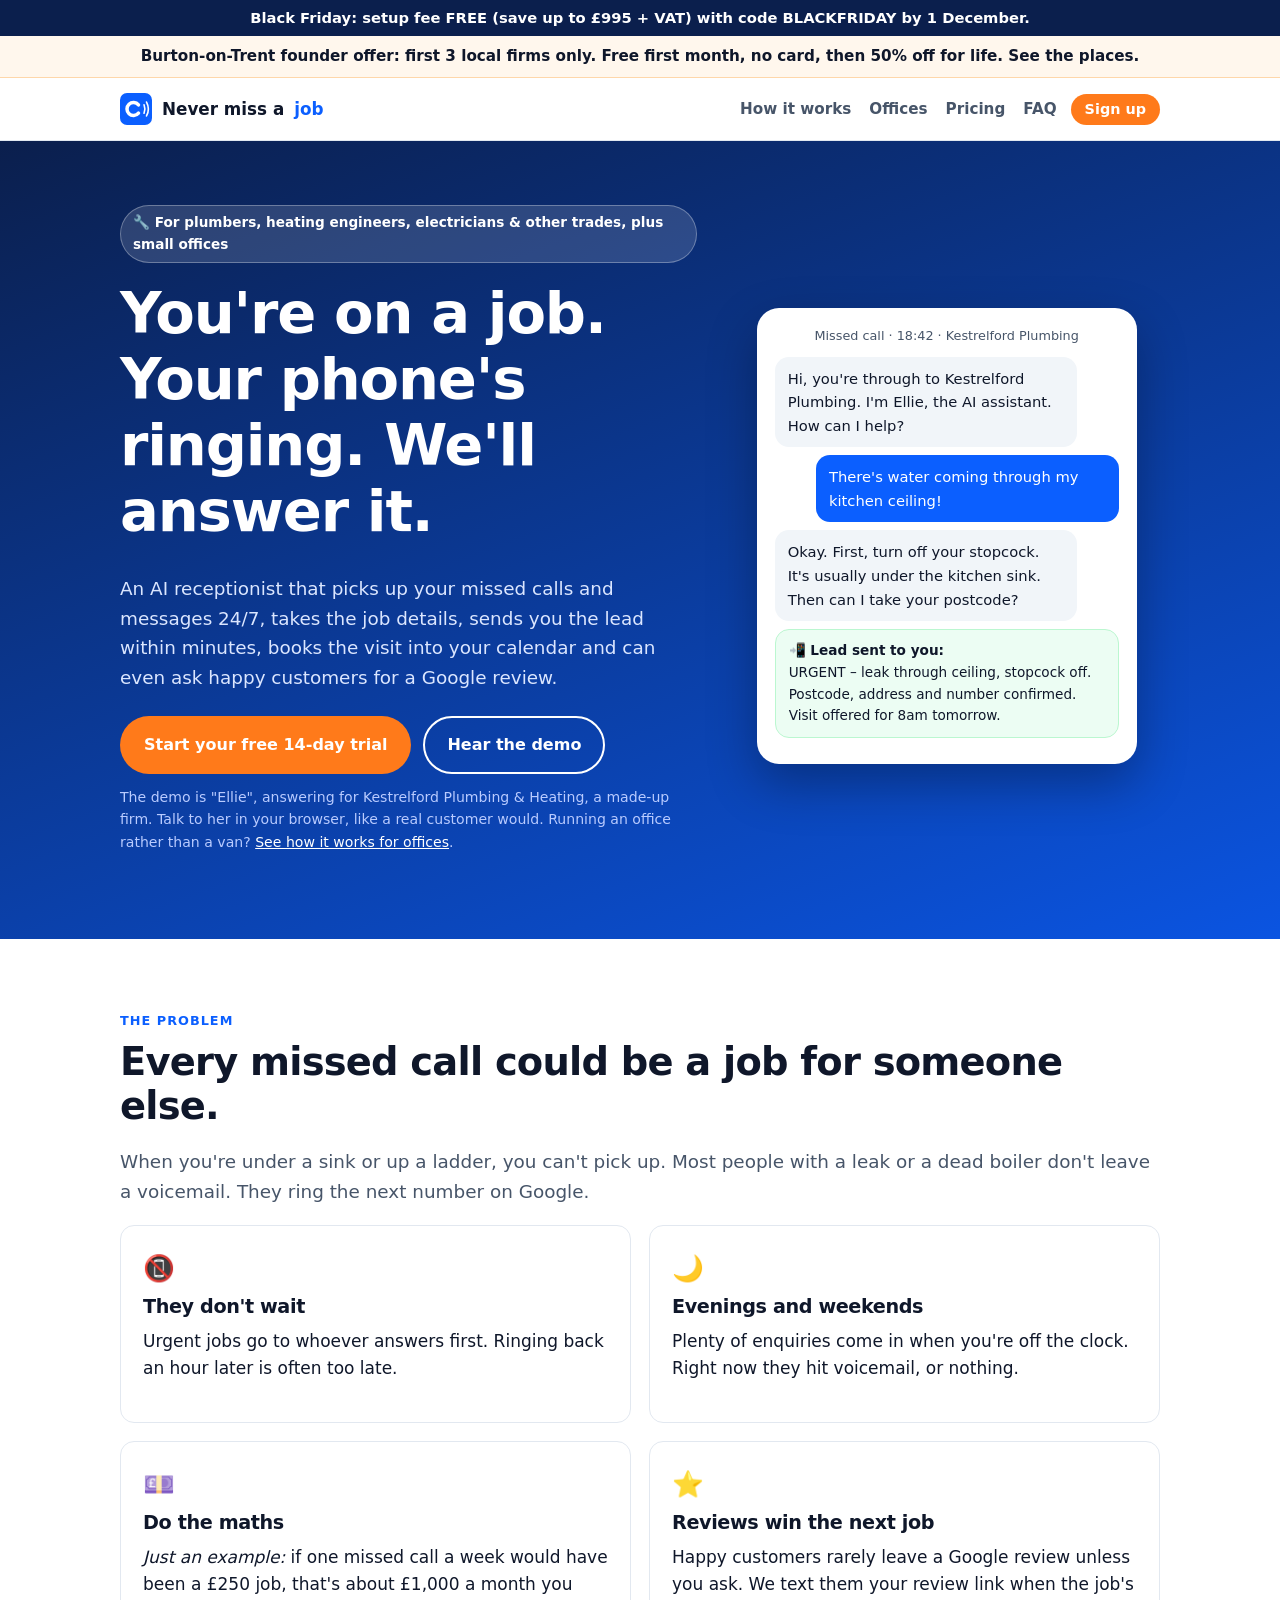
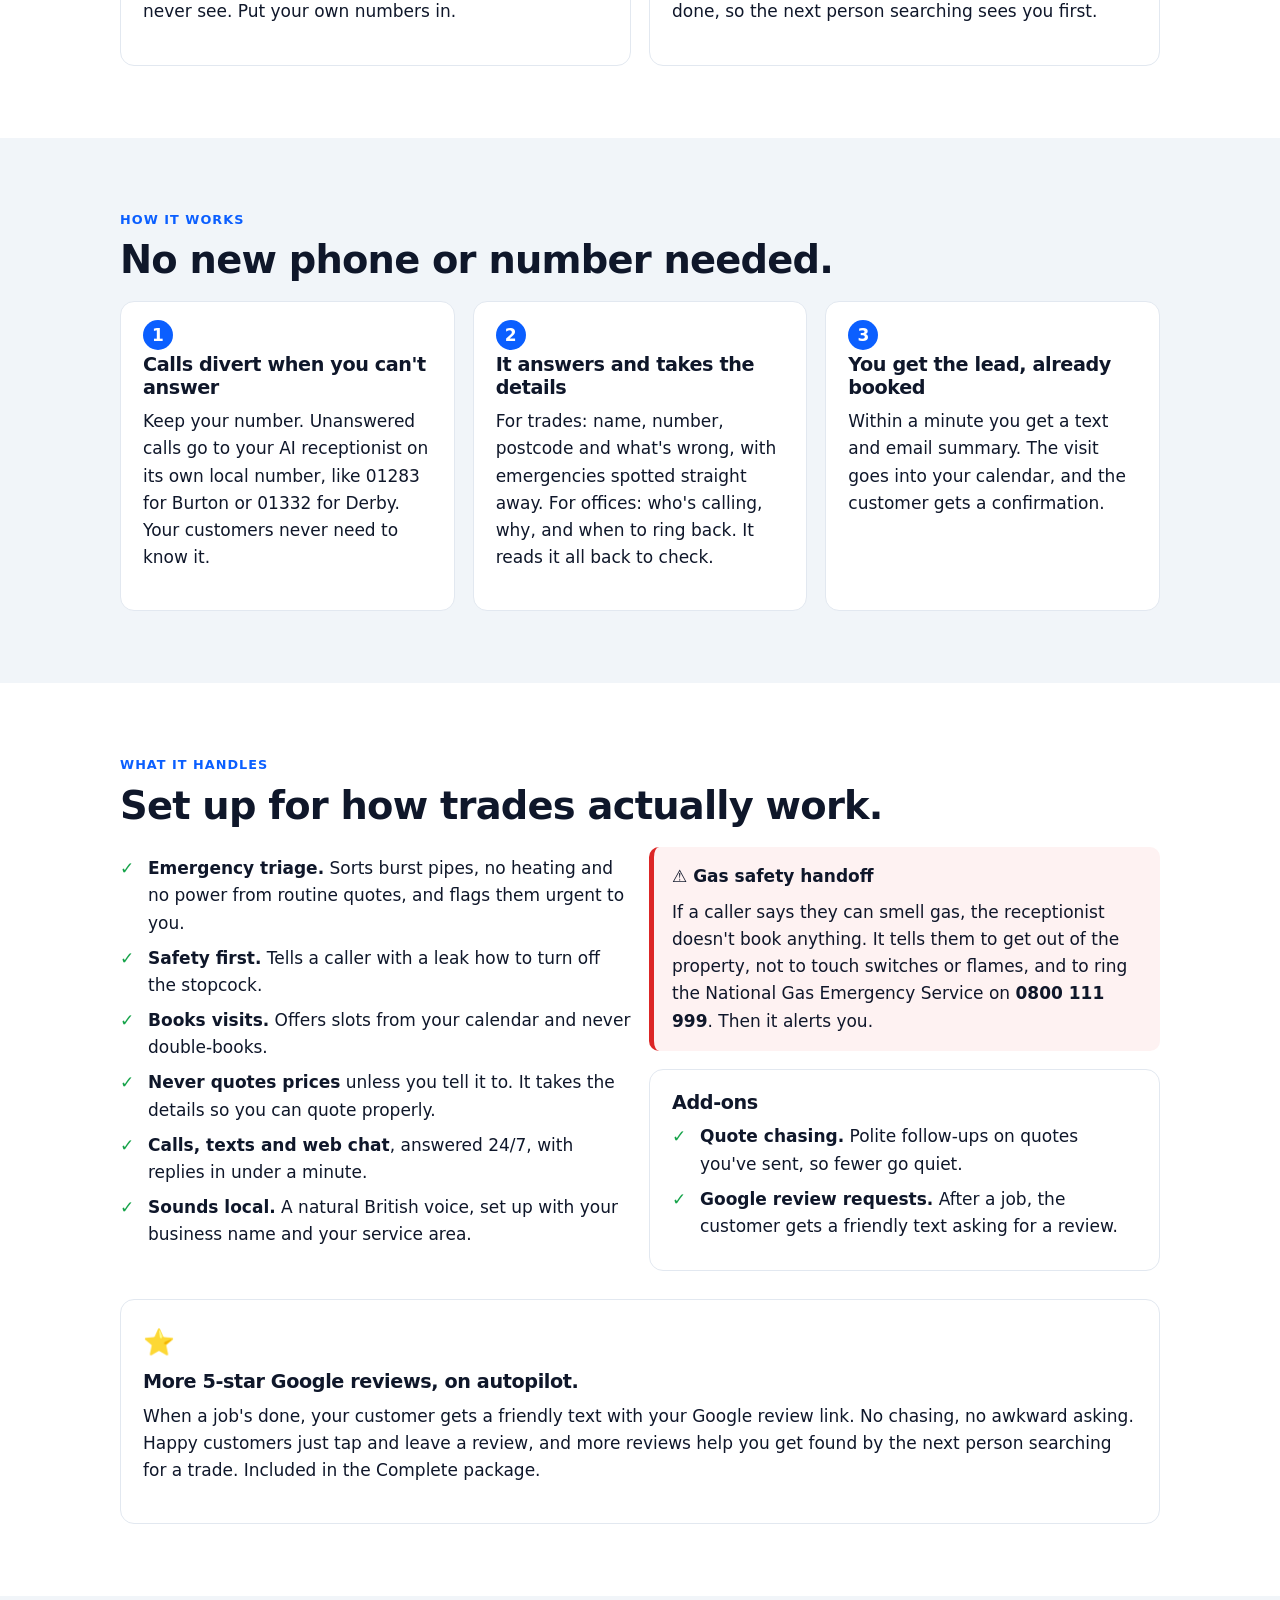
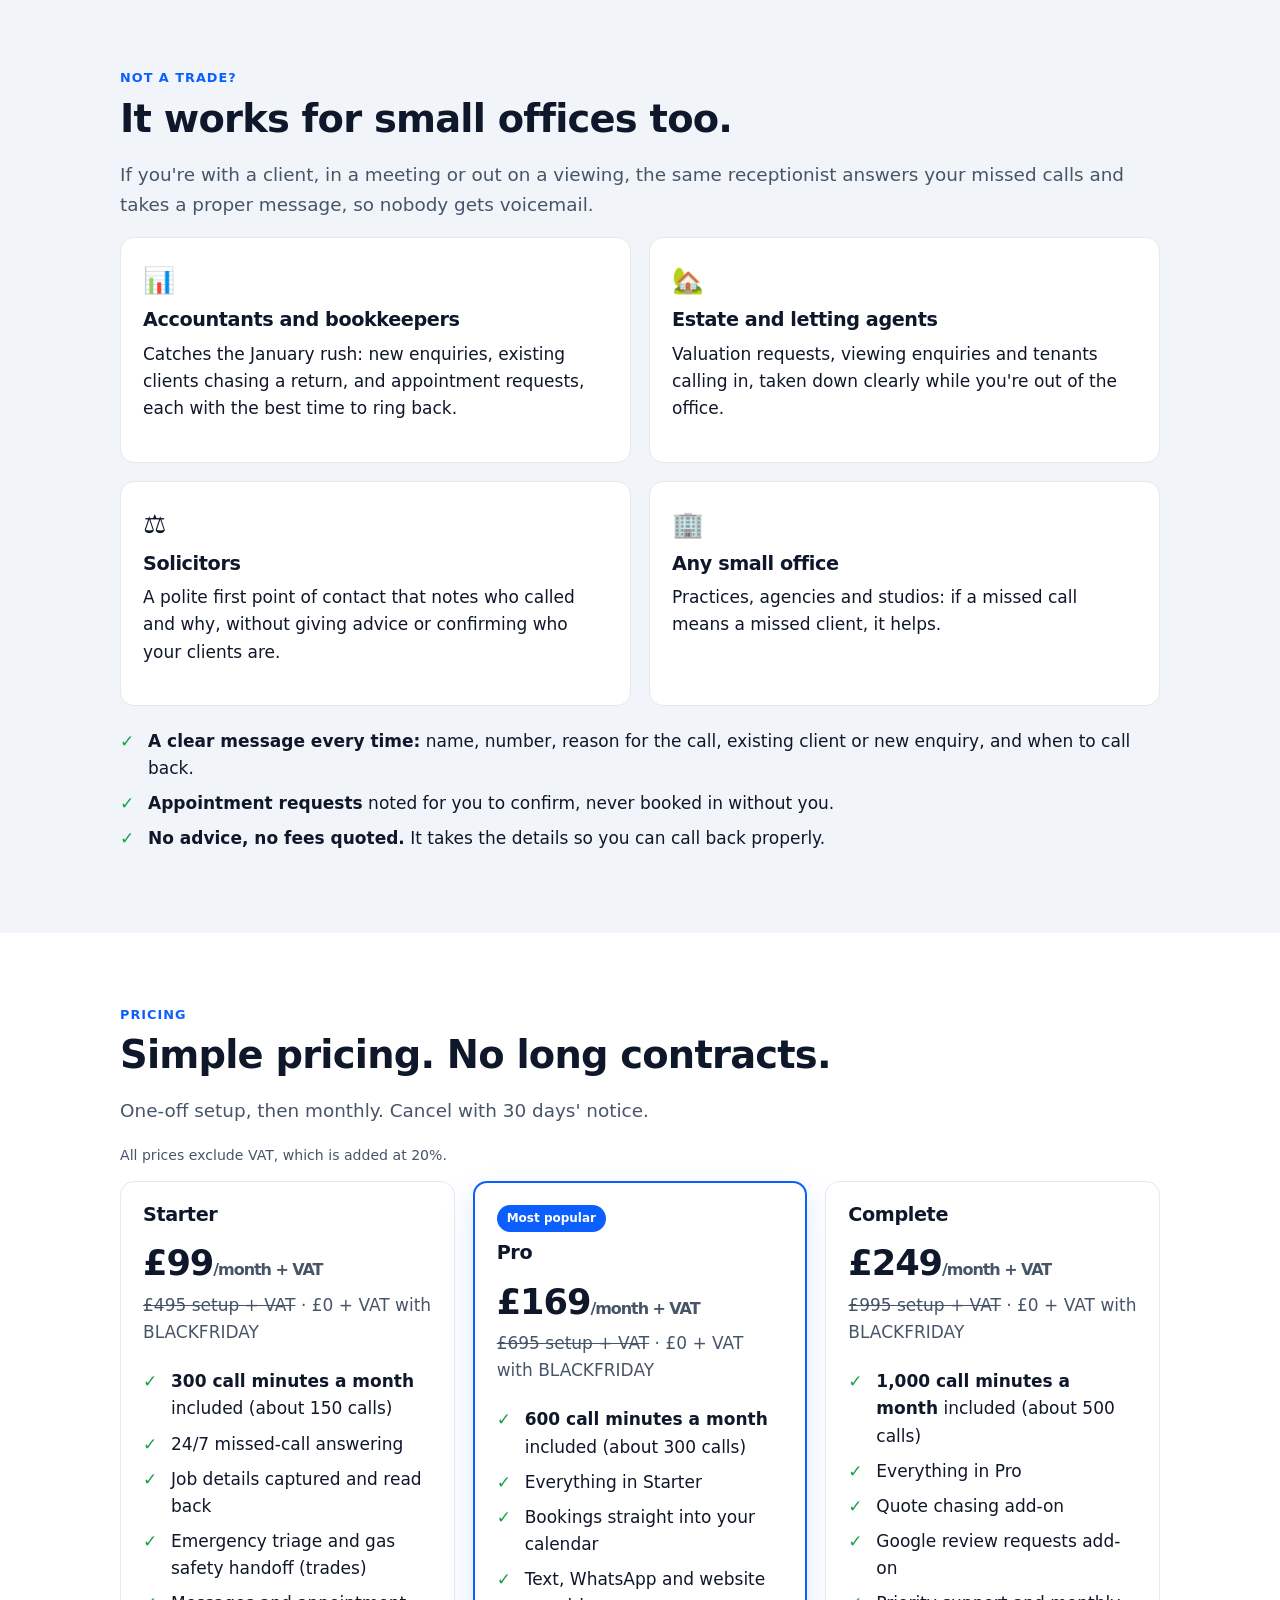
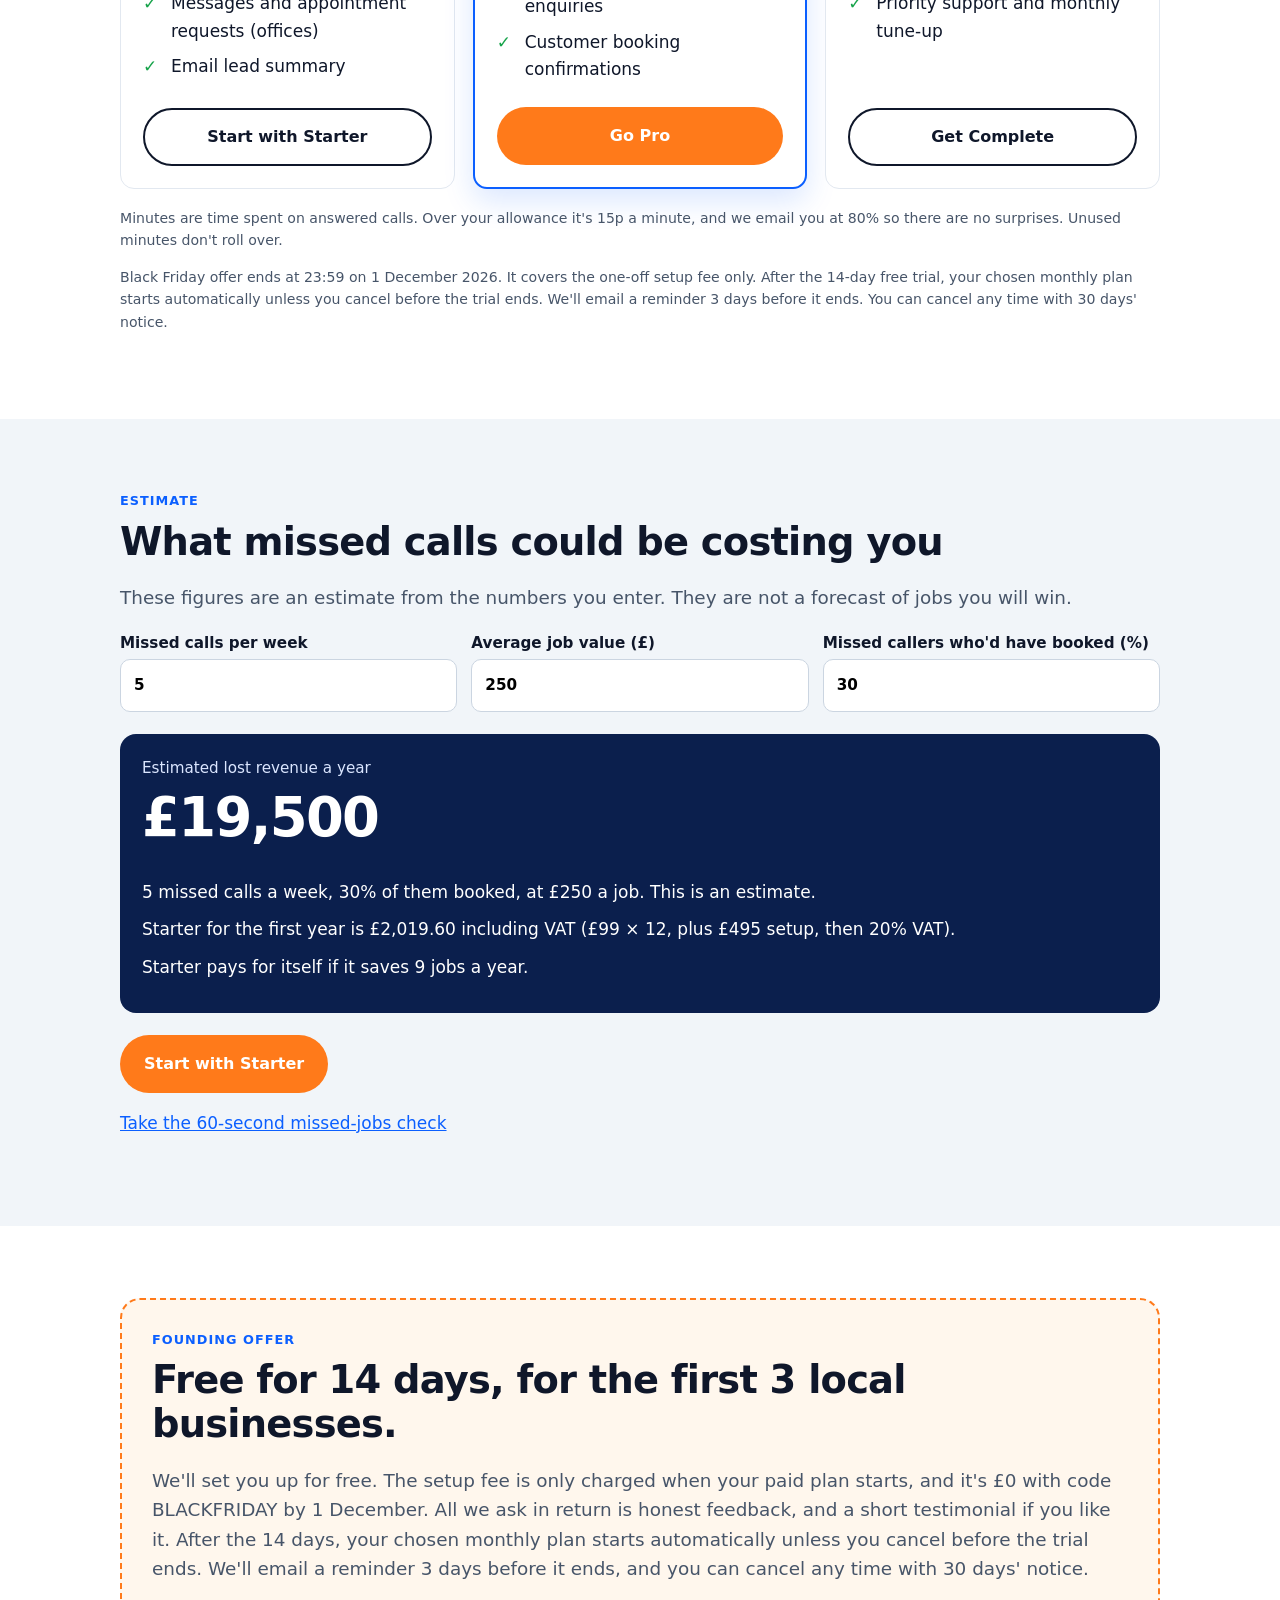
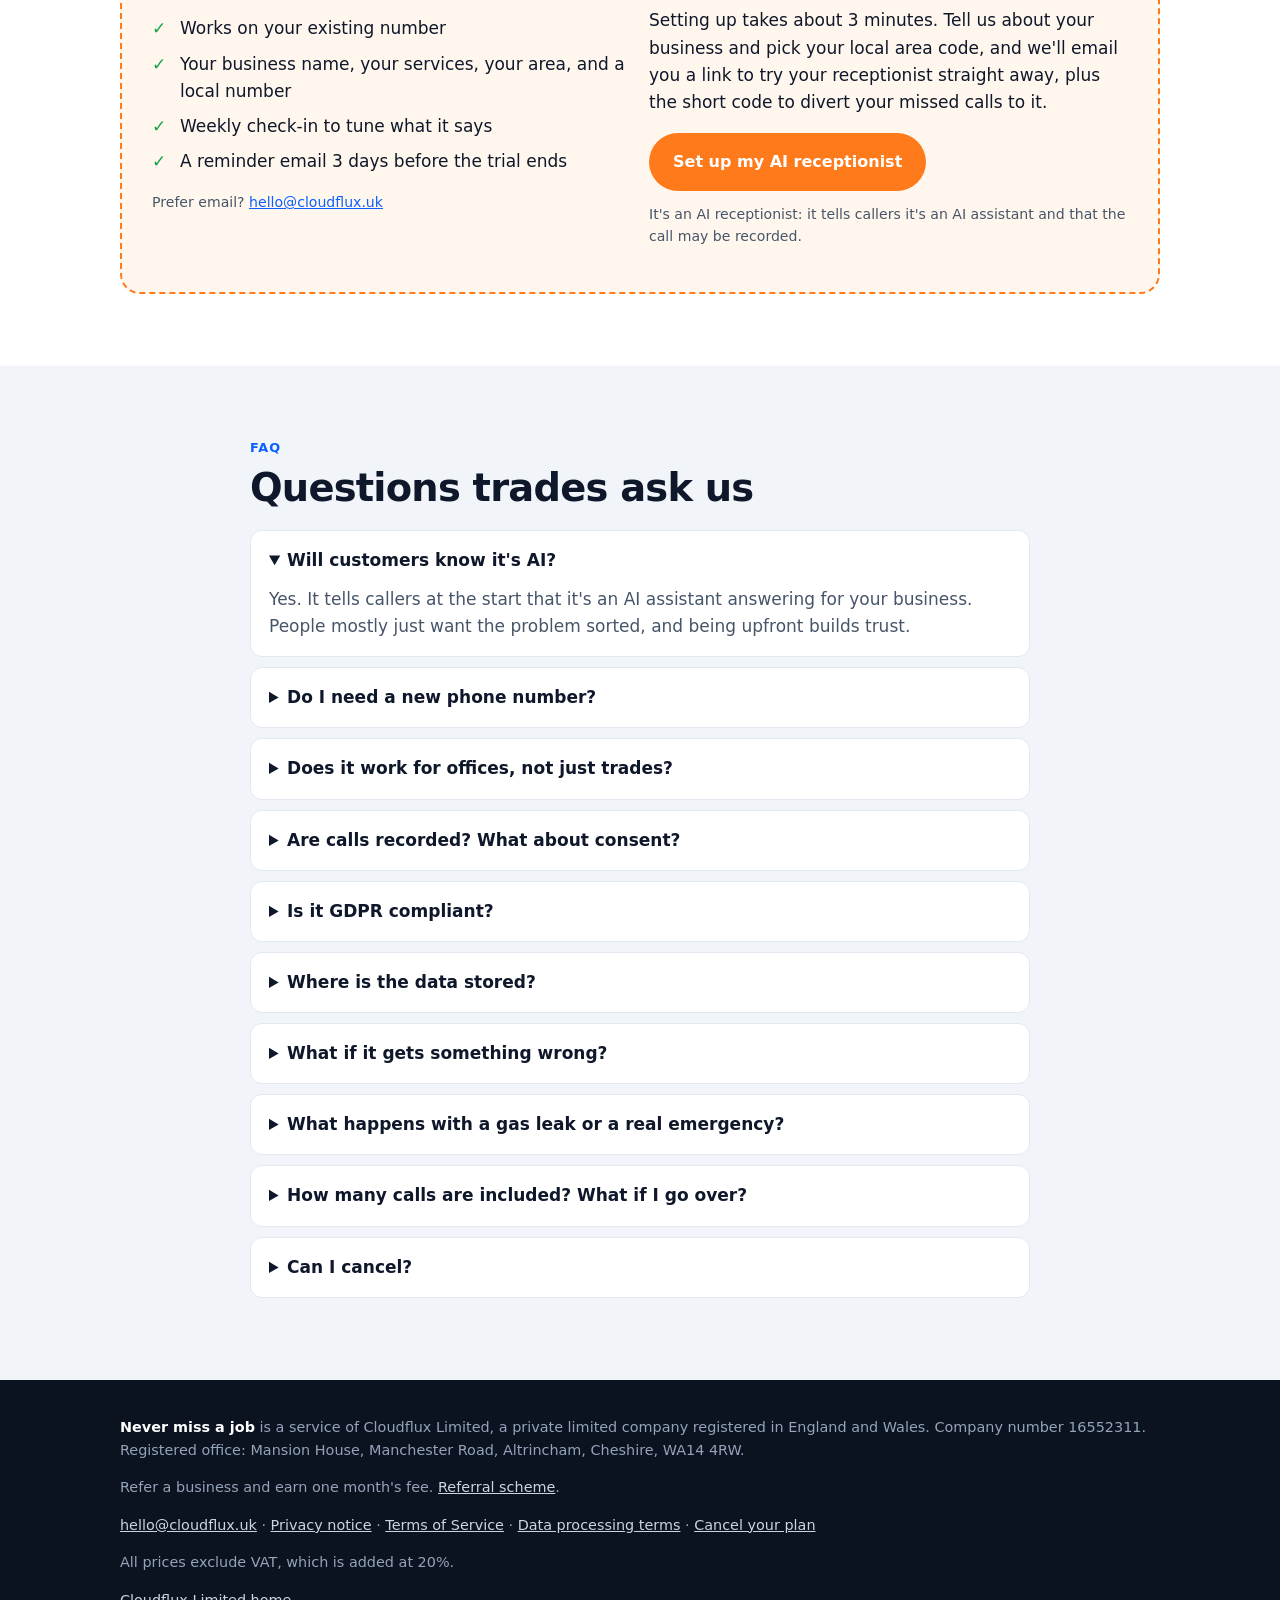
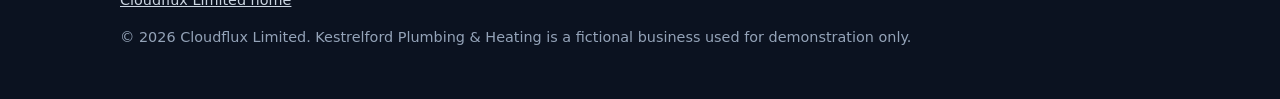
==== commit 75fa521b: "Add a missed-jobs self-check for trades Visitors enter their own calls, unanswered calls and job val" ====
--- a/never-miss-a-job/index.html
+++ b/never-miss-a-job/index.html
@@ -156,6 +156,7 @@
     </div>
     <p><a class="btn btn-primary" href="/never-miss-a-job/signup/?promo=BLACKFRIDAY">Start with Starter</a></p>
   </form>
+  <p><a href="/missed-jobs-check/">Take the 60-second missed-jobs check</a></p>
 </div></section>
 
 <section id="trial"><div class="wrap">
@@ -201,20 +202,21 @@
   <p><a href="/">Cloudflux Limited home</a></p>
   <p>© 2026 Cloudflux Limited. Kestrelford Plumbing &amp; Heating is a fictional business used for demonstration only.</p>
 </div></footer>
+<script src="/assets/site.js"></script>
 <script>
 (function(){
   var form=document.getElementById('missed-calc');
   var calls=document.getElementById('missed-calls'),value=document.getElementById('job-value'),rate=document.getElementById('book-rate');
   var lostEl=document.getElementById('lost-revenue'),detail=document.getElementById('lost-detail');
   var costEl=document.getElementById('starter-cost'),payEl=document.getElementById('starter-payback'),bfEl=document.getElementById('bf-cost');
-  function num(el,max){var n=parseFloat(el.value);if(!isFinite(n)||n<0)n=0;if(max!=null&&n>max)n=max;return n;}
-  function gbp(n){var cents=Math.round(n*100),digits=cents%100===0?0:2;return (cents/100).toLocaleString('en-GB',{style:'currency',currency:'GBP',minimumFractionDigits:digits,maximumFractionDigits:2});}
+  function num(el,max){return Cloudflux.readNumber(el.value,max);}
+  function gbp(n){return Cloudflux.formatGbp(n);}
   function jobs(cost,job){return job>0?Math.ceil(cost/job):null;}
   function londonStamp(d){var parts={};new Intl.DateTimeFormat('en-GB',{timeZone:'Europe/London',year:'numeric',month:'2-digit',day:'2-digit',hour:'2-digit',minute:'2-digit',hourCycle:'h23'}).formatToParts(d).forEach(function(p){if(p.type!=='literal')parts[p.type]=p.value;});return parts.year+parts.month+parts.day+parts.hour+parts.minute;}
   var bfOn=londonStamp(new Date())<='202612012359';
   var full=(99*12+495)*1.2, promo=99*12*1.2;
   function render(){
-    var c=num(calls),v=num(value),p=num(rate,100),lost=c*52*(p/100)*v;
+    var c=num(calls),v=num(value),p=num(rate,100),lost=Cloudflux.yearlyMissedRevenue(c,v,p);
     lostEl.textContent=gbp(lost);
     detail.textContent=c+' missed calls a week, '+p+'% of them booked, at '+gbp(v)+' a job. This is an estimate.';
     costEl.textContent='Starter for the first year is '+gbp(full)+' including VAT (£99 × 12, plus £495 setup, then 20% VAT).';
--- a/styles.css
+++ b/styles.css
@@ -60,6 +60,7 @@
 details{background:#fff;border:1px solid var(--line);border-radius:12px;padding:16px 18px;margin:10px 0}
 summary{font-weight:700;cursor:pointer}details p{margin:.7em 0 0;color:var(--muted)}
 form{display:grid;gap:14px}label{font-weight:600;font-size:.95rem}
+[hidden]{display:none !important}
 input,select{width:100%;padding:13px;border:1px solid #cbd5e1;border-radius:10px;font:inherit;margin-top:4px;background:#fff}
 input:focus,select:focus{outline:3px solid #bfd3ff;border-color:var(--brand)}
 .check{display:flex;gap:10px;align-items:flex-start;font-weight:400}.check input{width:auto;margin-top:5px}
@@ -68,3 +69,58 @@
 .legal h2{font-size:1.4rem;margin-top:1.6em}.legal table{border-collapse:collapse;width:100%;font-size:.92rem}
 .legal th,.legal td{border:1px solid var(--line);padding:8px;text-align:left;vertical-align:top}
 .banner{background:#fde68a;color:#78350f;padding:12px 16px;border-radius:10px;font-weight:600}
+/* Shared form bits used by the founder forms */
+.hp{position:absolute;left:-10000px;width:1px;height:1px;overflow:hidden}
+.note{background:#eef4ff;border:1px solid #bfd3ff;border-radius:12px;padding:14px 16px;font-size:.95rem}
+.formbox{background:#fff;border:1px solid var(--line);border-radius:20px;padding:26px}
+.status{border-radius:12px;padding:14px 16px;font-weight:600}.status.ok{background:#ecfdf3;border:1px solid #bbf7d0}.status.bad{background:#fef2f2;border:1px solid #fecaca}
+.status .places-left{display:block;margin-top:4px}
+.hint{display:block;font-weight:400;font-size:.85rem;color:var(--muted)}
+.err{display:block;color:#b91c1c;font-weight:600;font-size:.85rem;margin-top:4px}
+.text-btn{background:none;border:0;padding:0;color:var(--brand);font:inherit;font-weight:700;cursor:pointer;text-decoration:underline}
+.btn:disabled{opacity:.7;cursor:progress}
+input[type="range"]{padding:0;border:0;background:transparent;accent-color:var(--brand);height:32px;box-shadow:none}
+input[type="range"]:focus{outline:3px solid #bfd3ff;border-color:transparent}
+/* Missed-jobs self-check */
+.check-page section, .check-page .check-result{scroll-margin-top:74px}
+.hero-tight{padding:36px 0 28px}
+.hero-tight h1{font-size:clamp(1.8rem,5vw,2.7rem)}
+.section-tight{padding:28px 0 48px}
+.check-layout{display:grid;gap:22px;align-items:start}
+@media(min-width:900px){
+  .check-layout{grid-template-columns:minmax(0,1.15fr) minmax(0,.85fr)}
+  .check-result{position:sticky;top:78px}
+}
+.check-page .q{display:grid;grid-template-columns:32px minmax(0,1fr);gap:10px;align-items:start}
+.check-page .q label{display:block}
+.qn{width:28px;height:28px;border-radius:50%;background:var(--brand);color:#fff;font-weight:800;display:grid;place-items:center;font-size:.85rem;margin-top:2px}
+fieldset.seg-set{border:0;padding:0;margin:0 0 8px}
+fieldset.seg-set legend{font-weight:700;font-size:.95rem;padding:0}
+.seg{display:flex;gap:8px}
+.seg label{position:relative;flex:1;margin:0;font-size:.92rem}
+.seg input{position:absolute;width:1px;height:1px;padding:0;margin:0;overflow:hidden;clip:rect(0 0 0 0)}
+.seg span{display:block;text-align:center;padding:10px 8px;border:1px solid #cbd5e1;border-radius:10px;background:#fff}
+.seg input:checked+span{background:var(--brand);color:#fff;border-color:var(--brand)}
+.seg input:focus-visible+span,.seg input:focus+span{outline:3px solid #bfd3ff}
+.split3{display:grid;gap:10px}
+@media(min-width:640px){.split3{grid-template-columns:repeat(3,minmax(0,1fr))}}
+.pct-out{color:var(--brand);font-weight:800;white-space:nowrap}
+.q-line{display:flex;justify-content:space-between;gap:10px;align-items:flex-start}
+.stat .lbl{display:block;color:#dbe6ff;font-size:.88rem;font-weight:700}
+.stat .num{display:block;font-size:clamp(1.7rem,5vw,2.3rem);font-weight:800;letter-spacing:-.03em;line-height:1.1;font-variant-numeric:tabular-nums}
+.calc-out .stat{margin:0 0 12px}
+.calc-out .guarantee{margin:8px 0 0;font-weight:700}
+.formula-card{margin-top:14px}
+.formula-card h3{font-size:1.05rem}
+.assumptions{margin:0;padding-left:1.15em;color:var(--muted);font-size:.92rem}
+.assumptions li{margin:.45em 0}
+.result-dock{display:none}
+@media(max-width:899px){
+  body.check-page{padding-bottom:76px}
+  body.check-page.dock-off{padding-bottom:0}
+  .result-dock{display:grid;grid-template-columns:repeat(3,minmax(0,1fr));position:fixed;left:0;right:0;bottom:0;z-index:30;background:#0b1f4d;color:#fff;text-align:center;padding:8px 6px calc(8px + env(safe-area-inset-bottom));box-shadow:0 -8px 24px rgba(11,31,77,.25)}
+  body.check-page.dock-off .result-dock,
+  body.check-page.result-visible .result-dock{display:none}
+  .result-dock span{display:block;font-weight:800;font-size:.92rem;letter-spacing:-.02em;line-height:1.15;font-variant-numeric:tabular-nums}
+  .result-dock small{display:block;color:#dbe6ff;font-size:.68rem;font-weight:600}
+}
